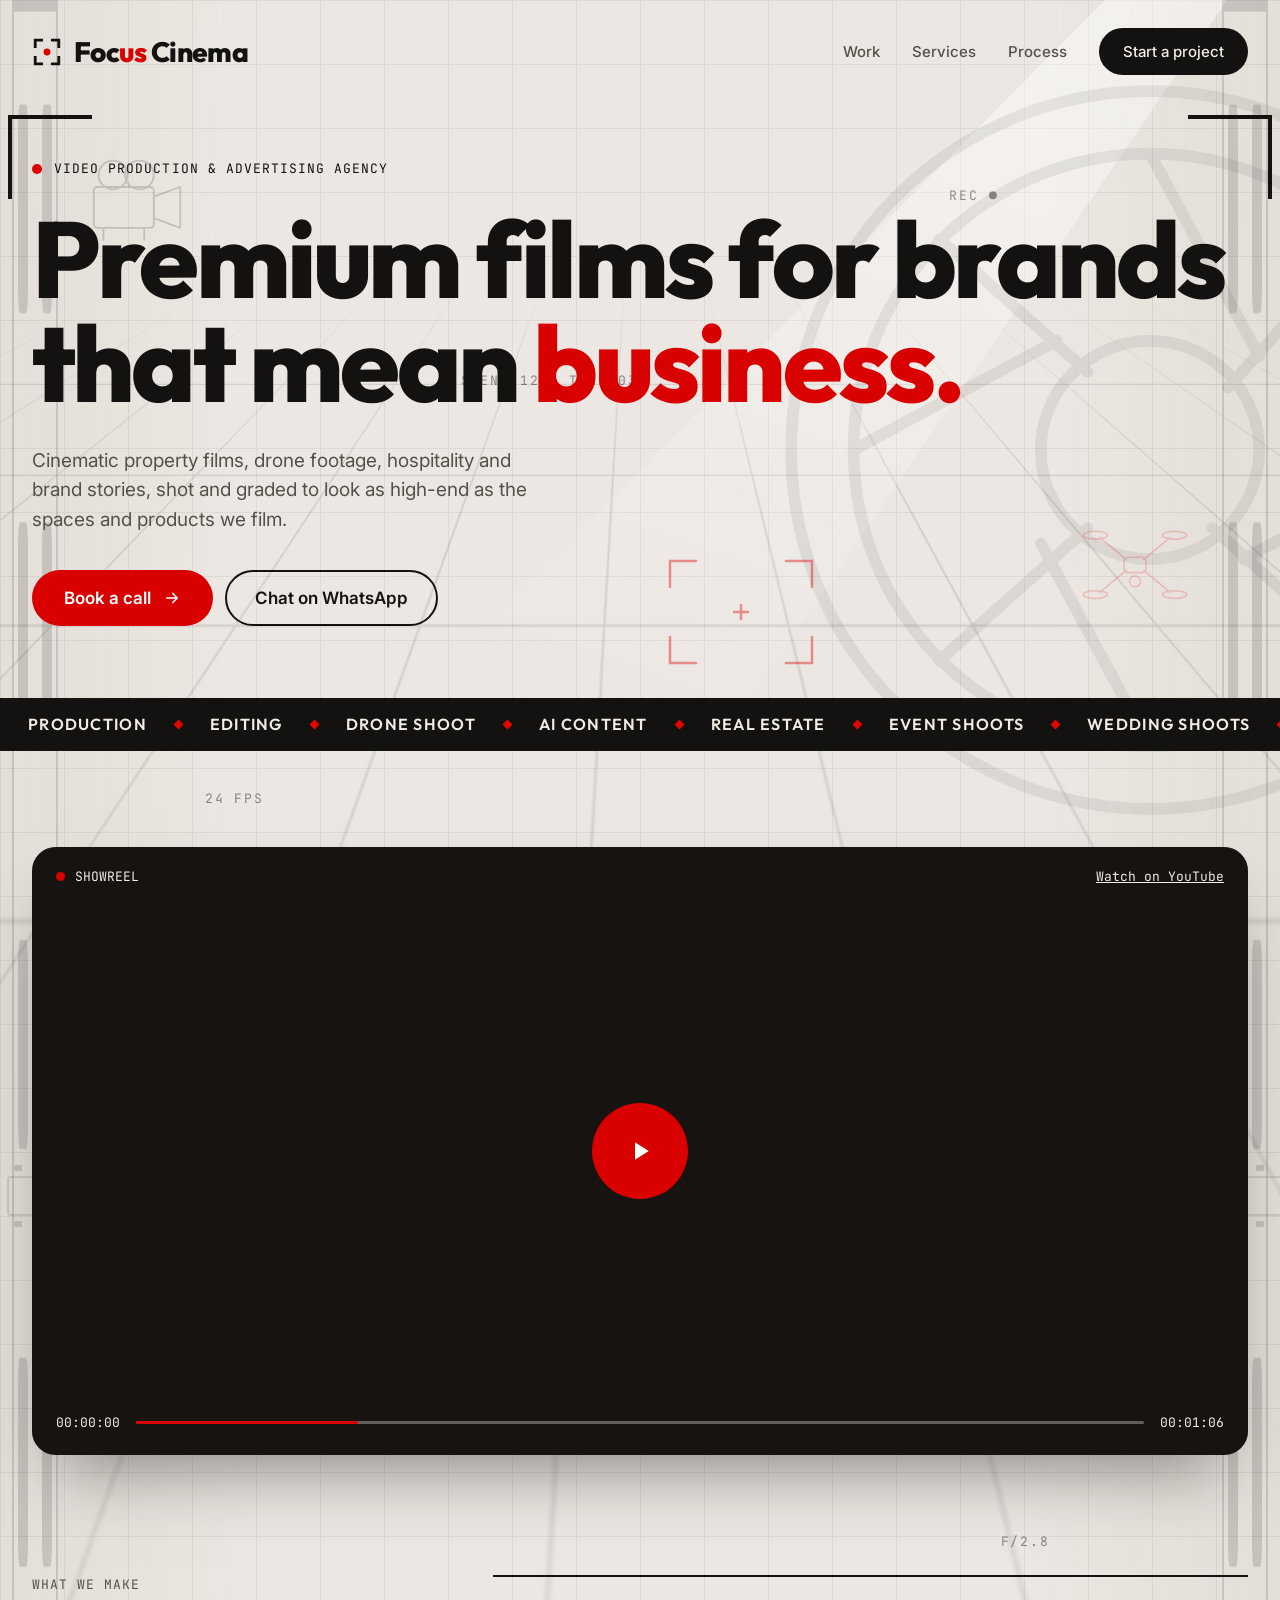
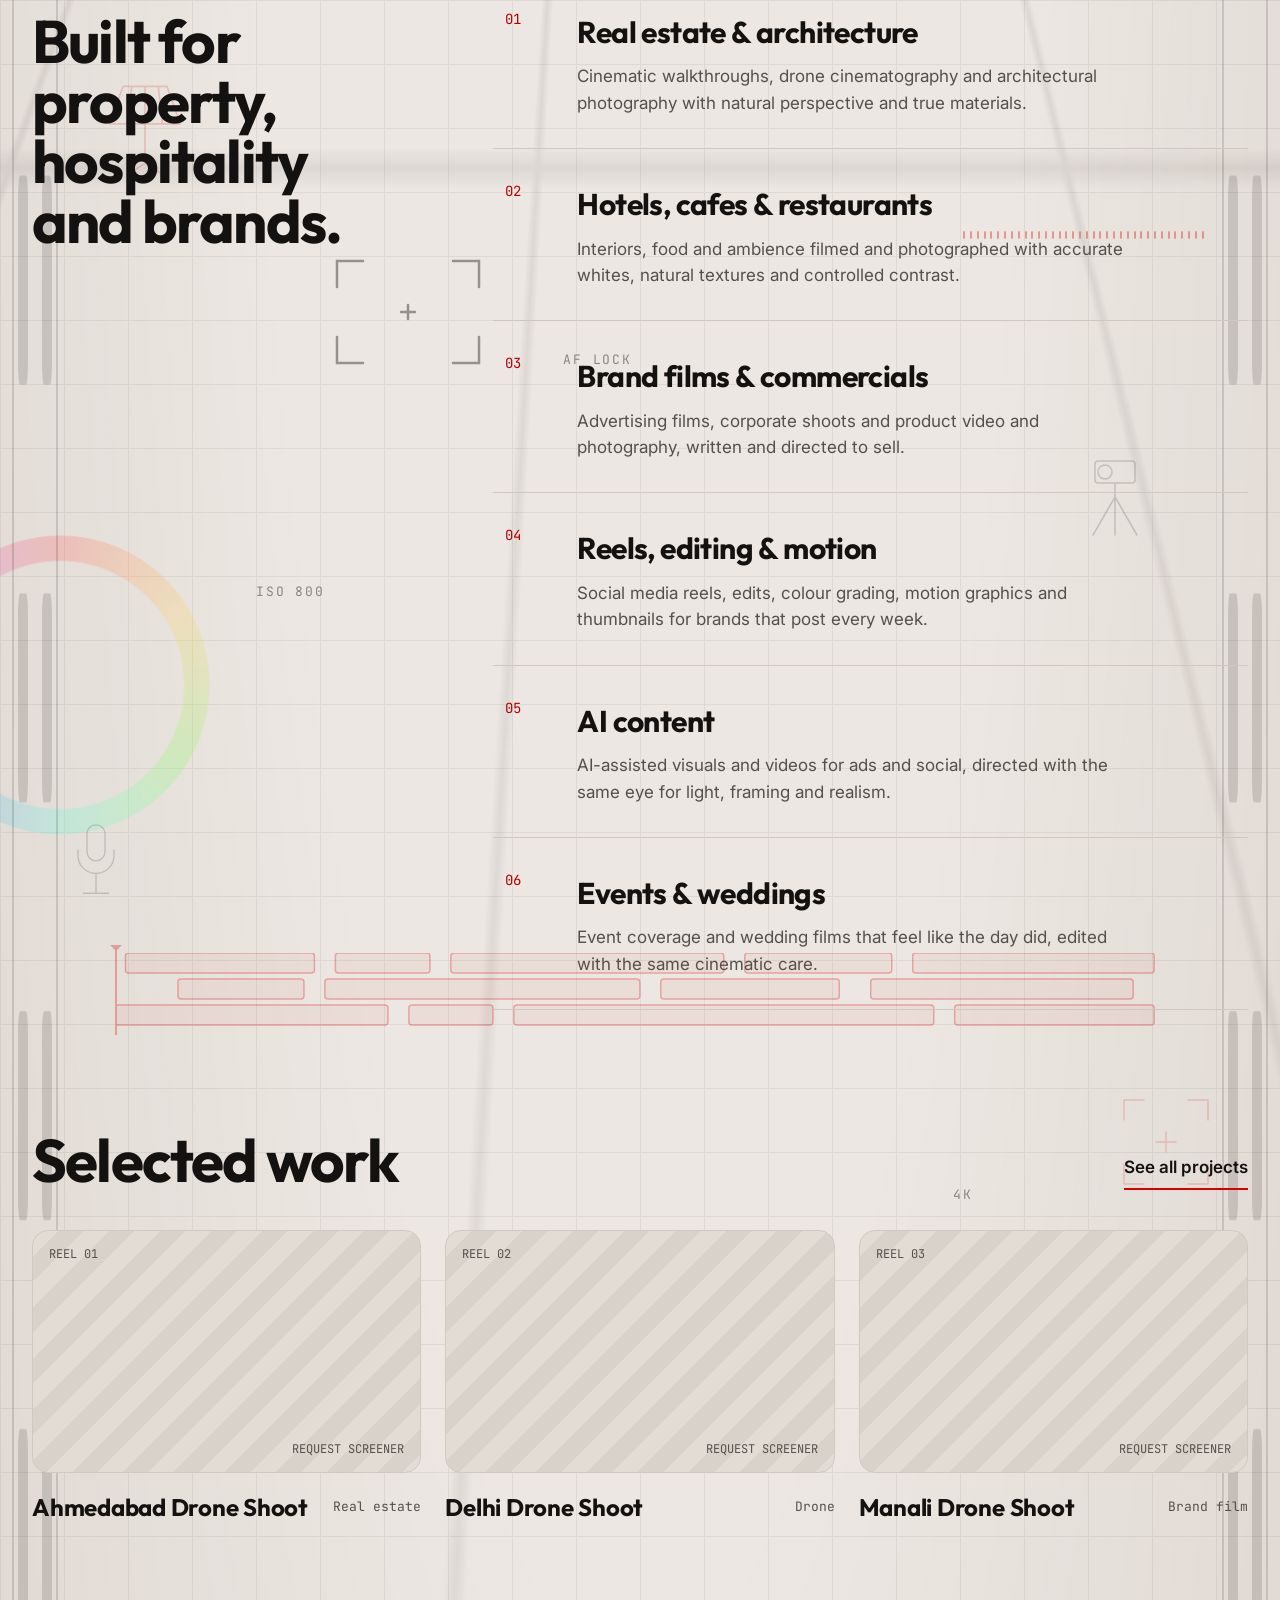
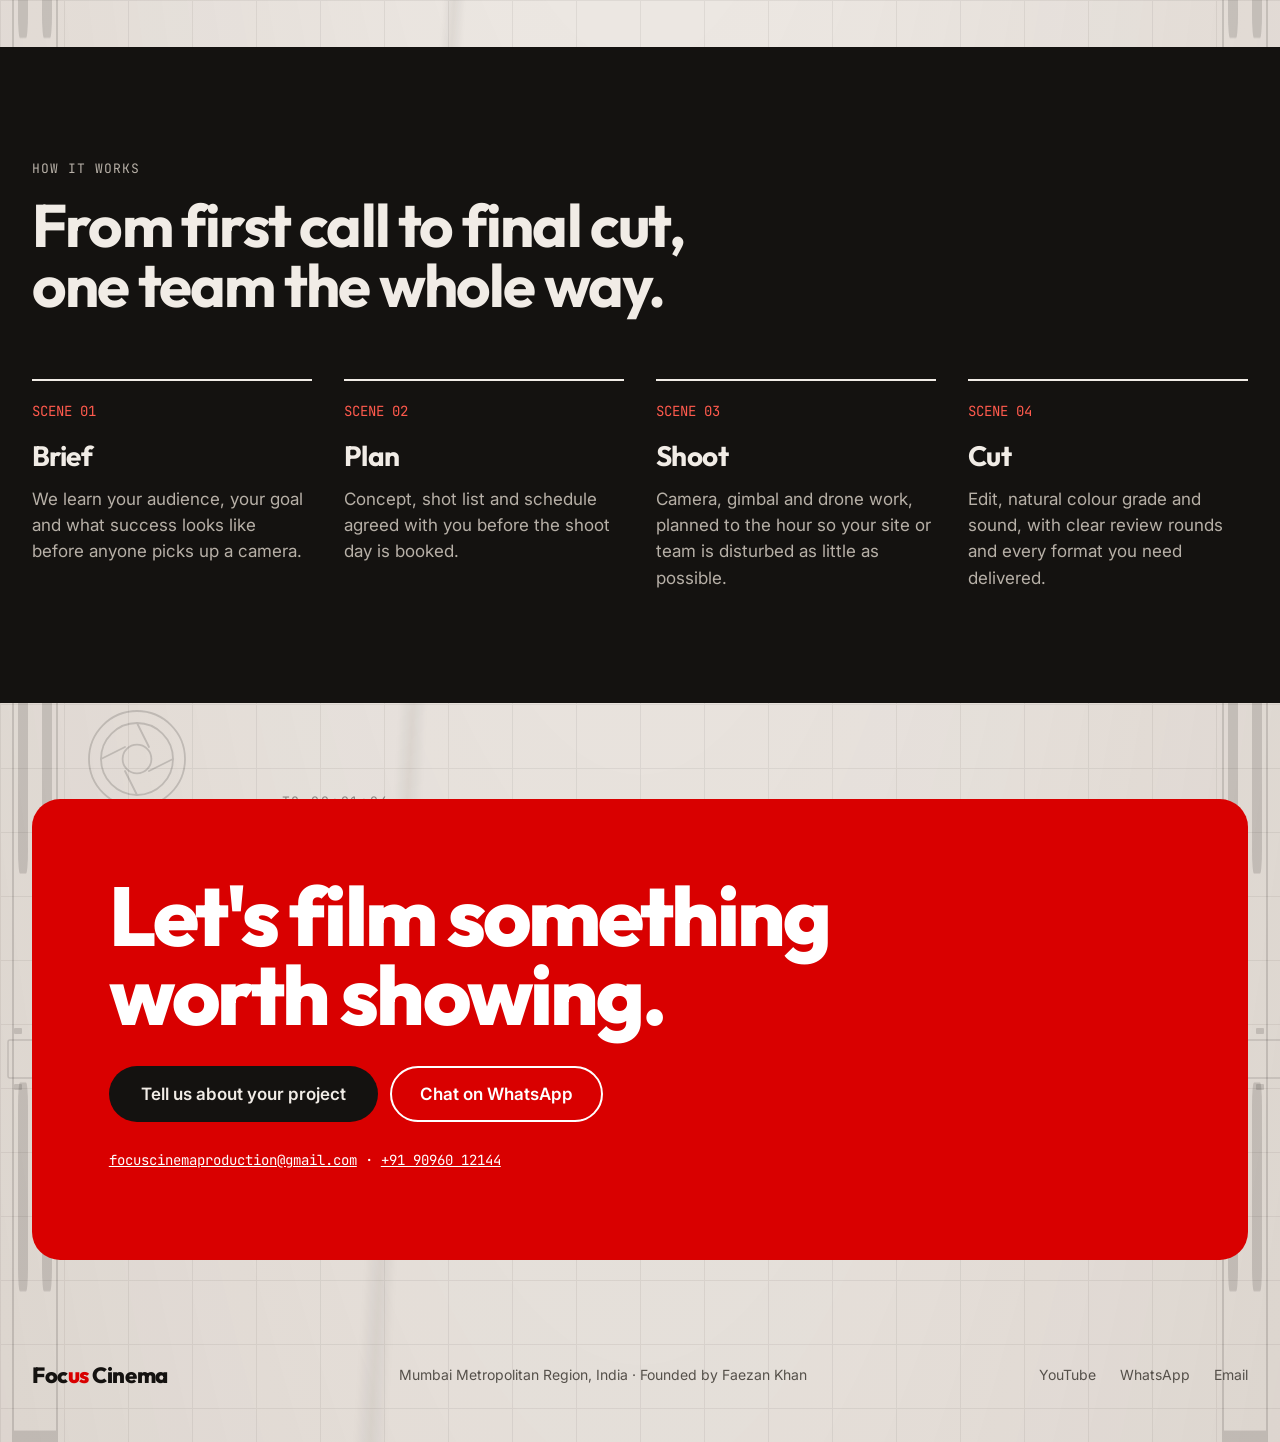
==== index.html @ 69645d51 "Add files via upload" ====
<!doctype html>
<html lang="en">
<head>
  <meta charset="utf-8">
  <meta name="viewport" content="width=device-width, initial-scale=1">
  <title>Focus Cinema — Video Production &amp; Advertising Agency</title>
  <meta name="description" content="Cinematic property films, drone footage, hospitality and brand stories, shot and graded in Mumbai Metropolitan Region by Focus Cinema.">
  <meta property="og:title" content="Focus Cinema — Video Production &amp; Advertising Agency">
  <meta property="og:description" content="Cinematic property films, drone footage, hospitality and brand stories, shot and graded to look as high-end as the spaces and products we film.">
  <meta property="og:type" content="website">
  <link rel="icon" type="image/svg+xml" href="./favicon.svg">
  <link rel="preconnect" href="https://fonts.googleapis.com">
  <link rel="preconnect" href="https://fonts.gstatic.com" crossorigin>
  <link href="https://fonts.googleapis.com/css2?family=Outfit:wght@500;600;700;800&amp;family=Inter:wght@400;500;600&amp;family=JetBrains+Mono:wght@400;500&amp;display=swap" rel="stylesheet">
  <link rel="stylesheet" href="./styles.css">
</head>
<body>
  <div class="page-shell">

    <!-- ANIMATED BACKGROUND -->
    <div class="bg" aria-hidden="true">
      <div class="bg-grid"></div>
      <div class="bg-scan"></div>
      <div class="floor"></div>
      <div class="beam"></div>
      <div class="bg-vig"></div>
      <div class="bg-big spin">
        <svg viewBox="0 0 100 100">
          <circle cx="50" cy="50" r="46"></circle>
          <circle cx="50" cy="50" r="38"></circle>
          <circle cx="50" cy="50" r="14"></circle>
          <path d="M50 12l14 26M88 50L62 64M50 88L36 62M12 50l26-14M77 23L60 42M77 77L58 60M23 77l19-17M23 23l19 17"></path>
        </svg>
      </div>
      <div class="wheel"></div>
      <div class="bg-filmwrap">
        <svg class="bg-film bg-film--left" width="46" viewBox="0 0 46 400" preserveAspectRatio="none">
          <defs>
            <pattern id="fp" width="46" height="36" patternUnits="userSpaceOnUse">
              <rect x="6" y="9" width="10" height="18" rx="2" fill="currentColor"></rect>
              <rect x="30" y="9" width="10" height="18" rx="2" fill="currentColor"></rect>
            </pattern>
          </defs>
          <rect class="roll" x="0" y="-36" width="46" height="6000" fill="url(#fp)"></rect>
          <rect x="1" y="0" width="44" height="100%" fill="none" stroke="currentColor" stroke-width="2"></rect>
        </svg>
        <svg class="bg-film bg-film--right" width="46" viewBox="0 0 46 400" preserveAspectRatio="none">
          <rect class="roll roll--rev" x="0" y="-36" width="46" height="6000" fill="url(#fp)"></rect>
          <rect x="1" y="0" width="44" height="100%" fill="none" stroke="currentColor" stroke-width="2"></rect>
        </svg>
      </div>
      <svg class="band band--top" width="100%" height="70">
        <defs>
          <pattern id="fr" width="120" height="70" patternUnits="userSpaceOnUse">
            <rect x="8" y="16" width="104" height="38" rx="2" fill="none" stroke="currentColor" stroke-width="1.5"></rect>
            <rect x="14" y="4" width="8" height="6" rx="1" fill="currentColor"></rect>
            <rect x="56" y="4" width="8" height="6" rx="1" fill="currentColor"></rect>
            <rect x="98" y="4" width="8" height="6" rx="1" fill="currentColor"></rect>
            <rect x="14" y="60" width="8" height="6" rx="1" fill="currentColor"></rect>
            <rect x="56" y="60" width="8" height="6" rx="1" fill="currentColor"></rect>
            <rect x="98" y="60" width="8" height="6" rx="1" fill="currentColor"></rect>
          </pattern>
        </defs>
        <rect class="slide" x="-120" y="0" width="4000" height="70" fill="url(#fr)"></rect>
      </svg>
      <svg class="band band--bottom" width="100%" height="70">
        <rect class="slide slide--rev" x="-120" y="0" width="4000" height="70" fill="url(#fr)"></rect>
      </svg>
      <div class="wave accent-color" style="top:39%;right:6%;width:240px;height:50px">
        <span></span><span></span><span></span><span></span><span></span><span></span><span></span><span></span><span></span><span></span><span></span><span></span><span></span><span></span><span></span><span></span><span></span><span></span><span></span><span></span><span></span><span></span><span></span><span></span><span></span><span></span><span></span><span></span><span></span><span></span><span></span><span></span><span></span><span></span><span></span><span></span>
      </div>
      <div class="tl accent-color" style="top:55%">
        <svg viewBox="0 0 1000 74" preserveAspectRatio="none">
          <g fill="currentColor" fill-opacity=".15" stroke="currentColor" stroke-width="1.5">
            <rect vector-effect="non-scaling-stroke" x="10" y="0" width="180" height="20" rx="3"></rect>
            <rect vector-effect="non-scaling-stroke" x="210" y="0" width="90" height="20" rx="3"></rect>
            <rect vector-effect="non-scaling-stroke" x="320" y="0" width="260" height="20" rx="3"></rect>
            <rect vector-effect="non-scaling-stroke" x="600" y="0" width="140" height="20" rx="3"></rect>
            <rect vector-effect="non-scaling-stroke" x="760" y="0" width="230" height="20" rx="3"></rect>
            <rect vector-effect="non-scaling-stroke" x="60" y="26" width="120" height="20" rx="3"></rect>
            <rect vector-effect="non-scaling-stroke" x="200" y="26" width="300" height="20" rx="3"></rect>
            <rect vector-effect="non-scaling-stroke" x="520" y="26" width="170" height="20" rx="3"></rect>
            <rect vector-effect="non-scaling-stroke" x="720" y="26" width="250" height="20" rx="3"></rect>
            <rect vector-effect="non-scaling-stroke" x="0" y="52" width="260" height="20" rx="3"></rect>
            <rect vector-effect="non-scaling-stroke" x="280" y="52" width="80" height="20" rx="3"></rect>
            <rect vector-effect="non-scaling-stroke" x="380" y="52" width="400" height="20" rx="3"></rect>
            <rect vector-effect="non-scaling-stroke" x="800" y="52" width="190" height="20" rx="3"></rect>
          </g>
        </svg>
        <div class="ph"></div>
      </div>
      <div class="af accent-color" style="top:12%;left:52%">
        <svg viewBox="0 0 150 110">
          <path d="M4 30V4h26M120 4h26v26M146 80v26h-26M30 106H4V80M68 55h14M75 48v14"></path>
        </svg>
      </div>
      <div class="af" style="top:40%;left:26%;animation-delay:-4s;animation-duration:12s">
        <svg viewBox="0 0 150 110">
          <path d="M4 30V4h26M120 4h26v26M146 80v26h-26M30 106H4V80M68 55h14M75 48v14"></path>
        </svg>
      </div>
      <div class="ic" style="top:3%;left:6%;width:120px;height:120px">
        <svg viewBox="0 0 100 100">
          <rect x="14" y="40" width="50" height="34" rx="3"></rect>
          <circle cx="30" cy="30" r="12"></circle>
          <circle cx="52" cy="30" r="12"></circle>
          <path d="M64 48l22-8v34l-22-8zM22 74v10M56 74v10"></path>
        </svg>
      </div>
      <div class="ic accent-color" style="top:11%;right:7%;width:110px;height:110px;animation-duration:19s;animation-delay:-5s">
        <svg viewBox="0 0 100 100">
          <path d="M42 44L18 24M58 44l24-20M42 54L18 74M58 54l24 20"></path>
          <rect x="40" y="42" width="20" height="14" rx="4"></rect>
          <ellipse cx="14" cy="22" rx="11" ry="3.5"></ellipse>
          <ellipse cx="86" cy="22" rx="11" ry="3.5"></ellipse>
          <ellipse cx="14" cy="76" rx="11" ry="3.5"></ellipse>
          <ellipse cx="86" cy="76" rx="11" ry="3.5"></ellipse>
          <circle cx="50" cy="64" r="5"></circle>
        </svg>
      </div>
      <div class="ic" style="top:19%;left:3%;width:100px;height:100px;animation-duration:21s;animation-delay:-9s">
        <svg viewBox="0 0 100 100">
          <rect x="14" y="42" width="72" height="42" rx="3"></rect>
          <path d="M14 40l-3-18 74-10 3 18zM26 20l8 14M44 17l8 14M62 14l8 14M14 58h72M30 42v42"></path>
        </svg>
      </div>
      <div class="ic spin" style="top:28%;right:4%;width:130px;height:130px;animation-duration:18s;animation-delay:-2s">
        <svg viewBox="0 0 100 100">
          <circle cx="50" cy="50" r="40"></circle>
          <circle cx="50" cy="50" r="6"></circle>
          <circle cx="50" cy="26" r="8"></circle>
          <circle cx="50" cy="74" r="8"></circle>
          <circle cx="26" cy="50" r="8"></circle>
          <circle cx="74" cy="50" r="8"></circle>
        </svg>
      </div>
      <div class="ic accent-color" style="top:36%;left:7%;width:110px;height:110px;animation-duration:17s;animation-delay:-7s">
        <svg viewBox="0 0 100 100">
          <path d="M30 14h40l12 34H18zM38 14l-4 34M62 14l4 34M50 14v34M50 48v36M34 94l16-10 16 10"></path>
        </svg>
      </div>
      <div class="ic" style="top:44%;right:9%;width:100px;height:100px;animation-duration:20s;animation-delay:-11s">
        <svg viewBox="0 0 100 100">
          <rect x="30" y="18" width="40" height="22" rx="3"></rect>
          <circle cx="40" cy="29" r="7"></circle>
          <path d="M50 40v14M50 54L28 92M50 54L72 92M50 54v38"></path>
        </svg>
      </div>
      <div class="ic" style="top:52%;left:4%;width:90px;height:90px;animation-duration:22s;animation-delay:-4s">
        <svg viewBox="0 0 100 100">
          <rect x="40" y="12" width="20" height="40" rx="10"></rect>
          <path d="M30 40v6a20 20 0 0040 0v-6M50 66v22M36 88h28"></path>
        </svg>
      </div>
      <div class="ic accent-color" style="top:58%;right:5%;width:100px;height:100px;animation-duration:18s;animation-delay:-8s">
        <svg viewBox="0 0 100 100">
          <path d="M8 28V8h20M72 8h20v20M92 72v20H72M28 92H8V72M50 40v20M40 50h20"></path>
        </svg>
      </div>
      <div class="ic spin" style="top:84%;left:6%;width:120px;height:120px;animation-duration:20s;animation-delay:-6s">
        <svg viewBox="0 0 100 100">
          <circle cx="50" cy="50" r="40"></circle>
          <circle cx="50" cy="50" r="30"></circle>
          <circle cx="50" cy="50" r="12"></circle>
          <path d="M50 20l10 20M80 50L60 60M50 80L40 60M20 50l20-10"></path>
        </svg>
      </div>
      <div class="ic" style="top:89%;right:8%;width:110px;height:110px;animation-duration:17s;animation-delay:-10s">
        <svg viewBox="0 0 100 100">
          <rect x="14" y="40" width="50" height="34" rx="3"></rect>
          <circle cx="30" cy="30" r="12"></circle>
          <circle cx="52" cy="30" r="12"></circle>
          <path d="M64 48l22-8v34l-22-8zM22 74v10M56 74v10"></path>
        </svg>
      </div>
      <span class="tag" style="top:4%;right:22%">REC ●</span>
      <span class="tag" style="top:17%;left:16%;animation-delay:-1s">24 FPS</span>
      <span class="tag" style="top:8%;left:36%;animation-delay:-2s">SCENE 12 / TAKE 03</span>
      <span class="tag" style="top:33%;right:18%;animation-delay:-2s">F/2.8</span>
      <span class="tag" style="top:42%;left:44%;animation-delay:-0.7s">AF LOCK</span>
      <span class="tag" style="top:47%;left:20%;animation-delay:-1.5s">ISO 800</span>
      <span class="tag" style="top:60%;right:24%;animation-delay:-0.5s">4K</span>
      <span class="tag" style="top:86%;left:22%;animation-delay:-2.5s">TC 00:01:06</span>
      <span class="dust" style="left:8%;top:30%"></span>
      <span class="dust" style="left:15%;top:62%;animation-delay:-4s;animation-duration:22s"></span>
      <span class="dust" style="left:24%;top:18%;animation-delay:-9s"></span>
      <span class="dust" style="left:31%;top:48%;animation-delay:-2s;animation-duration:15s"></span>
      <span class="dust" style="left:39%;top:74%;animation-delay:-12s"></span>
      <span class="dust" style="left:46%;top:9%;animation-delay:-6s;animation-duration:25s"></span>
      <span class="dust" style="left:53%;top:36%;animation-delay:-14s"></span>
      <span class="dust" style="left:61%;top:58%;animation-delay:-1s;animation-duration:20s"></span>
      <span class="dust" style="left:68%;top:22%;animation-delay:-8s"></span>
      <span class="dust" style="left:74%;top:44%;animation-delay:-16s;animation-duration:14s"></span>
      <span class="dust" style="left:82%;top:68%;animation-delay:-5s"></span>
      <span class="dust" style="left:88%;top:14%;animation-delay:-11s;animation-duration:23s"></span>
      <span class="dust" style="left:93%;top:52%;animation-delay:-3s"></span>
      <span class="dust" style="left:19%;top:88%;animation-delay:-7s;animation-duration:17s"></span>
      <span class="dust" style="left:57%;top:92%;animation-delay:-13s"></span>
      <span class="dust" style="left:78%;top:84%;animation-delay:-10s;animation-duration:21s"></span>
    </div>

    <div class="page-content">

      <!-- NAV -->
      <header class="site-header container">
        <a href="#top" aria-label="Focus Cinema home" class="brand-link">
          <svg width="30" height="30" viewBox="0 0 28 28" fill="none" stroke="#141210" stroke-width="2.6" stroke-linecap="square" aria-hidden="true">
            <path d="M3 9V3h6M19 3h6v6M25 19v6h-6M9 25H3v-6"></path>
            <circle cx="14" cy="14" r="3.2" fill="#D90000" stroke="none"></circle>
          </svg>
          <span>Foc<span class="accent-color">us</span> Cinema</span>
        </a>
        <nav class="nav" aria-label="Primary">
          <a href="#work">Work</a>
          <a href="#services">Services</a>
          <a href="#process">Process</a>
          <a href="#contact" class="nav-cta">Start a project</a>
        </nav>
      </header>

      <main>
        <!-- HERO -->
        <section id="top" class="hero container">
          <div class="vf vf--left" aria-hidden="true"></div>
          <div class="vf vf--right" aria-hidden="true"></div>
          <div class="hero-grid">
            <div>
              <div class="eyebrow">
                <span class="eyebrow-dot"></span>Video production &amp; advertising agency
              </div>
              <h1 class="hero-title focus">
                Premium films for brands that mean <span class="accent-color">business.</span>
              </h1>
              <p class="hero-subtitle">
                Cinematic property films, drone footage, hospitality and brand stories, shot and graded to look as high-end as the spaces and products we film.
              </p>
              <div class="hero-actions">
                <a href="#contact" class="btn-primary">
                  Book a call
                  <svg width="18" height="18" viewBox="0 0 24 24" fill="none" stroke="#FFFFFF" stroke-width="2.2" stroke-linecap="round" stroke-linejoin="round" aria-hidden="true">
                    <path d="M5 12h14M13 6l6 6-6 6"></path>
                  </svg>
                </a>
                <a href="https://wa.me/919096012144" target="_blank" rel="noopener noreferrer" class="btn-outline">
                  Chat on WhatsApp
                </a>
              </div>
            </div>
          </div>
        </section>

        <!-- MARQUEE -->
        <section aria-label="Our services" class="marquee-band">
          <div class="marq-track" aria-hidden="true">
            <span>Production</span><i></i><span>Editing</span><i></i><span>Drone Shoot</span><i></i><span>AI Content</span><i></i><span>Real Estate</span><i></i><span>Event Shoots</span><i></i><span>Wedding Shoots</span><i></i><span>Property Coverage</span><i></i><span>Cinematic Shoot</span><i></i><span>Cinematic Editing</span><i></i><span>Podcast Shoot</span><i></i>
            <span>Production</span><i></i><span>Editing</span><i></i><span>Drone Shoot</span><i></i><span>AI Content</span><i></i><span>Real Estate</span><i></i><span>Event Shoots</span><i></i><span>Wedding Shoots</span><i></i><span>Property Coverage</span><i></i><span>Cinematic Shoot</span><i></i><span>Cinematic Editing</span><i></i><span>Podcast Shoot</span><i></i>
          </div>
        </section>

        <!-- SHOWREEL -->
        <section class="showreel-section container" aria-label="Showreel">
          <div class="reel">
            <div class="reel-scrim"></div>
            <div class="reel-label">
              <span class="reel-dot"></span>SHOWREEL
            </div>
            <a href="https://youtu.be/C2CJpW53Ucw" target="_blank" rel="noopener noreferrer" class="reel-yt-link">
              Watch on YouTube
            </a>
            <div class="reel-play-wrap">
              <a href="https://youtu.be/C2CJpW53Ucw" target="_blank" rel="noopener noreferrer" aria-label="Play showreel on YouTube" class="reel-play-btn">
                <svg width="30" height="30" viewBox="0 0 24 24" fill="#FFFFFF" aria-hidden="true">
                  <path d="M8 5v14l11-7z"></path>
                </svg>
              </a>
            </div>
            <div class="reel-timeline">
              <span>00:00:00</span>
              <span class="reel-bar"><span class="reel-bar-fill"></span></span>
              <span>00:01:06</span>
            </div>
          </div>
        </section>

        <!-- SERVICES -->
        <section id="services" class="services-section container">
          <div class="services-layout">
            <div class="services-intro">
              <div class="section-kicker">What we make</div>
              <h2 class="section-heading">Built for property, hospitality and brands.</h2>
            </div>
            <div class="services-list">
              <div class="row-link">
                <span class="service-num">01</span>
                <div>
                  <h3 class="service-title">Real estate &amp; architecture</h3>
                  <p class="service-desc">Cinematic walkthroughs, drone cinematography and architectural photography with natural perspective and true materials.</p>
                </div>
              </div>
              <div class="row-link">
                <span class="service-num">02</span>
                <div>
                  <h3 class="service-title">Hotels, cafes &amp; restaurants</h3>
                  <p class="service-desc">Interiors, food and ambience filmed and photographed with accurate whites, natural textures and controlled contrast.</p>
                </div>
              </div>
              <div class="row-link">
                <span class="service-num">03</span>
                <div>
                  <h3 class="service-title">Brand films &amp; commercials</h3>
                  <p class="service-desc">Advertising films, corporate shoots and product video and photography, written and directed to sell.</p>
                </div>
              </div>
              <div class="row-link">
                <span class="service-num">04</span>
                <div>
                  <h3 class="service-title">Reels, editing &amp; motion</h3>
                  <p class="service-desc">Social media reels, edits, colour grading, motion graphics and thumbnails for brands that post every week.</p>
                </div>
              </div>
              <div class="row-link">
                <span class="service-num">05</span>
                <div>
                  <h3 class="service-title">AI content</h3>
                  <p class="service-desc">AI-assisted visuals and videos for ads and social, directed with the same eye for light, framing and realism.</p>
                </div>
              </div>
              <div class="row-link">
                <span class="service-num">06</span>
                <div>
                  <h3 class="service-title">Events &amp; weddings</h3>
                  <p class="service-desc">Event coverage and wedding films that feel like the day did, edited with the same cinematic care.</p>
                </div>
              </div>
            </div>
          </div>
        </section>

        <!-- WORK -->
        <section id="work" class="work-section container">
          <div class="work-header">
            <h2 class="section-heading">Selected work</h2>
            <a href="#contact" class="work-cta-link">See all projects</a>
          </div>
          <div class="work-grid">
            <a href="#contact" class="work-card">
              <div class="work-thumb">
                <span class="work-tag-tl">REEL 01</span>
                <span class="work-tag-br">REQUEST SCREENER</span>
              </div>
              <div class="work-meta">
                <span class="work-title">Ahmedabad Drone Shoot</span>
                <span class="work-cat">Real estate</span>
              </div>
            </a>
            <a href="#contact" class="work-card">
              <div class="work-thumb">
                <span class="work-tag-tl">REEL 02</span>
                <span class="work-tag-br">REQUEST SCREENER</span>
              </div>
              <div class="work-meta">
                <span class="work-title">Delhi Drone Shoot</span>
                <span class="work-cat">Drone</span>
              </div>
            </a>
            <a href="#contact" class="work-card">
              <div class="work-thumb">
                <span class="work-tag-tl">REEL 03</span>
                <span class="work-tag-br">REQUEST SCREENER</span>
              </div>
              <div class="work-meta">
                <span class="work-title">Manali Drone Shoot</span>
                <span class="work-cat">Brand film</span>
              </div>
            </a>
          </div>
        </section>

        <!-- PROCESS -->
        <section id="process" class="process-section">
          <div class="process-inner container">
            <div class="process-kicker">How it works</div>
            <h2 class="process-heading">From first call to final cut, one team the whole way.</h2>
            <div class="process-grid">
              <div class="process-step">
                <div class="process-scene">SCENE 01</div>
                <h3 class="process-title">Brief</h3>
                <p class="process-desc">We learn your audience, your goal and what success looks like before anyone picks up a camera.</p>
              </div>
              <div class="process-step">
                <div class="process-scene">SCENE 02</div>
                <h3 class="process-title">Plan</h3>
                <p class="process-desc">Concept, shot list and schedule agreed with you before the shoot day is booked.</p>
              </div>
              <div class="process-step">
                <div class="process-scene">SCENE 03</div>
                <h3 class="process-title">Shoot</h3>
                <p class="process-desc">Camera, gimbal and drone work, planned to the hour so your site or team is disturbed as little as possible.</p>
              </div>
              <div class="process-step">
                <div class="process-scene">SCENE 04</div>
                <h3 class="process-title">Cut</h3>
                <p class="process-desc">Edit, natural colour grade and sound, with clear review rounds and every format you need delivered.</p>
              </div>
            </div>
          </div>
        </section>

        <!-- TESTIMONIAL (uncomment once a client quote is ready)
        <section class="testimonial-section container" aria-label="Client testimonial">
          <blockquote class="testimonial-quote">
            <p class="testimonial-text">“Client quote goes here.”</p>
            <footer class="testimonial-author">Name, Role at Company</footer>
          </blockquote>
        </section>
        -->

        <!-- CTA -->
        <section id="contact" class="cta-section container">
          <div class="cta-box">
            <h2 class="cta-heading">Let's film something worth showing.</h2>
            <div class="cta-right">
              <div class="cta-buttons">
                <a href="mailto:focuscinemaproduction@gmail.com" class="cta-btn-dark">Tell us about your project</a>
                <a href="https://wa.me/919096012144" target="_blank" rel="noopener noreferrer" class="cta-btn-light-outline">Chat on WhatsApp</a>
              </div>
              <span class="cta-contact-line">
                <a href="mailto:focuscinemaproduction@gmail.com">focuscinemaproduction@gmail.com</a> · <a href="tel:+919096012144">+91 90960 12144</a>
              </span>
            </div>
          </div>
        </section>
      </main>

      <!-- FOOTER -->
      <footer class="site-footer container">
        <span class="footer-brand">Foc<span class="accent-color">us</span> Cinema</span>
        <span>Mumbai Metropolitan Region, India · Founded by Faezan Khan</span>
        <div class="footer-links">
          <a href="https://youtu.be/C2CJpW53Ucw" target="_blank" rel="noopener noreferrer">YouTube</a>
          <a href="https://wa.me/919096012144" target="_blank" rel="noopener noreferrer">WhatsApp</a>
          <a href="mailto:focuscinemaproduction@gmail.com">Email</a>
        </div>
      </footer>

    </div>
  </div>
</body>
</html>
---- styles.css ----
:root {
  --bg: #ECE7E2;
  --ink: #141210;
  --muted: #55504A;
  --accent: #D90000;
  --accent-diamond: #E10600;
  --accent-dark-text: #B80000;
  --accent-on-dark: #FF5A4D;
  --surface-hover: #E1DBD4;
  --border: #CFC8C0;
  --card-border: #D0C9C1;
  --card-bg: #E2DCD5;
  --card-stripe: #D9D2CA;
  --light-ink: #F1ECE6;
  --light-muted: #B7B0A7;
  --font-display: 'Outfit', system-ui, sans-serif;
  --font-body: 'Inter', system-ui, sans-serif;
  --font-mono: 'JetBrains Mono', ui-monospace, monospace;
}

*,
*::before,
*::after {
  box-sizing: border-box;
}

html {
  scroll-behavior: smooth;
  overflow-x: clip;
}

body {
  margin: 0;
  background: var(--bg);
  color: var(--ink);
  font-family: var(--font-body);
  font-size: 17px;
  line-height: 1.55;
  overflow-x: clip;
  -webkit-font-smoothing: antialiased;
}

a {
  color: inherit;
  text-decoration: none;
}

.page-shell {
  background: var(--bg);
  color: var(--ink);
  overflow-x: hidden;
  position: relative;
}

.page-content {
  position: relative;
  z-index: 1;
}

.container {
  max-width: 1280px;
  margin: 0 auto;
  padding-left: 32px;
  padding-right: 32px;
}

/* ---------- Animated Studio Background ---------- */
.bg {
  position: absolute;
  inset: 0;
  z-index: 0;
  overflow: hidden;
  pointer-events: none;
  color: var(--ink);
}

.bg-grid {
  position: absolute;
  inset: 0;
  opacity: 0.06;
  background-image:
    linear-gradient(currentColor 1px, transparent 1px),
    linear-gradient(90deg, currentColor 1px, transparent 1px);
  background-size: 64px 64px;
  animation: gridmove 14s linear infinite;
}

.bg-scan {
  position: absolute;
  left: 0;
  right: 0;
  top: -200px;
  height: 180px;
  opacity: 0.05;
  background: linear-gradient(transparent, currentColor, transparent);
  animation: scan 11s linear infinite;
}

.floor {
  position: absolute;
  left: -20%;
  right: -20%;
  top: 6%;
  height: 760px;
  opacity: 0.13;
  transform: perspective(500px) rotateX(62deg);
  transform-origin: top;
  background-image:
    linear-gradient(currentColor 1px, transparent 1px),
    linear-gradient(90deg, currentColor 1px, transparent 1px);
  background-size: 80px 80px;
  -webkit-mask-image: linear-gradient(transparent, #000 35%, transparent);
  mask-image: linear-gradient(transparent, #000 35%, transparent);
  animation: floor 4s linear infinite;
}

.beam {
  position: absolute;
  top: -40px;
  right: 2%;
  width: 1100px;
  height: 1000px;
  opacity: 0.55;
  background: linear-gradient(200deg, #fff, transparent 72%);
  clip-path: polygon(90% 0, 100% 0, 38% 100%, 0 100%);
  animation: flicker 6s steps(1) infinite;
}

.bg-vig {
  position: absolute;
  inset: 0;
  background: radial-gradient(ellipse at 50% 15%, transparent 45%, rgba(90, 60, 40, 0.1));
}

.bg-big {
  position: absolute;
  top: 60px;
  right: -260px;
  width: 780px;
  height: 780px;
  opacity: 0.07;
}

.wheel {
  position: absolute;
  top: 46%;
  left: -90px;
  width: 300px;
  height: 300px;
  border-radius: 50%;
  opacity: 0.22;
  background: conic-gradient(#ff4d4d, #ffd24d, #7dff4d, #4dffe0, #4d7dff, #d24dff, #ff4d4d);
  -webkit-mask: radial-gradient(circle, transparent 58%, #000 59%, #000 70%, transparent 71%);
  mask: radial-gradient(circle, transparent 58%, #000 59%, #000 70%, transparent 71%);
  animation: spin 50s linear infinite;
}

.bg-film {
  position: absolute;
  top: 0;
  height: 100%;
  opacity: 0.14;
}

.bg-film--left {
  left: 12px;
}

.bg-film--right {
  right: 12px;
}

.bg-film .roll {
  animation: roll 2.4s linear infinite;
}

.bg-film .roll--rev {
  animation-direction: reverse;
}

.band {
  position: absolute;
  left: 0;
  opacity: 0.14;
}

.band--top {
  top: 25%;
}

.band--bottom {
  top: 91%;
}

.band .slide {
  animation: slide 8s linear infinite;
}

.band .slide--rev {
  animation-direction: reverse;
}

.ic {
  position: absolute;
  opacity: 0.17;
  animation: floaty 16s ease-in-out infinite;
}

.ic svg,
.bg-big svg {
  display: block;
  width: 100%;
  height: 100%;
  fill: none;
  stroke: currentColor;
  stroke-width: 1.5;
  stroke-linecap: round;
  stroke-linejoin: round;
}

.spin svg {
  animation: spin 60s linear infinite;
}

.tag {
  position: absolute;
  font-family: var(--font-mono);
  font-size: 13px;
  letter-spacing: 0.14em;
  opacity: 0.45;
  animation: blink 3s steps(2, end) infinite;
}

.wave {
  position: absolute;
  display: flex;
  align-items: center;
  gap: 5px;
  opacity: 0.35;
}

.wave span {
  flex: 1;
  height: 100%;
  background: currentColor;
  border-radius: 2px;
  transform: scaleY(0.15);
  animation: bar 1.1s ease-in-out infinite;
}

.wave span:nth-child(2n) {
  animation-duration: 0.8s;
  animation-delay: -0.2s;
}

.wave span:nth-child(3n) {
  animation-duration: 1.4s;
  animation-delay: -0.5s;
}

.wave span:nth-child(5n) {
  animation-duration: 0.9s;
  animation-delay: -0.7s;
}

.wave span:nth-child(7n) {
  animation-duration: 1.7s;
}

.tl {
  position: absolute;
  left: 9%;
  right: 9%;
  height: 74px;
  opacity: 0.3;
}

.tl svg {
  position: absolute;
  inset: 0;
  width: 100%;
  height: 100%;
}

.tl .ph {
  position: absolute;
  top: -8px;
  bottom: -8px;
  width: 2px;
  background: currentColor;
  animation: play 14s linear infinite;
}

.tl .ph::before {
  content: "";
  position: absolute;
  top: 0;
  left: -5px;
  border: 6px solid transparent;
  border-top-color: currentColor;
}

.af {
  position: absolute;
  width: 150px;
  height: 110px;
  opacity: 0.4;
  animation: af 9s ease-in-out infinite;
}

.af svg {
  display: block;
  width: 100%;
  height: 100%;
  fill: none;
  stroke: currentColor;
  stroke-width: 2.5;
  stroke-linecap: round;
}

.dust {
  position: absolute;
  width: 3px;
  height: 3px;
  border-radius: 50%;
  background: currentColor;
  opacity: 0;
  animation: rise 18s linear infinite;
}

.accent-color {
  color: var(--accent);
}

/* ---------- Header & Navigation ---------- */
.site-header {
  padding-top: 28px;
  padding-bottom: 28px;
  display: flex;
  flex-wrap: wrap;
  align-items: center;
  justify-content: space-between;
  gap: 20px;
}

.brand-link {
  font-family: var(--font-display);
  font-weight: 800;
  font-size: 28px;
  letter-spacing: -0.02em;
  display: flex;
  align-items: center;
  gap: 12px;
  color: var(--ink);
}

.nav {
  display: flex;
  flex-wrap: wrap;
  align-items: center;
  gap: 8px 32px;
  font-size: 15px;
  font-weight: 500;
  color: var(--muted);
}

.nav a {
  padding: 12px 0;
  transition: color 0.15s ease;
}

.nav a:hover {
  color: var(--ink);
}

.nav .nav-cta {
  padding: 12px 24px;
  background: var(--ink);
  border-radius: 999px;
  color: var(--light-ink);
  transition: opacity 0.15s ease, transform 0.15s ease;
}

.nav .nav-cta:hover {
  color: var(--light-ink);
  opacity: 0.9;
}

/* ---------- Hero ---------- */
.hero {
  padding-top: 56px;
  padding-bottom: 72px;
  position: relative;
}

.vf {
  position: absolute;
  width: 84px;
  height: 84px;
  border: 4px solid var(--ink);
  animation: breathe 4s ease-in-out infinite;
}

.vf--left {
  top: 12px;
  left: 8px;
  border-right: 0;
  border-bottom: 0;
}

.vf--right {
  top: 12px;
  right: 8px;
  border-left: 0;
  border-bottom: 0;
}

.hero-grid {
  display: grid;
  grid-template-columns: repeat(auto-fit, minmax(min(440px, 100%), 1fr));
  gap: 48px;
  align-items: center;
}

.eyebrow {
  font-family: var(--font-mono);
  font-size: 13px;
  letter-spacing: 0.08em;
  text-transform: uppercase;
  color: var(--ink);
  display: flex;
  align-items: center;
  gap: 12px;
  margin-bottom: 28px;
}

.eyebrow-dot {
  width: 10px;
  height: 10px;
  border-radius: 50%;
  background: var(--accent);
}

.hero-title {
  margin: 0;
  font-family: var(--font-display);
  font-weight: 800;
  font-size: clamp(48px, 8.4vw, 124px);
  line-height: 0.96;
  letter-spacing: -0.035em;
  text-wrap: balance;
}

.focus {
  animation: pull 2.2s cubic-bezier(0.2, 0.7, 0.2, 1) both;
}

.hero-subtitle {
  margin: 32px 0 0;
  max-width: 520px;
  font-size: 19px;
  color: var(--muted);
  text-wrap: pretty;
}

.hero-actions {
  display: flex;
  flex-wrap: wrap;
  gap: 12px;
  margin-top: 36px;
}

.btn-primary {
  display: inline-flex;
  align-items: center;
  gap: 12px;
  min-height: 56px;
  padding: 0 32px;
  background: var(--accent);
  color: #FFFFFF;
  border-radius: 999px;
  font-weight: 600;
  font-size: 17px;
  transition: opacity 0.15s ease, transform 0.15s ease;
}

.btn-primary:hover {
  opacity: 0.92;
}

.btn-outline {
  display: inline-flex;
  align-items: center;
  min-height: 56px;
  padding: 0 28px;
  border: 2px solid var(--ink);
  color: var(--ink);
  border-radius: 999px;
  font-weight: 600;
  font-size: 17px;
  transition: background-color 0.15s ease, color 0.15s ease;
}

.btn-outline:hover {
  background: var(--ink);
  color: var(--light-ink);
}

/* ---------- Marquee ---------- */
.marquee-band {
  background: var(--ink);
  overflow: hidden;
  padding: 14px 0;
}

.marq-track {
  display: flex;
  width: max-content;
  animation: marq 50s linear infinite;
}

.marq-track:hover {
  animation-play-state: paused;
}

.marq-track span {
  font-family: var(--font-display);
  font-weight: 600;
  font-size: 16px;
  letter-spacing: 0.08em;
  text-transform: uppercase;
  color: var(--light-ink);
  padding: 0 28px;
  white-space: nowrap;
}

.marq-track i {
  display: block;
  flex: none;
  width: 7px;
  height: 7px;
  background: var(--accent-diamond);
  transform: rotate(45deg);
  align-self: center;
}

/* ---------- Showreel ---------- */
.showreel-section {
  padding-top: 96px;
  padding-bottom: 120px;
}

.reel {
  position: relative;
  width: 100%;
  max-width: 100%;
  aspect-ratio: 16 / 8;
  min-height: clamp(200px, 32vw, 280px);
  background-color: #1A1814;
  background-image: url('./assets/showreel-poster.jpg');
  background-size: cover;
  background-position: center;
  border-radius: 24px;
  overflow: hidden;
  box-shadow: 0 36px 70px -28px rgba(20, 18, 16, 0.5);
}

.reel-scrim {
  position: absolute;
  inset: 0;
  background: rgba(15, 14, 12, 0.4);
}

.reel-label {
  position: absolute;
  top: 20px;
  left: 24px;
  font-family: var(--font-mono);
  font-size: 13px;
  color: var(--light-ink);
  display: flex;
  align-items: center;
  gap: 10px;
}

.reel-dot {
  width: 9px;
  height: 9px;
  border-radius: 50%;
  background: var(--accent);
}

.reel-yt-link {
  position: absolute;
  top: 8px;
  right: 12px;
  padding: 12px;
  font-family: var(--font-mono);
  font-size: 13px;
  color: var(--light-ink);
  text-decoration: underline;
}

.reel-play-wrap {
  position: absolute;
  inset: 0;
  display: flex;
  align-items: center;
  justify-content: center;
}

.reel-play-btn {
  width: 96px;
  height: 96px;
  border-radius: 50%;
  background: var(--accent);
  display: flex;
  align-items: center;
  justify-content: center;
  transition: transform 0.2s ease, opacity 0.2s ease;
}

.reel-play-btn:hover {
  transform: scale(1.06);
}

.reel-timeline {
  position: absolute;
  left: 24px;
  right: 24px;
  bottom: 22px;
  display: flex;
  align-items: center;
  gap: 16px;
  font-family: var(--font-mono);
  font-size: 13px;
  color: var(--light-ink);
}

.reel-bar {
  flex: 1;
  height: 3px;
  background: rgba(241, 236, 230, 0.35);
  border-radius: 2px;
  position: relative;
}

.reel-bar-fill {
  position: absolute;
  left: 0;
  top: 0;
  height: 3px;
  width: 22%;
  background: var(--accent);
  border-radius: 2px;
}

/* ---------- Services ---------- */
.services-section {
  padding-bottom: 120px;
}

.services-layout {
  display: flex;
  flex-wrap: wrap;
  gap: 24px 64px;
  align-items: flex-start;
}

.services-intro {
  flex: 1 1 280px;
}

.section-kicker {
  font-family: var(--font-mono);
  font-size: 13px;
  letter-spacing: 0.08em;
  text-transform: uppercase;
  color: var(--muted);
}

.section-heading {
  margin: 16px 0 0;
  font-family: var(--font-display);
  font-weight: 700;
  font-size: clamp(36px, 5vw, 60px);
  line-height: 1;
  letter-spacing: -0.03em;
  text-wrap: balance;
}

.services-list {
  flex: 2 1 520px;
  min-width: 0;
  border-top: 2px solid var(--ink);
}

.row-link {
  display: grid;
  grid-template-columns: 56px 1fr;
  gap: 8px 16px;
  padding: 32px 12px;
  border-bottom: 1px solid var(--border);
  transition: background-color 0.15s ease;
}

.row-link:hover {
  background: var(--surface-hover);
}

.service-num {
  font-family: var(--font-mono);
  font-size: 14px;
  color: var(--accent-dark-text);
}

.service-title {
  margin: 0 0 8px;
  font-family: var(--font-display);
  font-weight: 700;
  font-size: 30px;
  letter-spacing: -0.02em;
}

.service-desc {
  margin: 0;
  color: var(--muted);
  max-width: 560px;
}

/* ---------- Selected Work ---------- */
.work-section {
  padding-bottom: 120px;
}

.work-header {
  display: flex;
  flex-wrap: wrap;
  align-items: flex-end;
  justify-content: space-between;
  gap: 16px;
  margin-bottom: 40px;
}

.work-header .section-heading {
  margin: 0;
}

.work-cta-link {
  color: var(--ink);
  border-bottom: 2px solid var(--accent);
  padding: 8px 0;
  font-weight: 600;
}

.work-grid {
  display: grid;
  grid-template-columns: repeat(auto-fit, minmax(min(360px, 100%), 1fr));
  gap: 24px;
}

.work-card {
  display: block;
}

.work-thumb {
  position: relative;
  aspect-ratio: 16 / 10;
  border: 1px solid var(--card-border);
  border-radius: 16px;
  background-color: var(--card-bg);
  background-image: repeating-linear-gradient(
    135deg,
    var(--card-bg) 0 18px,
    var(--card-stripe) 18px 36px
  );
  transition: transform 0.2s ease, border-color 0.2s ease;
}

.work-card:hover .work-thumb {
  transform: translateY(-3px);
  border-color: var(--ink);
}

.work-tag-tl {
  position: absolute;
  left: 16px;
  top: 14px;
  font-family: var(--font-mono);
  font-size: 12px;
  color: var(--muted);
}

.work-tag-br {
  position: absolute;
  right: 16px;
  bottom: 14px;
  font-family: var(--font-mono);
  font-size: 12px;
  color: var(--muted);
}

.work-meta {
  display: flex;
  justify-content: space-between;
  gap: 16px;
  margin-top: 16px;
}

.work-title {
  font-family: var(--font-display);
  font-weight: 700;
  font-size: 24px;
  letter-spacing: -0.01em;
}

.work-cat {
  font-family: var(--font-mono);
  font-size: 13px;
  color: var(--muted);
  padding-top: 8px;
}

/* ---------- Process ---------- */
.process-section {
  background: var(--ink);
  color: var(--light-ink);
}

.process-inner {
  padding-top: 112px;
  padding-bottom: 112px;
}

.process-kicker {
  font-family: var(--font-mono);
  font-size: 13px;
  letter-spacing: 0.08em;
  text-transform: uppercase;
  color: var(--light-muted);
}

.process-heading {
  margin: 16px 0 64px;
  font-family: var(--font-display);
  font-weight: 700;
  font-size: clamp(36px, 5vw, 60px);
  line-height: 1;
  letter-spacing: -0.03em;
  max-width: 760px;
  text-wrap: balance;
}

.process-grid {
  display: grid;
  grid-template-columns: repeat(auto-fit, minmax(min(260px, 100%), 1fr));
  gap: 40px 32px;
}

.process-step {
  border-top: 2px solid var(--light-ink);
  padding-top: 20px;
}

.process-scene {
  font-family: var(--font-mono);
  font-size: 14px;
  color: var(--accent-on-dark);
}

.process-title {
  margin: 12px 0 8px;
  font-family: var(--font-display);
  font-weight: 700;
  font-size: 28px;
  letter-spacing: -0.02em;
}

.process-desc {
  margin: 0;
  color: var(--light-muted);
}

/* ---------- Testimonial ---------- */
.testimonial-section {
  padding-top: 120px;
  padding-bottom: 120px;
}

.testimonial-quote {
  margin: 0;
  max-width: 980px;
}

.testimonial-text {
  margin: 0;
  font-family: var(--font-display);
  font-weight: 600;
  font-size: clamp(28px, 4vw, 48px);
  line-height: 1.15;
  letter-spacing: -0.02em;
  text-wrap: balance;
}

.testimonial-author {
  margin-top: 28px;
  font-family: var(--font-mono);
  font-size: 14px;
  color: var(--muted);
}

/* ---------- CTA ---------- */
.cta-section {
  padding-top: 96px;
  padding-bottom: 96px;
}

.cta-box {
  background: var(--accent);
  color: #FFFFFF;
  border-radius: 28px;
  padding: clamp(32px, 6vw, 80px);
  display: flex;
  flex-wrap: wrap;
  align-items: flex-end;
  justify-content: space-between;
  gap: 32px;
}

.cta-heading {
  margin: 0;
  font-family: var(--font-display);
  font-weight: 800;
  font-size: clamp(40px, 6.5vw, 88px);
  line-height: 0.95;
  letter-spacing: -0.035em;
  max-width: 760px;
  text-wrap: balance;
}

.cta-right {
  display: flex;
  flex-direction: column;
  gap: 16px;
  align-items: flex-start;
}

.cta-buttons {
  display: flex;
  flex-wrap: wrap;
  gap: 12px;
}

.cta-btn-dark {
  display: inline-flex;
  align-items: center;
  gap: 12px;
  min-height: 56px;
  padding: 0 32px;
  background: var(--ink);
  color: var(--light-ink);
  border-radius: 999px;
  font-weight: 600;
  font-size: 17px;
  transition: opacity 0.15s ease;
}

.cta-btn-dark:hover {
  opacity: 0.9;
}

.cta-btn-light-outline {
  display: inline-flex;
  align-items: center;
  gap: 12px;
  min-height: 56px;
  padding: 0 28px;
  border: 2px solid #FFFFFF;
  color: #FFFFFF;
  border-radius: 999px;
  font-weight: 600;
  font-size: 17px;
  transition: background-color 0.15s ease, color 0.15s ease;
}

.cta-btn-light-outline:hover {
  background: #FFFFFF;
  color: var(--accent);
}

.cta-contact-line {
  font-family: var(--font-mono);
  font-size: 14px;
}

.cta-contact-line a {
  padding: 12px 0;
  display: inline-block;
  text-decoration: underline;
}

/* ---------- Footer ---------- */
.site-footer {
  padding-bottom: 48px;
  display: flex;
  flex-wrap: wrap;
  justify-content: space-between;
  align-items: center;
  gap: 16px;
  color: var(--muted);
  font-size: 14px;
}

.footer-brand {
  font-family: var(--font-display);
  font-weight: 800;
  font-size: 22px;
  color: var(--ink);
  letter-spacing: -0.02em;
}

.footer-links {
  display: flex;
  gap: 24px;
}

.footer-links a {
  padding: 8px 0;
  transition: color 0.15s ease;
}

.footer-links a:hover {
  color: var(--ink);
}

/* ---------- Animations ---------- */
@keyframes gridmove {
  to {
    background-position: 64px 64px, 64px 64px;
  }
}

@keyframes scan {
  to {
    top: 100%;
  }
}

@keyframes floor {
  to {
    background-position: 0 80px, 0 0;
  }
}

@keyframes flicker {
  0%, 100% { opacity: 0.55; }
  12% { opacity: 0.3; }
  18% { opacity: 0.7; }
  46% { opacity: 0.4; }
  52% { opacity: 0.65; }
  80% { opacity: 0.35; }
}

@keyframes roll {
  to {
    transform: translateY(36px);
  }
}

@keyframes slide {
  to {
    transform: translateX(120px);
  }
}

@keyframes floaty {
  0%, 100% {
    transform: translate(0, 0) rotate(0deg);
  }
  50% {
    transform: translate(22px, -34px) rotate(7deg);
  }
}

@keyframes spin {
  to {
    transform: rotate(360deg);
  }
}

@keyframes blink {
  50% {
    opacity: 0.1;
  }
}

@keyframes bar {
  50% {
    transform: scaleY(1);
  }
}

@keyframes play {
  from {
    left: 0;
  }
  to {
    left: 100%;
  }
}

@keyframes af {
  0%, 100% {
    transform: translate(0, 0) scale(1);
  }
  30% {
    transform: translate(-160px, 80px) scale(0.7);
  }
  60% {
    transform: translate(90px, 170px) scale(1.2);
  }
}

@keyframes rise {
  0% {
    transform: translateY(0);
    opacity: 0;
  }
  10% {
    opacity: 0.5;
  }
  100% {
    transform: translateY(-420px);
    opacity: 0;
  }
}

@keyframes pull {
  from {
    filter: blur(16px);
    opacity: 0.15;
  }
  to {
    filter: blur(0);
    opacity: 1;
  }
}

@keyframes breathe {
  0%, 100% {
    transform: scale(1);
  }
  50% {
    transform: scale(0.88);
  }
}

@keyframes marq {
  to {
    transform: translateX(-50%);
  }
}

@media (max-width: 900px) {
  .bg-filmwrap,
  .tl,
  .wave,
  .wheel,
  .vf {
    display: none;
  }

  .bg-big {
    width: 520px;
    height: 520px;
    right: -200px;
  }
}

@media (max-width: 600px) {
  .container {
    padding-left: 20px;
    padding-right: 20px;
  }

  .reel {
    aspect-ratio: 16 / 9;
    border-radius: 18px;
  }
}

@media (prefers-reduced-motion: reduce) {
  html {
    scroll-behavior: auto;
  }

  .bg *,
  .focus,
  .vf,
  .marq-track {
    animation: none !important;
  }
}
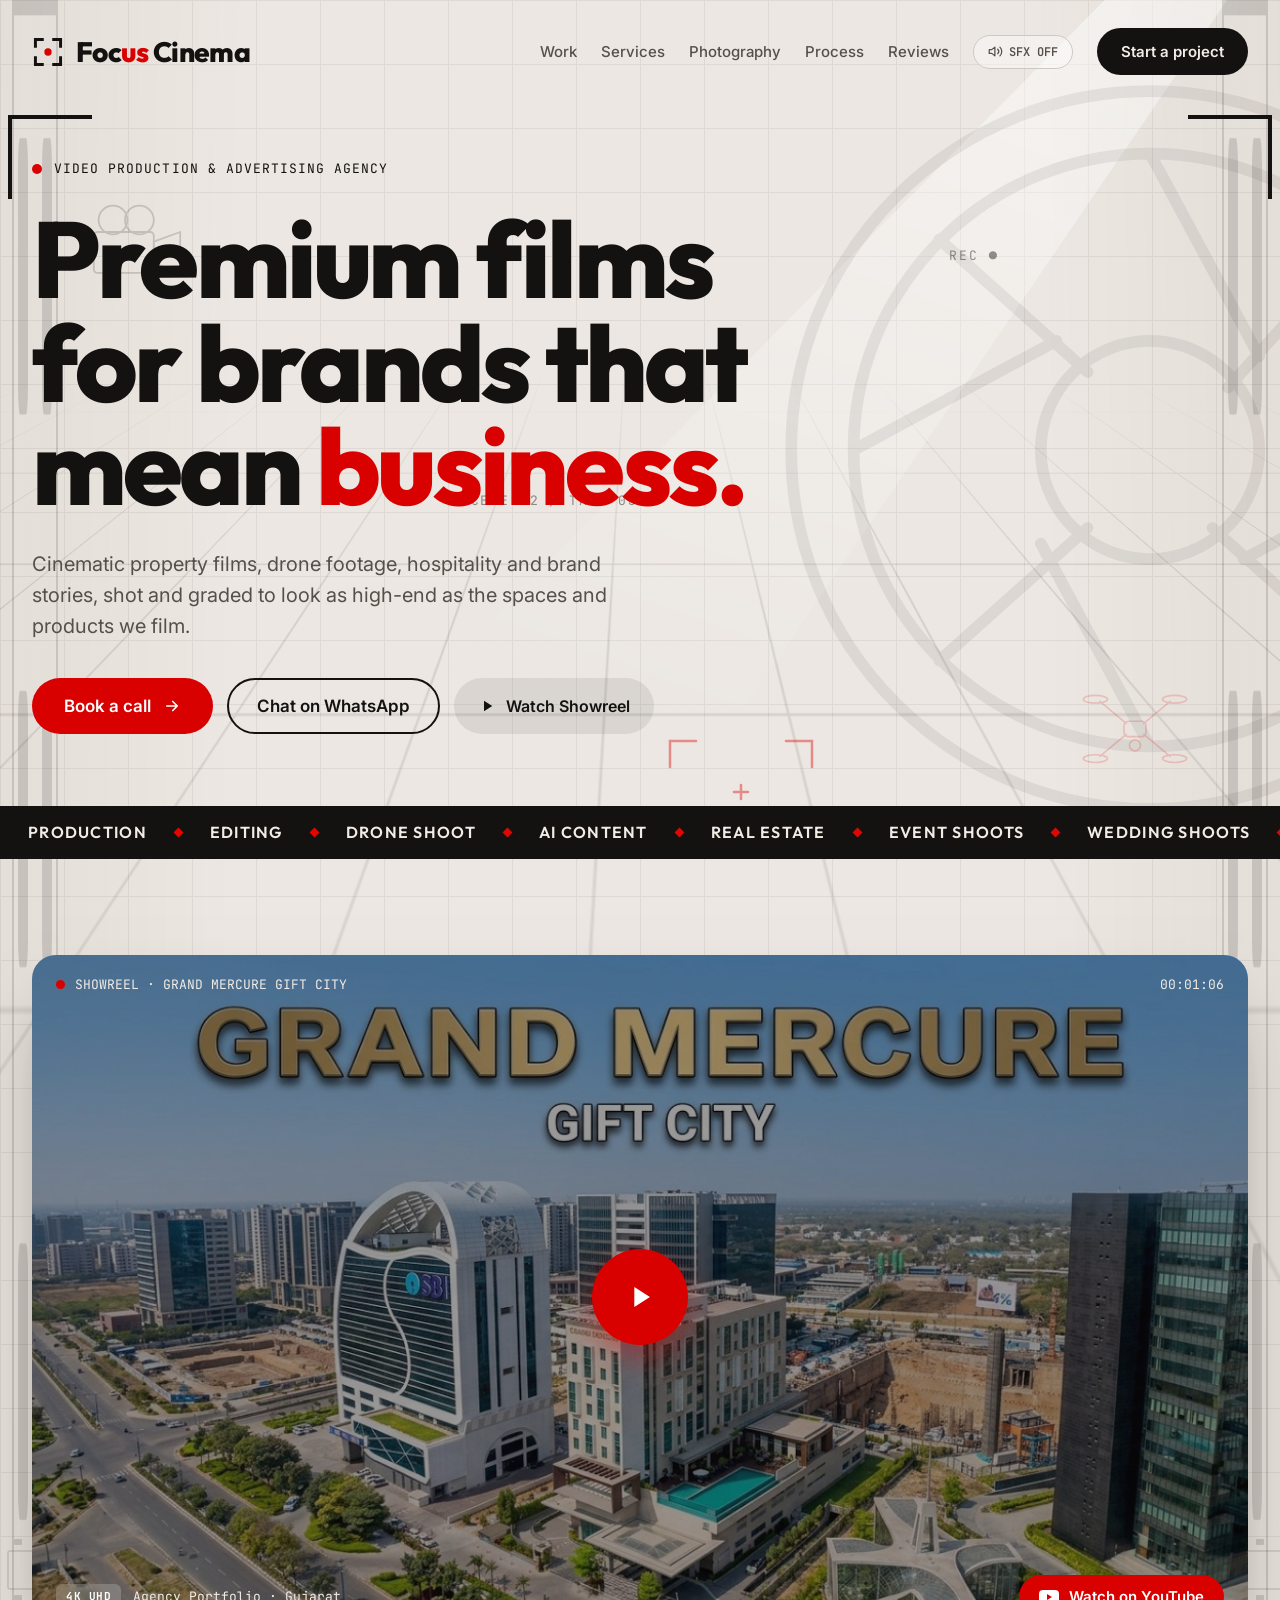
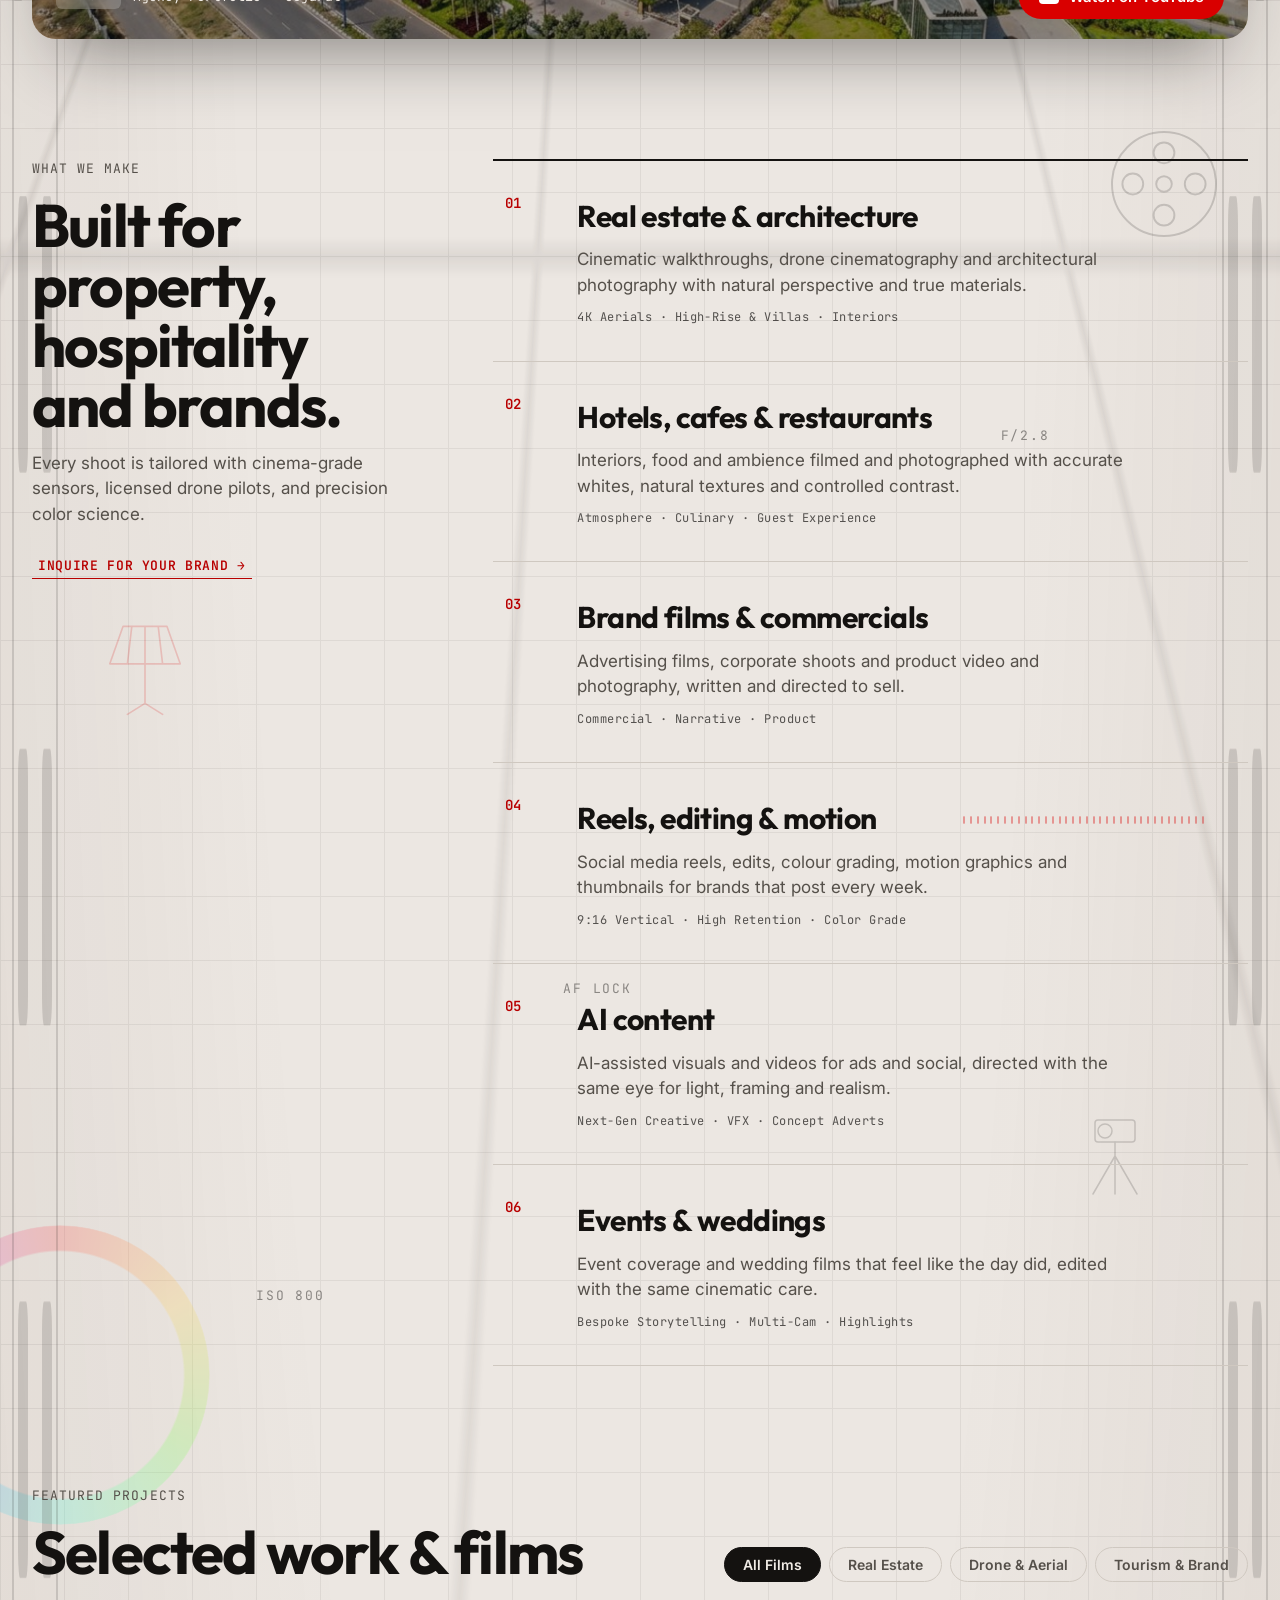
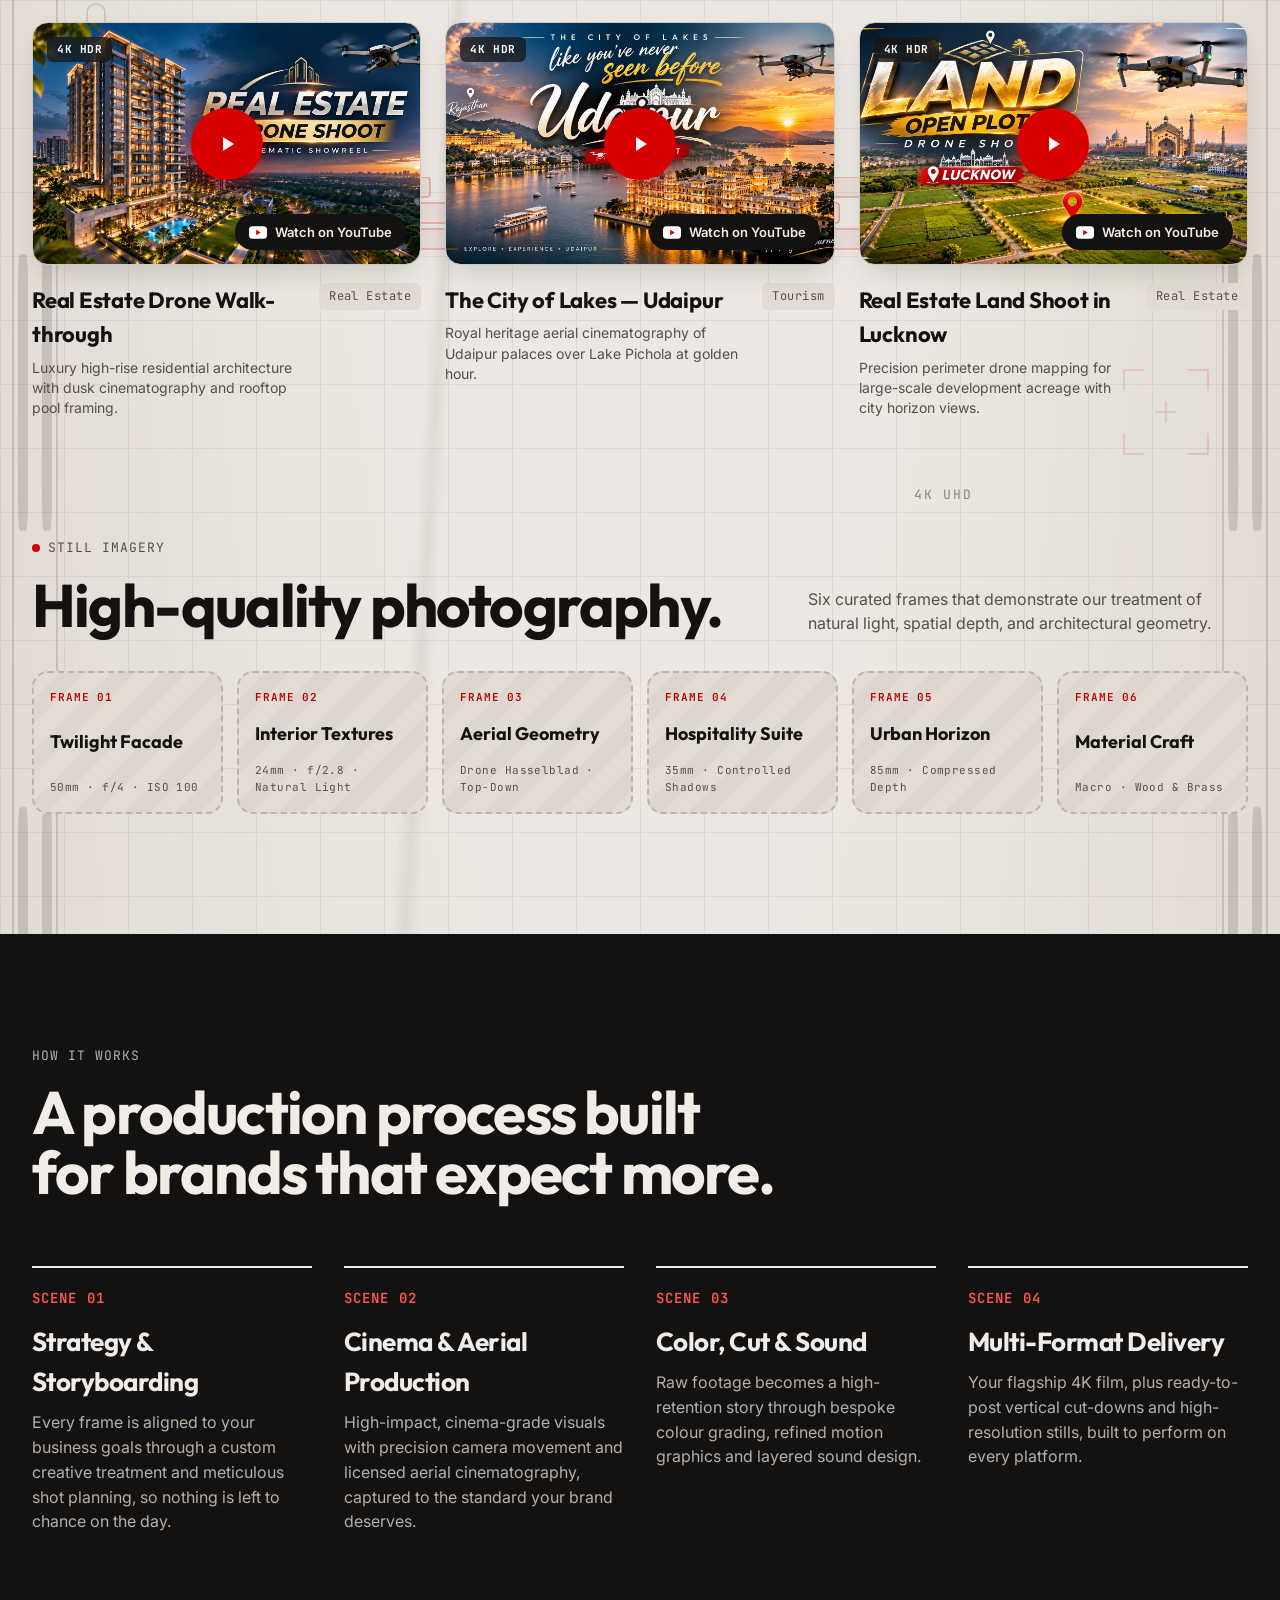
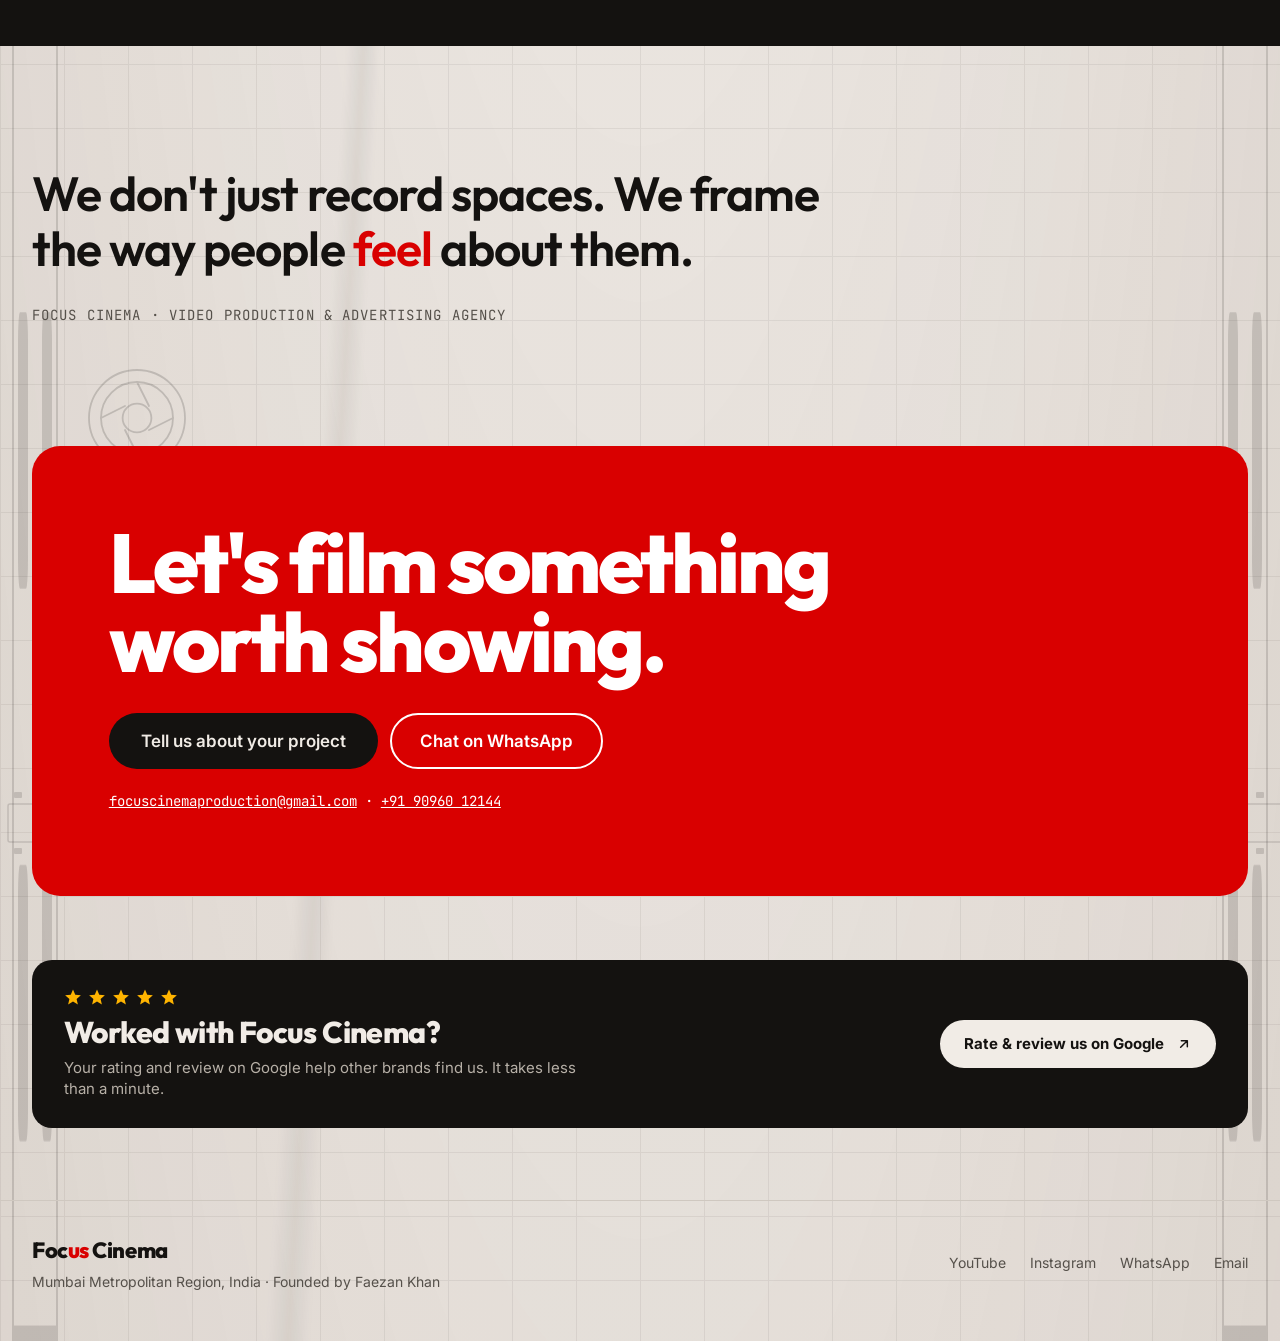
==== commit 0eb1af7e: "Complete cinematic overhaul: Theater modal, booking flow, photography & review sections" ====
--- a/index.html
+++ b/index.html
@@ -4,26 +4,31 @@
   <meta charset="utf-8">
   <meta name="viewport" content="width=device-width, initial-scale=1">
   <title>Focus Cinema — Video Production &amp; Advertising Agency</title>
-  <meta name="description" content="Cinematic property films, drone footage, hospitality and brand stories, shot and graded in Mumbai Metropolitan Region by Focus Cinema.">
-  <meta property="og:title" content="Focus Cinema — Video Production &amp; Advertising Agency">
+  <meta name="description" content="Cinematic property films, licensed drone footage, hospitality and brand stories, shot and graded in Mumbai Metropolitan Region by Focus Cinema.">
+  <meta property="og:title" content="Focus Cinema — Premium Video Production &amp; Advertising">
   <meta property="og:description" content="Cinematic property films, drone footage, hospitality and brand stories, shot and graded to look as high-end as the spaces and products we film.">
   <meta property="og:type" content="website">
+  <meta property="og:url" content="https://focuscinemaa.com/">
+  <meta name="theme-color" content="#ECE7E2">
   <link rel="icon" type="image/svg+xml" href="./favicon.svg">
+  
   <link rel="preconnect" href="https://fonts.googleapis.com">
   <link rel="preconnect" href="https://fonts.gstatic.com" crossorigin>
-  <link href="https://fonts.googleapis.com/css2?family=Outfit:wght@500;600;700;800&amp;family=Inter:wght@400;500;600&amp;family=JetBrains+Mono:wght@400;500&amp;display=swap" rel="stylesheet">
+  <link href="https://fonts.googleapis.com/css2?family=Outfit:wght@500;600;700;800&amp;family=Inter:wght@400;500;600&amp;family=JetBrains+Mono:wght@400;500;600&amp;family=Syne:wght@700;800&amp;display=swap" rel="stylesheet">
+  
   <link rel="stylesheet" href="./styles.css">
 </head>
 <body>
   <div class="page-shell">
 
-    <!-- ANIMATED BACKGROUND -->
+    <!-- ANIMATED STUDIO & THEATER BACKGROUND -->
     <div class="bg" aria-hidden="true">
       <div class="bg-grid"></div>
       <div class="bg-scan"></div>
       <div class="floor"></div>
       <div class="beam"></div>
       <div class="bg-vig"></div>
+      
       <div class="bg-big spin">
         <svg viewBox="0 0 100 100">
           <circle cx="50" cy="50" r="46"></circle>
@@ -32,7 +37,9 @@
           <path d="M50 12l14 26M88 50L62 64M50 88L36 62M12 50l26-14M77 23L60 42M77 77L58 60M23 77l19-17M23 23l19 17"></path>
         </svg>
       </div>
+      
       <div class="wheel"></div>
+      
       <div class="bg-filmwrap">
         <svg class="bg-film bg-film--left" width="46" viewBox="0 0 46 400" preserveAspectRatio="none">
           <defs>
@@ -49,6 +56,7 @@
           <rect x="1" y="0" width="44" height="100%" fill="none" stroke="currentColor" stroke-width="2"></rect>
         </svg>
       </div>
+
       <svg class="band band--top" width="100%" height="70">
         <defs>
           <pattern id="fr" width="120" height="70" patternUnits="userSpaceOnUse">
@@ -66,9 +74,11 @@
       <svg class="band band--bottom" width="100%" height="70">
         <rect class="slide slide--rev" x="-120" y="0" width="4000" height="70" fill="url(#fr)"></rect>
       </svg>
+
       <div class="wave accent-color" style="top:39%;right:6%;width:240px;height:50px">
         <span></span><span></span><span></span><span></span><span></span><span></span><span></span><span></span><span></span><span></span><span></span><span></span><span></span><span></span><span></span><span></span><span></span><span></span><span></span><span></span><span></span><span></span><span></span><span></span><span></span><span></span><span></span><span></span><span></span><span></span><span></span><span></span><span></span><span></span><span></span><span></span>
       </div>
+
       <div class="tl accent-color" style="top:55%">
         <svg viewBox="0 0 1000 74" preserveAspectRatio="none">
           <g fill="currentColor" fill-opacity=".15" stroke="currentColor" stroke-width="1.5">
@@ -89,16 +99,13 @@
         </svg>
         <div class="ph"></div>
       </div>
+
       <div class="af accent-color" style="top:12%;left:52%">
         <svg viewBox="0 0 150 110">
           <path d="M4 30V4h26M120 4h26v26M146 80v26h-26M30 106H4V80M68 55h14M75 48v14"></path>
         </svg>
       </div>
-      <div class="af" style="top:40%;left:26%;animation-delay:-4s;animation-duration:12s">
-        <svg viewBox="0 0 150 110">
-          <path d="M4 30V4h26M120 4h26v26M146 80v26h-26M30 106H4V80M68 55h14M75 48v14"></path>
-        </svg>
-      </div>
+
       <div class="ic" style="top:3%;left:6%;width:120px;height:120px">
         <svg viewBox="0 0 100 100">
           <rect x="14" y="40" width="50" height="34" rx="3"></rect>
@@ -107,6 +114,7 @@
           <path d="M64 48l22-8v34l-22-8zM22 74v10M56 74v10"></path>
         </svg>
       </div>
+
       <div class="ic accent-color" style="top:11%;right:7%;width:110px;height:110px;animation-duration:19s;animation-delay:-5s">
         <svg viewBox="0 0 100 100">
           <path d="M42 44L18 24M58 44l24-20M42 54L18 74M58 54l24 20"></path>
@@ -118,12 +126,14 @@
           <circle cx="50" cy="64" r="5"></circle>
         </svg>
       </div>
+
       <div class="ic" style="top:19%;left:3%;width:100px;height:100px;animation-duration:21s;animation-delay:-9s">
         <svg viewBox="0 0 100 100">
           <rect x="14" y="42" width="72" height="42" rx="3"></rect>
           <path d="M14 40l-3-18 74-10 3 18zM26 20l8 14M44 17l8 14M62 14l8 14M14 58h72M30 42v42"></path>
         </svg>
       </div>
+
       <div class="ic spin" style="top:28%;right:4%;width:130px;height:130px;animation-duration:18s;animation-delay:-2s">
         <svg viewBox="0 0 100 100">
           <circle cx="50" cy="50" r="40"></circle>
@@ -134,11 +144,13 @@
           <circle cx="74" cy="50" r="8"></circle>
         </svg>
       </div>
+
       <div class="ic accent-color" style="top:36%;left:7%;width:110px;height:110px;animation-duration:17s;animation-delay:-7s">
         <svg viewBox="0 0 100 100">
           <path d="M30 14h40l12 34H18zM38 14l-4 34M62 14l4 34M50 14v34M50 48v36M34 94l16-10 16 10"></path>
         </svg>
       </div>
+
       <div class="ic" style="top:44%;right:9%;width:100px;height:100px;animation-duration:20s;animation-delay:-11s">
         <svg viewBox="0 0 100 100">
           <rect x="30" y="18" width="40" height="22" rx="3"></rect>
@@ -146,17 +158,20 @@
           <path d="M50 40v14M50 54L28 92M50 54L72 92M50 54v38"></path>
         </svg>
       </div>
+
       <div class="ic" style="top:52%;left:4%;width:90px;height:90px;animation-duration:22s;animation-delay:-4s">
         <svg viewBox="0 0 100 100">
           <rect x="40" y="12" width="20" height="40" rx="10"></rect>
           <path d="M30 40v6a20 20 0 0040 0v-6M50 66v22M36 88h28"></path>
         </svg>
       </div>
+
       <div class="ic accent-color" style="top:58%;right:5%;width:100px;height:100px;animation-duration:18s;animation-delay:-8s">
         <svg viewBox="0 0 100 100">
           <path d="M8 28V8h20M72 8h20v20M92 72v20H72M28 92H8V72M50 40v20M40 50h20"></path>
         </svg>
       </div>
+
       <div class="ic spin" style="top:84%;left:6%;width:120px;height:120px;animation-duration:20s;animation-delay:-6s">
         <svg viewBox="0 0 100 100">
           <circle cx="50" cy="50" r="40"></circle>
@@ -165,22 +180,17 @@
           <path d="M50 20l10 20M80 50L60 60M50 80L40 60M20 50l20-10"></path>
         </svg>
       </div>
-      <div class="ic" style="top:89%;right:8%;width:110px;height:110px;animation-duration:17s;animation-delay:-10s">
-        <svg viewBox="0 0 100 100">
-          <rect x="14" y="40" width="50" height="34" rx="3"></rect>
-          <circle cx="30" cy="30" r="12"></circle>
-          <circle cx="52" cy="30" r="12"></circle>
-          <path d="M64 48l22-8v34l-22-8zM22 74v10M56 74v10"></path>
-        </svg>
-      </div>
+
+      <!-- HUD Tags -->
       <span class="tag" style="top:4%;right:22%">REC ●</span>
       <span class="tag" style="top:17%;left:16%;animation-delay:-1s">24 FPS</span>
       <span class="tag" style="top:8%;left:36%;animation-delay:-2s">SCENE 12 / TAKE 03</span>
       <span class="tag" style="top:33%;right:18%;animation-delay:-2s">F/2.8</span>
       <span class="tag" style="top:42%;left:44%;animation-delay:-0.7s">AF LOCK</span>
       <span class="tag" style="top:47%;left:20%;animation-delay:-1.5s">ISO 800</span>
-      <span class="tag" style="top:60%;right:24%;animation-delay:-0.5s">4K</span>
-      <span class="tag" style="top:86%;left:22%;animation-delay:-2.5s">TC 00:01:06</span>
+      <span class="tag" style="top:60%;right:24%;animation-delay:-0.5s">4K UHD</span>
+      <span class="tag" style="top:86%;left:22%;animation-delay:-2.5s">TC <span id="hud-timecode">00:01:06</span></span>
+
       <span class="dust" style="left:8%;top:30%"></span>
       <span class="dust" style="left:15%;top:62%;animation-delay:-4s;animation-duration:22s"></span>
       <span class="dust" style="left:24%;top:18%;animation-delay:-9s"></span>
@@ -199,22 +209,36 @@
       <span class="dust" style="left:78%;top:84%;animation-delay:-10s;animation-duration:21s"></span>
     </div>
 
+    <!-- MAIN PAGE CONTENT -->
     <div class="page-content">
 
-      <!-- NAV -->
+      <!-- HEADER -->
       <header class="site-header container">
         <a href="#top" aria-label="Focus Cinema home" class="brand-link">
-          <svg width="30" height="30" viewBox="0 0 28 28" fill="none" stroke="#141210" stroke-width="2.6" stroke-linecap="square" aria-hidden="true">
+          <svg width="32" height="32" viewBox="0 0 28 28" fill="none" stroke="currentColor" stroke-width="2.6" stroke-linecap="square" aria-hidden="true">
             <path d="M3 9V3h6M19 3h6v6M25 19v6h-6M9 25H3v-6"></path>
             <circle cx="14" cy="14" r="3.2" fill="#D90000" stroke="none"></circle>
           </svg>
           <span>Foc<span class="accent-color">us</span> Cinema</span>
         </a>
-        <nav class="nav" aria-label="Primary">
-          <a href="#work">Work</a>
+
+        <nav class="nav" aria-label="Primary navigation">
+          <a href="#portfolio">Work</a>
           <a href="#services">Services</a>
+          <a href="#photography">Photography</a>
           <a href="#process">Process</a>
-          <a href="#contact" class="nav-cta">Start a project</a>
+          <a href="#reviews">Reviews</a>
+          
+          <button type="button" id="audio-toggle-btn" class="audio-toggle-pill" aria-pressed="false" aria-label="Toggle camera sound effects">
+            <svg width="15" height="15" viewBox="0 0 24 24" fill="none" stroke="currentColor" stroke-width="2" stroke-linecap="round" stroke-linejoin="round" aria-hidden="true">
+              <polygon points="11 5 6 9 2 9 2 15 6 15 11 19 11 5"></polygon>
+              <path d="M15.54 8.46a5 5 0 0 1 0 7.07"></path>
+              <path d="M19.07 4.93a10 10 0 0 1 0 14.14"></path>
+            </svg>
+            <span class="audio-label">SFX OFF</span>
+          </button>
+
+          <a href="#contact" data-open-booking class="nav-cta">Start a project</a>
         </nav>
       </header>
 
@@ -223,8 +247,9 @@
         <section id="top" class="hero container">
           <div class="vf vf--left" aria-hidden="true"></div>
           <div class="vf vf--right" aria-hidden="true"></div>
+          
           <div class="hero-grid">
-            <div>
+            <div class="hero-content">
               <div class="eyebrow">
                 <span class="eyebrow-dot"></span>Video production &amp; advertising agency
               </div>
@@ -234,8 +259,9 @@
               <p class="hero-subtitle">
                 Cinematic property films, drone footage, hospitality and brand stories, shot and graded to look as high-end as the spaces and products we film.
               </p>
+              
               <div class="hero-actions">
-                <a href="#contact" class="btn-primary">
+                <a href="#contact" data-open-booking class="btn-primary">
                   Book a call
                   <svg width="18" height="18" viewBox="0 0 24 24" fill="none" stroke="#FFFFFF" stroke-width="2.2" stroke-linecap="round" stroke-linejoin="round" aria-hidden="true">
                     <path d="M5 12h14M13 6l6 6-6 6"></path>
@@ -244,200 +270,381 @@
                 <a href="https://wa.me/919096012144" target="_blank" rel="noopener noreferrer" class="btn-outline">
                   Chat on WhatsApp
                 </a>
-              </div>
-            </div>
-          </div>
-        </section>
-
-        <!-- MARQUEE -->
-        <section aria-label="Our services" class="marquee-band">
+                <button type="button" class="btn-trailer" data-video="showreel">
+                  <svg width="18" height="18" viewBox="0 0 24 24" fill="currentColor" aria-hidden="true">
+                    <path d="M8 5v14l11-7z"></path>
+                  </svg>
+                  <span>Watch Showreel</span>
+                </button>
+              </div>
+            </div>
+          </div>
+        </section>
+
+        <!-- MARQUEE TICKER -->
+        <section aria-label="Our core disciplines" class="marquee-band">
           <div class="marq-track" aria-hidden="true">
             <span>Production</span><i></i><span>Editing</span><i></i><span>Drone Shoot</span><i></i><span>AI Content</span><i></i><span>Real Estate</span><i></i><span>Event Shoots</span><i></i><span>Wedding Shoots</span><i></i><span>Property Coverage</span><i></i><span>Cinematic Shoot</span><i></i><span>Cinematic Editing</span><i></i><span>Podcast Shoot</span><i></i>
             <span>Production</span><i></i><span>Editing</span><i></i><span>Drone Shoot</span><i></i><span>AI Content</span><i></i><span>Real Estate</span><i></i><span>Event Shoots</span><i></i><span>Wedding Shoots</span><i></i><span>Property Coverage</span><i></i><span>Cinematic Shoot</span><i></i><span>Cinematic Editing</span><i></i><span>Podcast Shoot</span><i></i>
           </div>
         </section>
 
-        <!-- SHOWREEL -->
-        <section class="showreel-section container" aria-label="Showreel">
-          <div class="reel">
+        <!-- FEATURED SHOWREEL SECTION -->
+        <section class="showreel-section container" aria-label="Featured Showreel">
+          <div class="reel" data-video="showreel">
             <div class="reel-scrim"></div>
+            
             <div class="reel-label">
-              <span class="reel-dot"></span>SHOWREEL
-            </div>
-            <a href="https://youtu.be/C2CJpW53Ucw" target="_blank" rel="noopener noreferrer" class="reel-yt-link">
-              Watch on YouTube
-            </a>
+              <span class="reel-dot"></span>SHOWREEL · GRAND MERCURE GIFT CITY
+            </div>
+            
+            <div class="reel-duration">00:01:06</div>
+
             <div class="reel-play-wrap">
-              <a href="https://youtu.be/C2CJpW53Ucw" target="_blank" rel="noopener noreferrer" aria-label="Play showreel on YouTube" class="reel-play-btn">
-                <svg width="30" height="30" viewBox="0 0 24 24" fill="#FFFFFF" aria-hidden="true">
+              <button type="button" class="reel-play-btn" aria-label="Play Showreel in Theater">
+                <svg width="34" height="34" viewBox="0 0 24 24" fill="#FFFFFF" aria-hidden="true">
                   <path d="M8 5v14l11-7z"></path>
                 </svg>
+              </button>
+            </div>
+
+            <div class="reel-bottom-bar">
+              <div class="reel-bottom-meta">
+                <span class="reel-quality-pill">4K UHD</span>
+                <span class="reel-tag">Agency Portfolio · Gujarat</span>
+              </div>
+              
+              <a href="https://youtu.be/C2CJpW53Ucw" target="_blank" rel="noopener noreferrer" class="reel-yt-btn no-modal">
+                <svg width="20" height="14" viewBox="0 0 20 14" aria-hidden="true">
+                  <rect width="20" height="14" rx="4" fill="#FFFFFF"></rect>
+                  <path d="M8 4l5 3-5 3z" fill="#D90000"></path>
+                </svg>
+                Watch on YouTube
               </a>
             </div>
-            <div class="reel-timeline">
-              <span>00:00:00</span>
-              <span class="reel-bar"><span class="reel-bar-fill"></span></span>
-              <span>00:01:06</span>
-            </div>
-          </div>
-        </section>
-
-        <!-- SERVICES -->
+          </div>
+        </section>
+
+        <!-- SERVICES SECTION -->
         <section id="services" class="services-section container">
           <div class="services-layout">
             <div class="services-intro">
               <div class="section-kicker">What we make</div>
               <h2 class="section-heading">Built for property, hospitality and brands.</h2>
-            </div>
+              <p class="services-subtext">Every shoot is tailored with cinema-grade sensors, licensed drone pilots, and precision color science.</p>
+              <button type="button" data-open-booking class="services-inquire-btn">Inquire for your brand &rarr;</button>
+            </div>
+
             <div class="services-list">
-              <div class="row-link">
+              <div class="row-link" data-open-booking data-service="Real estate & architecture">
                 <span class="service-num">01</span>
                 <div>
                   <h3 class="service-title">Real estate &amp; architecture</h3>
                   <p class="service-desc">Cinematic walkthroughs, drone cinematography and architectural photography with natural perspective and true materials.</p>
-                </div>
-              </div>
-              <div class="row-link">
+                  <span class="service-tag">4K Aerials · High-Rise &amp; Villas · Interiors</span>
+                </div>
+              </div>
+
+              <div class="row-link" data-open-booking data-service="Hotels, cafes & restaurants">
                 <span class="service-num">02</span>
                 <div>
                   <h3 class="service-title">Hotels, cafes &amp; restaurants</h3>
                   <p class="service-desc">Interiors, food and ambience filmed and photographed with accurate whites, natural textures and controlled contrast.</p>
-                </div>
-              </div>
-              <div class="row-link">
+                  <span class="service-tag">Atmosphere · Culinary · Guest Experience</span>
+                </div>
+              </div>
+
+              <div class="row-link" data-open-booking data-service="Brand films & commercials">
                 <span class="service-num">03</span>
                 <div>
                   <h3 class="service-title">Brand films &amp; commercials</h3>
                   <p class="service-desc">Advertising films, corporate shoots and product video and photography, written and directed to sell.</p>
-                </div>
-              </div>
-              <div class="row-link">
+                  <span class="service-tag">Commercial · Narrative · Product</span>
+                </div>
+              </div>
+
+              <div class="row-link" data-open-booking data-service="Reels, editing & motion">
                 <span class="service-num">04</span>
                 <div>
                   <h3 class="service-title">Reels, editing &amp; motion</h3>
                   <p class="service-desc">Social media reels, edits, colour grading, motion graphics and thumbnails for brands that post every week.</p>
-                </div>
-              </div>
-              <div class="row-link">
+                  <span class="service-tag">9:16 Vertical · High Retention · Color Grade</span>
+                </div>
+              </div>
+
+              <div class="row-link" data-open-booking data-service="AI content">
                 <span class="service-num">05</span>
                 <div>
                   <h3 class="service-title">AI content</h3>
                   <p class="service-desc">AI-assisted visuals and videos for ads and social, directed with the same eye for light, framing and realism.</p>
-                </div>
-              </div>
-              <div class="row-link">
+                  <span class="service-tag">Next-Gen Creative · VFX · Concept Adverts</span>
+                </div>
+              </div>
+
+              <div class="row-link" data-open-booking data-service="Events & weddings">
                 <span class="service-num">06</span>
                 <div>
                   <h3 class="service-title">Events &amp; weddings</h3>
                   <p class="service-desc">Event coverage and wedding films that feel like the day did, edited with the same cinematic care.</p>
-                </div>
-              </div>
-            </div>
-          </div>
-        </section>
-
-        <!-- WORK -->
-        <section id="work" class="work-section container">
+                  <span class="service-tag">Bespoke Storytelling · Multi-Cam · Highlights</span>
+                </div>
+              </div>
+            </div>
+          </div>
+        </section>
+
+        <!-- PORTFOLIO / SELECTED WORK WITH FILTER & MODAL -->
+        <section id="portfolio" class="work-section container">
           <div class="work-header">
-            <h2 class="section-heading">Selected work</h2>
-            <a href="#contact" class="work-cta-link">See all projects</a>
-          </div>
+            <div>
+              <div class="section-kicker">Featured Projects</div>
+              <h2 class="section-heading">Selected work &amp; films</h2>
+            </div>
+
+            <!-- Filter Chips -->
+            <div class="filter-bar" role="tablist" aria-label="Filter portfolio projects">
+              <button type="button" class="filter-btn active" data-filter="all" role="tab" aria-selected="true">All Films</button>
+              <button type="button" class="filter-btn" data-filter="real-estate" role="tab" aria-selected="false">Real Estate</button>
+              <button type="button" class="filter-btn" data-filter="drone" role="tab" aria-selected="false">Drone &amp; Aerial</button>
+              <button type="button" class="filter-btn" data-filter="tourism" role="tab" aria-selected="false">Tourism &amp; Brand</button>
+            </div>
+          </div>
+
           <div class="work-grid">
-            <a href="#contact" class="work-card">
-              <div class="work-thumb">
-                <span class="work-tag-tl">REEL 01</span>
-                <span class="work-tag-br">REQUEST SCREENER</span>
-              </div>
+            <!-- PROJECT 1: Real Estate Walkthrough -->
+            <article class="work-card" data-category="real-estate drone" data-video="realestate">
+              <div class="work-thumb thumb-realestate">
+                <span class="work-quality-tag">4K HDR</span>
+                <span class="work-play-bubble" aria-label="Play Real Estate Drone Walkthrough">
+                  <svg width="24" height="24" viewBox="0 0 24 24" fill="#FFFFFF" aria-hidden="true">
+                    <path d="M8 5v14l11-7z"></path>
+                  </svg>
+                </span>
+                
+                <a href="https://youtu.be/7DN4Z1Aokmc" target="_blank" rel="noopener noreferrer" class="work-yt-badge no-modal">
+                  <svg width="18" height="13" viewBox="0 0 20 14" aria-hidden="true">
+                    <rect width="20" height="14" rx="4" fill="#FFFFFF"></rect>
+                    <path d="M8 4l5 3-5 3z" fill="#D90000"></path>
+                  </svg>
+                  Watch on YouTube
+                </a>
+              </div>
+
               <div class="work-meta">
-                <span class="work-title">Ahmedabad Drone Shoot</span>
-                <span class="work-cat">Real estate</span>
-              </div>
-            </a>
-            <a href="#contact" class="work-card">
-              <div class="work-thumb">
-                <span class="work-tag-tl">REEL 02</span>
-                <span class="work-tag-br">REQUEST SCREENER</span>
-              </div>
+                <div>
+                  <h3 class="work-title">Real Estate Drone Walk-through</h3>
+                  <p class="work-snippet">Luxury high-rise residential architecture with dusk cinematography and rooftop pool framing.</p>
+                </div>
+                <span class="work-cat">Real Estate</span>
+              </div>
+            </article>
+
+            <!-- PROJECT 2: Udaipur -->
+            <article class="work-card" data-category="drone tourism" data-video="udaipur">
+              <div class="work-thumb thumb-udaipur">
+                <span class="work-quality-tag">4K HDR</span>
+                <span class="work-play-bubble" aria-label="Play Udaipur Drone Shoot">
+                  <svg width="24" height="24" viewBox="0 0 24 24" fill="#FFFFFF" aria-hidden="true">
+                    <path d="M8 5v14l11-7z"></path>
+                  </svg>
+                </span>
+
+                <a href="https://youtu.be/NiT_kLc16_U" target="_blank" rel="noopener noreferrer" class="work-yt-badge no-modal">
+                  <svg width="18" height="13" viewBox="0 0 20 14" aria-hidden="true">
+                    <rect width="20" height="14" rx="4" fill="#FFFFFF"></rect>
+                    <path d="M8 4l5 3-5 3z" fill="#D90000"></path>
+                  </svg>
+                  Watch on YouTube
+                </a>
+              </div>
+
               <div class="work-meta">
-                <span class="work-title">Delhi Drone Shoot</span>
-                <span class="work-cat">Drone</span>
-              </div>
-            </a>
-            <a href="#contact" class="work-card">
-              <div class="work-thumb">
-                <span class="work-tag-tl">REEL 03</span>
-                <span class="work-tag-br">REQUEST SCREENER</span>
-              </div>
+                <div>
+                  <h3 class="work-title">The City of Lakes — Udaipur</h3>
+                  <p class="work-snippet">Royal heritage aerial cinematography of Udaipur palaces over Lake Pichola at golden hour.</p>
+                </div>
+                <span class="work-cat">Tourism</span>
+              </div>
+            </article>
+
+            <!-- PROJECT 3: Lucknow -->
+            <article class="work-card" data-category="real-estate drone" data-video="lucknow">
+              <div class="work-thumb thumb-lucknow">
+                <span class="work-quality-tag">4K HDR</span>
+                <span class="work-play-bubble" aria-label="Play Lucknow Land Shoot">
+                  <svg width="24" height="24" viewBox="0 0 24 24" fill="#FFFFFF" aria-hidden="true">
+                    <path d="M8 5v14l11-7z"></path>
+                  </svg>
+                </span>
+
+                <a href="https://youtu.be/q498bW1mNeU" target="_blank" rel="noopener noreferrer" class="work-yt-badge no-modal">
+                  <svg width="18" height="13" viewBox="0 0 20 14" aria-hidden="true">
+                    <rect width="20" height="14" rx="4" fill="#FFFFFF"></rect>
+                    <path d="M8 4l5 3-5 3z" fill="#D90000"></path>
+                  </svg>
+                  Watch on YouTube
+                </a>
+              </div>
+
               <div class="work-meta">
-                <span class="work-title">Manali Drone Shoot</span>
-                <span class="work-cat">Brand film</span>
-              </div>
-            </a>
-          </div>
-        </section>
-
-        <!-- PROCESS -->
+                <div>
+                  <h3 class="work-title">Real Estate Land Shoot in Lucknow</h3>
+                  <p class="work-snippet">Precision perimeter drone mapping for large-scale development acreage with city horizon views.</p>
+                </div>
+                <span class="work-cat">Real Estate</span>
+              </div>
+            </article>
+          </div>
+        </section>
+
+        <!-- PHOTOGRAPHY SECTION -->
+        <section id="photography" class="photo-section container">
+          <div class="photo-header">
+            <div>
+              <div class="section-kicker">
+                <span class="kicker-dot"></span>Still Imagery
+              </div>
+              <h2 class="section-heading">High-quality photography.</h2>
+            </div>
+            <p class="photo-subtitle">
+              Six curated frames that demonstrate our treatment of natural light, spatial depth, and architectural geometry.
+            </p>
+          </div>
+
+          <div class="photo-grid">
+            <div class="photo-frame" data-label="Architectural Facade">
+              <span class="photo-badge">Frame 01</span>
+              <span class="photo-title">Twilight Facade</span>
+              <span class="photo-meta">50mm · f/4 · ISO 100</span>
+            </div>
+
+            <div class="photo-frame" data-label="Luxury Interior">
+              <span class="photo-badge">Frame 02</span>
+              <span class="photo-title">Interior Textures</span>
+              <span class="photo-meta">24mm · f/2.8 · Natural Light</span>
+            </div>
+
+            <div class="photo-frame" data-label="Aerial Grid">
+              <span class="photo-badge">Frame 03</span>
+              <span class="photo-title">Aerial Geometry</span>
+              <span class="photo-meta">Drone Hasselblad · Top-Down</span>
+            </div>
+
+            <div class="photo-frame" data-label="Hospitality Suite">
+              <span class="photo-badge">Frame 04</span>
+              <span class="photo-title">Hospitality Suite</span>
+              <span class="photo-meta">35mm · Controlled Shadows</span>
+            </div>
+
+            <div class="photo-frame" data-label="Urban Perspective">
+              <span class="photo-badge">Frame 05</span>
+              <span class="photo-title">Urban Horizon</span>
+              <span class="photo-meta">85mm · Compressed Depth</span>
+            </div>
+
+            <div class="photo-frame" data-label="Detail & Materiality">
+              <span class="photo-badge">Frame 06</span>
+              <span class="photo-title">Material Craft</span>
+              <span class="photo-meta">Macro · Wood &amp; Brass</span>
+            </div>
+          </div>
+        </section>
+
+        <!-- PROCESS SECTION -->
         <section id="process" class="process-section">
           <div class="process-inner container">
             <div class="process-kicker">How it works</div>
-            <h2 class="process-heading">From first call to final cut, one team the whole way.</h2>
+            <h2 class="process-heading">A production process built for brands that expect more.</h2>
+            
             <div class="process-grid">
               <div class="process-step">
                 <div class="process-scene">SCENE 01</div>
-                <h3 class="process-title">Brief</h3>
-                <p class="process-desc">We learn your audience, your goal and what success looks like before anyone picks up a camera.</p>
-              </div>
+                <h3 class="process-title">Strategy &amp; Storyboarding</h3>
+                <p class="process-desc">Every frame is aligned to your business goals through a custom creative treatment and meticulous shot planning, so nothing is left to chance on the day.</p>
+              </div>
+
               <div class="process-step">
                 <div class="process-scene">SCENE 02</div>
-                <h3 class="process-title">Plan</h3>
-                <p class="process-desc">Concept, shot list and schedule agreed with you before the shoot day is booked.</p>
-              </div>
+                <h3 class="process-title">Cinema &amp; Aerial Production</h3>
+                <p class="process-desc">High-impact, cinema-grade visuals with precision camera movement and licensed aerial cinematography, captured to the standard your brand deserves.</p>
+              </div>
+
               <div class="process-step">
                 <div class="process-scene">SCENE 03</div>
-                <h3 class="process-title">Shoot</h3>
-                <p class="process-desc">Camera, gimbal and drone work, planned to the hour so your site or team is disturbed as little as possible.</p>
-              </div>
+                <h3 class="process-title">Color, Cut &amp; Sound</h3>
+                <p class="process-desc">Raw footage becomes a high-retention story through bespoke colour grading, refined motion graphics and layered sound design.</p>
+              </div>
+
               <div class="process-step">
                 <div class="process-scene">SCENE 04</div>
-                <h3 class="process-title">Cut</h3>
-                <p class="process-desc">Edit, natural colour grade and sound, with clear review rounds and every format you need delivered.</p>
-              </div>
-            </div>
-          </div>
-        </section>
-
-        <!-- TESTIMONIAL (uncomment once a client quote is ready)
-        <section class="testimonial-section container" aria-label="Client testimonial">
+                <h3 class="process-title">Multi-Format Delivery</h3>
+                <p class="process-desc">Your flagship 4K film, plus ready-to-post vertical cut-downs and high-resolution stills, built to perform on every platform.</p>
+              </div>
+            </div>
+          </div>
+        </section>
+
+        <!-- TESTIMONIAL / PHILOSOPHY -->
+        <section class="testimonial-section container" aria-label="Brand Philosophy">
           <blockquote class="testimonial-quote">
-            <p class="testimonial-text">“Client quote goes here.”</p>
-            <footer class="testimonial-author">Name, Role at Company</footer>
+            <p class="testimonial-text">We don't just record spaces. We frame the way people <span class="accent-color">feel</span> about them.</p>
+            <footer class="testimonial-author">FOCUS CINEMA · VIDEO PRODUCTION &amp; ADVERTISING AGENCY</footer>
           </blockquote>
         </section>
-        -->
-
-        <!-- CTA -->
+
+        <!-- CTA SECTION -->
         <section id="contact" class="cta-section container">
           <div class="cta-box">
             <h2 class="cta-heading">Let's film something worth showing.</h2>
+            
             <div class="cta-right">
               <div class="cta-buttons">
-                <a href="mailto:focuscinemaproduction@gmail.com" class="cta-btn-dark">Tell us about your project</a>
+                <button type="button" data-open-booking class="cta-btn-dark">Tell us about your project</button>
                 <a href="https://wa.me/919096012144" target="_blank" rel="noopener noreferrer" class="cta-btn-light-outline">Chat on WhatsApp</a>
               </div>
               <span class="cta-contact-line">
-                <a href="mailto:focuscinemaproduction@gmail.com">focuscinemaproduction@gmail.com</a> · <a href="tel:+919096012144">+91 90960 12144</a>
+                <a href="mailto:focuscinemaproduction@gmail.com">focuscinemaproduction@gmail.com</a> · 
+                <a href="tel:+919096012144">+91 90960 12144</a>
               </span>
             </div>
+          </div>
+        </section>
+
+        <!-- GOOGLE REVIEWS SECTION -->
+        <section id="reviews" class="reviews-section container">
+          <div class="reviews-box">
+            <div class="reviews-left">
+              <div class="reviews-stars" aria-label="5 out of 5 stars">
+                <svg width="18" height="18" viewBox="0 0 24 24" fill="#FFB400" aria-hidden="true"><path d="M12 2l3 6.9 7.5.7-5.7 5 1.7 7.4L12 18l-6.5 4 1.7-7.4-5.7-5 7.5-.7z"></path></svg>
+                <svg width="18" height="18" viewBox="0 0 24 24" fill="#FFB400" aria-hidden="true"><path d="M12 2l3 6.9 7.5.7-5.7 5 1.7 7.4L12 18l-6.5 4 1.7-7.4-5.7-5 7.5-.7z"></path></svg>
+                <svg width="18" height="18" viewBox="0 0 24 24" fill="#FFB400" aria-hidden="true"><path d="M12 2l3 6.9 7.5.7-5.7 5 1.7 7.4L12 18l-6.5 4 1.7-7.4-5.7-5 7.5-.7z"></path></svg>
+                <svg width="18" height="18" viewBox="0 0 24 24" fill="#FFB400" aria-hidden="true"><path d="M12 2l3 6.9 7.5.7-5.7 5 1.7 7.4L12 18l-6.5 4 1.7-7.4-5.7-5 7.5-.7z"></path></svg>
+                <svg width="18" height="18" viewBox="0 0 24 24" fill="#FFB400" aria-hidden="true"><path d="M12 2l3 6.9 7.5.7-5.7 5 1.7 7.4L12 18l-6.5 4 1.7-7.4-5.7-5 7.5-.7z"></path></svg>
+              </div>
+              <h2 class="reviews-heading">Worked with Focus Cinema?</h2>
+              <p class="reviews-text">Your rating and review on Google help other brands find us. It takes less than a minute.</p>
+            </div>
+            
+            <a href="https://share.google/0YecEpl7yazQiMZ4p" target="_blank" rel="noopener noreferrer" class="reviews-btn">
+              Rate &amp; review us on Google
+              <svg width="16" height="16" viewBox="0 0 24 24" fill="none" stroke="#141210" stroke-width="2.2" stroke-linecap="round" stroke-linejoin="round" aria-hidden="true">
+                <path d="M7 17L17 7M8 7h9v9"></path>
+              </svg>
+            </a>
           </div>
         </section>
       </main>
 
       <!-- FOOTER -->
       <footer class="site-footer container">
-        <span class="footer-brand">Foc<span class="accent-color">us</span> Cinema</span>
-        <span>Mumbai Metropolitan Region, India · Founded by Faezan Khan</span>
+        <div class="footer-left">
+          <span class="footer-brand">Foc<span class="accent-color">us</span> Cinema</span>
+          <span class="footer-sub">Mumbai Metropolitan Region, India · Founded by Faezan Khan</span>
+        </div>
+        
         <div class="footer-links">
-          <a href="https://youtu.be/C2CJpW53Ucw" target="_blank" rel="noopener noreferrer">YouTube</a>
+          <a href="https://www.youtube.com/@FocusCinemaproduction" target="_blank" rel="noopener noreferrer">YouTube</a>
+          <a href="https://www.instagram.com/focuscinemaa" target="_blank" rel="noopener noreferrer">Instagram</a>
           <a href="https://wa.me/919096012144" target="_blank" rel="noopener noreferrer">WhatsApp</a>
           <a href="mailto:focuscinemaproduction@gmail.com">Email</a>
         </div>
@@ -445,5 +652,101 @@
 
     </div>
   </div>
+
+  <!-- THEATER VIDEO LIGHTBOX MODAL -->
+  <div id="video-modal" class="video-modal" role="dialog" aria-modal="true" aria-hidden="true">
+    <div class="video-modal-backdrop"></div>
+    <div class="video-modal-container">
+      <div class="video-modal-header">
+        <div class="video-modal-info">
+          <span id="video-modal-cat" class="video-modal-badge">Category</span>
+          <h3 id="video-modal-title" class="video-modal-name">Video Title</h3>
+        </div>
+        <button type="button" id="video-modal-close" class="video-modal-close-btn" aria-label="Close theater video player">&times;</button>
+      </div>
+
+      <div class="video-modal-player-wrap">
+        <iframe id="video-modal-iframe" src="about:blank" allow="autoplay; fullscreen; encrypted-media; picture-in-picture" allowfullscreen title="Focus Cinema Video Player"></iframe>
+      </div>
+
+      <div class="video-modal-footer">
+        <p id="video-modal-desc" class="video-modal-desc"></p>
+        <div class="video-modal-actions">
+          <a id="video-modal-yt-link" href="#" target="_blank" rel="noopener noreferrer" class="btn-outline btn-sm">Watch on YouTube &nearr;</a>
+          <button type="button" data-open-booking class="btn-primary btn-sm">Book Similar Shoot</button>
+        </div>
+      </div>
+    </div>
+  </div>
+
+  <!-- BOOKING / PROJECT INQUIRY MODAL -->
+  <div id="booking-modal" class="booking-modal" role="dialog" aria-modal="true" aria-hidden="true">
+    <div class="booking-modal-backdrop"></div>
+    <div class="booking-modal-container">
+      <div class="booking-modal-header">
+        <div>
+          <span class="booking-kicker">Start A Project</span>
+          <h2 class="booking-title">Book a Call or Shoot</h2>
+        </div>
+        <button type="button" id="booking-modal-close" class="booking-modal-close-btn" aria-label="Close booking modal">&times;</button>
+      </div>
+
+      <form id="booking-form" class="booking-form">
+        <div class="form-group">
+          <label for="form-name">Your Name / Company</label>
+          <input type="text" id="form-name" name="name" required placeholder="e.g. Faezan Khan / Luxury Real Estate Co.">
+        </div>
+
+        <div class="form-group">
+          <label for="form-service">Required Service</label>
+          <select id="form-service" name="service" required>
+            <option value="Real estate & architecture">Real Estate &amp; Architecture</option>
+            <option value="Hotels, cafes & restaurants">Hotels, Cafes &amp; Restaurants</option>
+            <option value="Drone & Aerial Shoot">Drone &amp; Aerial Shoot</option>
+            <option value="Brand films & commercials">Brand Films &amp; Commercials</option>
+            <option value="Reels, editing & motion">Reels, Editing &amp; Motion</option>
+            <option value="AI content">AI Content</option>
+            <option value="Events & weddings">Events &amp; Weddings</option>
+          </select>
+        </div>
+
+        <div class="form-group">
+          <label for="form-city">Shoot Location / City</label>
+          <input type="text" id="form-city" name="city" required placeholder="e.g. Mumbai, Ahmedabad, Udaipur, Delhi">
+        </div>
+
+        <div class="form-group">
+          <label for="form-details">Project Details &amp; Timeline</label>
+          <textarea id="form-details" name="details" rows="3" placeholder="Tell us about the property, timeline, or deliverables needed..."></textarea>
+        </div>
+
+        <div class="booking-form-actions">
+          <button type="submit" class="btn-primary btn-full">
+            Proceed via WhatsApp (Instant Connect)
+            <svg width="18" height="18" viewBox="0 0 24 24" fill="none" stroke="#FFFFFF" stroke-width="2.2" stroke-linecap="round" stroke-linejoin="round" aria-hidden="true">
+              <path d="M5 12h14M13 6l6 6-6 6"></path>
+            </svg>
+          </button>
+          <div class="booking-direct-hint">
+            Or email us directly at <a href="mailto:focuscinemaproduction@gmail.com">focuscinemaproduction@gmail.com</a>
+          </div>
+        </div>
+      </form>
+    </div>
+  </div>
+
+  <!-- VIEWFINDER FOCUS CURSOR -->
+  <div class="fc-frame" id="fc-frame" aria-hidden="true">
+    <svg viewBox="0 0 44 44" focusable="false">
+      <path class="fc-tl" d="M3 15V3h12"></path>
+      <path class="fc-tr" d="M29 3h12v12"></path>
+      <path class="fc-br" d="M41 29v12H29"></path>
+      <path class="fc-bl" d="M15 41H3V29"></path>
+    </svg>
+  </div>
+  <div class="fc-dot" id="fc-dot" aria-hidden="true"></div>
+
+  <!-- ENGINE SCRIPT -->
+  <script src="./app.js"></script>
 </body>
 </html>
--- a/styles.css
+++ b/styles.css
@@ -3,6 +3,7 @@
   --ink: #141210;
   --muted: #55504A;
   --accent: #D90000;
+  --accent-hover: #b80000;
   --accent-diamond: #E10600;
   --accent-dark-text: #B80000;
   --accent-on-dark: #FF5A4D;
@@ -13,8 +14,10 @@
   --card-stripe: #D9D2CA;
   --light-ink: #F1ECE6;
   --light-muted: #B7B0A7;
-  --font-display: 'Outfit', system-ui, sans-serif;
-  --font-body: 'Inter', system-ui, sans-serif;
+  --gold: #FFB400;
+  --font-display: 'Outfit', -apple-system, BlinkMacSystemFont, sans-serif;
+  --font-hero: 'Syne', 'Outfit', sans-serif;
+  --font-body: 'Inter', -apple-system, BlinkMacSystemFont, sans-serif;
   --font-mono: 'JetBrains Mono', ui-monospace, monospace;
 }
 
@@ -45,11 +48,19 @@
   text-decoration: none;
 }
 
+button {
+  font-family: inherit;
+  cursor: pointer;
+  border: none;
+  background: none;
+}
+
 .page-shell {
   background: var(--bg);
   color: var(--ink);
   overflow-x: hidden;
   position: relative;
+  min-height: 100vh;
 }
 
 .page-content {
@@ -64,7 +75,93 @@
   padding-right: 32px;
 }
 
-/* ---------- Animated Studio Background ---------- */
+.accent-color {
+  color: var(--accent);
+}
+
+/* =========================================
+   CUSTOM CAMERA VIEWFINDER CURSOR
+   ========================================= */
+html.fc-cursor-on,
+html.fc-cursor-on * {
+  cursor: none !important;
+}
+
+.fc-frame,
+.fc-dot {
+  position: fixed;
+  left: 0;
+  top: 0;
+  z-index: 2147483647;
+  pointer-events: none;
+  opacity: 0;
+  transition: opacity 0.25s ease;
+  will-change: transform;
+}
+
+html.fc-visible .fc-frame,
+html.fc-visible .fc-dot {
+  opacity: 1;
+}
+
+.fc-frame {
+  width: 44px;
+  height: 44px;
+  margin: -22px 0 0 -22px;
+  mix-blend-mode: difference;
+}
+
+.fc-frame svg {
+  display: block;
+  width: 100%;
+  height: 100%;
+  overflow: visible;
+  transition: transform 0.22s cubic-bezier(0.2, 0.8, 0.2, 1);
+}
+
+.fc-frame path {
+  fill: none;
+  stroke: #ffffff;
+  stroke-width: 3.2;
+  stroke-linecap: square;
+  stroke-linejoin: miter;
+  transition: transform 0.22s cubic-bezier(0.2, 0.8, 0.2, 1);
+}
+
+.fc-dot {
+  width: 12px;
+  height: 12px;
+  margin: -6px 0 0 -6px;
+  border-radius: 50%;
+  background: var(--accent);
+  box-shadow: 0 0 0 2px rgba(255, 255, 255, 0.92), 0 0 0 3px rgba(20, 18, 16, 0.25);
+  transition: transform 0.2s ease, opacity 0.25s ease;
+}
+
+html.fc-link .fc-tl { transform: translate(5px, 5px); }
+html.fc-link .fc-tr { transform: translate(-5px, 5px); }
+html.fc-link .fc-br { transform: translate(-5px, -5px); }
+html.fc-link .fc-bl { transform: translate(5px, -5px); }
+html.fc-link .fc-dot { animation: fc-pulse 1s ease-in-out infinite; }
+
+@keyframes fc-pulse {
+  0%, 100% { transform: scale(1.25); }
+  50% { transform: scale(1.75); }
+}
+
+html.fc-down .fc-tl { transform: translate(9px, 9px); }
+html.fc-down .fc-tr { transform: translate(-9px, 9px); }
+html.fc-down .fc-br { transform: translate(-9px, -9px); }
+html.fc-down .fc-bl { transform: translate(9px, -9px); }
+html.fc-down .fc-dot { animation: none; transform: scale(0.7); }
+
+@media (pointer: coarse), (hover: none) {
+  .fc-frame, .fc-dot { display: none !important; }
+}
+
+/* =========================================
+   ANIMATED STUDIO TECHNICAL BACKGROUND
+   ========================================= */
 .bg {
   position: absolute;
   inset: 0;
@@ -162,21 +259,11 @@
   opacity: 0.14;
 }
 
-.bg-film--left {
-  left: 12px;
-}
-
-.bg-film--right {
-  right: 12px;
-}
-
-.bg-film .roll {
-  animation: roll 2.4s linear infinite;
-}
-
-.bg-film .roll--rev {
-  animation-direction: reverse;
-}
+.bg-film--left { left: 12px; }
+.bg-film--right { right: 12px; }
+
+.bg-film .roll { animation: roll 2.4s linear infinite; }
+.bg-film .roll--rev { animation-direction: reverse; }
 
 .band {
   position: absolute;
@@ -184,21 +271,10 @@
   opacity: 0.14;
 }
 
-.band--top {
-  top: 25%;
-}
-
-.band--bottom {
-  top: 91%;
-}
-
-.band .slide {
-  animation: slide 8s linear infinite;
-}
-
-.band .slide--rev {
-  animation-direction: reverse;
-}
+.band--top { top: 25%; }
+.band--bottom { top: 91%; }
+.band .slide { animation: slide 8s linear infinite; }
+.band .slide--rev { animation-direction: reverse; }
 
 .ic {
   position: absolute;
@@ -248,24 +324,10 @@
   animation: bar 1.1s ease-in-out infinite;
 }
 
-.wave span:nth-child(2n) {
-  animation-duration: 0.8s;
-  animation-delay: -0.2s;
-}
-
-.wave span:nth-child(3n) {
-  animation-duration: 1.4s;
-  animation-delay: -0.5s;
-}
-
-.wave span:nth-child(5n) {
-  animation-duration: 0.9s;
-  animation-delay: -0.7s;
-}
-
-.wave span:nth-child(7n) {
-  animation-duration: 1.7s;
-}
+.wave span:nth-child(2n) { animation-duration: 0.8s; animation-delay: -0.2s; }
+.wave span:nth-child(3n) { animation-duration: 1.4s; animation-delay: -0.5s; }
+.wave span:nth-child(5n) { animation-duration: 0.9s; animation-delay: -0.7s; }
+.wave span:nth-child(7n) { animation-duration: 1.7s; }
 
 .tl {
   position: absolute;
@@ -328,11 +390,9 @@
   animation: rise 18s linear infinite;
 }
 
-.accent-color {
-  color: var(--accent);
-}
-
-/* ---------- Header & Navigation ---------- */
+/* =========================================
+   HEADER & NAVIGATION
+   ========================================= */
 .site-header {
   padding-top: 28px;
   padding-bottom: 28px;
@@ -352,25 +412,52 @@
   align-items: center;
   gap: 12px;
   color: var(--ink);
+  transition: opacity 0.2s ease;
+}
+
+.brand-link:hover {
+  opacity: 0.85;
 }
 
 .nav {
   display: flex;
   flex-wrap: wrap;
   align-items: center;
-  gap: 8px 32px;
+  gap: 8px 24px;
   font-size: 15px;
   font-weight: 500;
   color: var(--muted);
 }
 
 .nav a {
-  padding: 12px 0;
+  padding: 10px 0;
   transition: color 0.15s ease;
 }
 
 .nav a:hover {
   color: var(--ink);
+}
+
+.audio-toggle-pill {
+  display: inline-flex;
+  align-items: center;
+  gap: 6px;
+  padding: 8px 14px;
+  border-radius: 999px;
+  border: 1px solid var(--border);
+  background: rgba(255, 255, 255, 0.4);
+  font-family: var(--font-mono);
+  font-size: 12px;
+  font-weight: 600;
+  color: var(--muted);
+  transition: all 0.2s ease;
+}
+
+.audio-toggle-pill:hover,
+.audio-toggle-pill.active {
+  background: var(--ink);
+  color: var(--light-ink);
+  border-color: var(--ink);
 }
 
 .nav .nav-cta {
@@ -378,15 +465,19 @@
   background: var(--ink);
   border-radius: 999px;
   color: var(--light-ink);
-  transition: opacity 0.15s ease, transform 0.15s ease;
+  font-weight: 600;
+  transition: transform 0.2s ease, opacity 0.2s ease;
 }
 
 .nav .nav-cta:hover {
+  transform: translateY(-1px);
+  opacity: 0.92;
   color: var(--light-ink);
-  opacity: 0.9;
-}
-
-/* ---------- Hero ---------- */
+}
+
+/* =========================================
+   HERO SECTION
+   ========================================= */
 .hero {
   padding-top: 56px;
   padding-bottom: 72px;
@@ -399,6 +490,7 @@
   height: 84px;
   border: 4px solid var(--ink);
   animation: breathe 4s ease-in-out infinite;
+  pointer-events: none;
 }
 
 .vf--left {
@@ -417,9 +509,8 @@
 
 .hero-grid {
   display: grid;
-  grid-template-columns: repeat(auto-fit, minmax(min(440px, 100%), 1fr));
-  gap: 48px;
-  align-items: center;
+  grid-template-columns: 1fr;
+  max-width: 980px;
 }
 
 .eyebrow {
@@ -445,7 +536,7 @@
   margin: 0;
   font-family: var(--font-display);
   font-weight: 800;
-  font-size: clamp(48px, 8.4vw, 124px);
+  font-size: clamp(48px, 8.4vw, 120px);
   line-height: 0.96;
   letter-spacing: -0.035em;
   text-wrap: balance;
@@ -457,8 +548,8 @@
 
 .hero-subtitle {
   margin: 32px 0 0;
-  max-width: 520px;
-  font-size: 19px;
+  max-width: 580px;
+  font-size: 20px;
   color: var(--muted);
   text-wrap: pretty;
 }
@@ -466,13 +557,15 @@
 .hero-actions {
   display: flex;
   flex-wrap: wrap;
-  gap: 12px;
+  align-items: center;
+  gap: 14px;
   margin-top: 36px;
 }
 
 .btn-primary {
   display: inline-flex;
   align-items: center;
+  justify-content: center;
   gap: 12px;
   min-height: 56px;
   padding: 0 32px;
@@ -481,16 +574,18 @@
   border-radius: 999px;
   font-weight: 600;
   font-size: 17px;
-  transition: opacity 0.15s ease, transform 0.15s ease;
+  transition: transform 0.2s ease, opacity 0.2s ease, background 0.2s ease;
 }
 
 .btn-primary:hover {
-  opacity: 0.92;
+  background: var(--accent-hover);
+  transform: translateY(-2px);
 }
 
 .btn-outline {
   display: inline-flex;
   align-items: center;
+  justify-content: center;
   min-height: 56px;
   padding: 0 28px;
   border: 2px solid var(--ink);
@@ -498,7 +593,7 @@
   border-radius: 999px;
   font-weight: 600;
   font-size: 17px;
-  transition: background-color 0.15s ease, color 0.15s ease;
+  transition: all 0.2s ease;
 }
 
 .btn-outline:hover {
@@ -506,7 +601,28 @@
   color: var(--light-ink);
 }
 
-/* ---------- Marquee ---------- */
+.btn-trailer {
+  display: inline-flex;
+  align-items: center;
+  gap: 10px;
+  min-height: 56px;
+  padding: 0 24px;
+  border-radius: 999px;
+  background: rgba(20, 18, 16, 0.08);
+  color: var(--ink);
+  font-weight: 600;
+  font-size: 16px;
+  transition: all 0.2s ease;
+}
+
+.btn-trailer:hover {
+  background: rgba(20, 18, 16, 0.16);
+  transform: translateY(-1px);
+}
+
+/* =========================================
+   MARQUEE
+   ========================================= */
 .marquee-band {
   background: var(--ink);
   overflow: hidden;
@@ -544,7 +660,9 @@
   align-self: center;
 }
 
-/* ---------- Showreel ---------- */
+/* =========================================
+   FEATURED SHOWREEL
+   ========================================= */
 .showreel-section {
   padding-top: 96px;
   padding-bottom: 120px;
@@ -554,21 +672,42 @@
   position: relative;
   width: 100%;
   max-width: 100%;
-  aspect-ratio: 16 / 8;
-  min-height: clamp(200px, 32vw, 280px);
+  aspect-ratio: 16 / 9;
+  min-height: clamp(220px, 36vw, 380px);
   background-color: #1A1814;
-  background-image: url('./assets/showreel-poster.jpg');
-  background-size: cover;
-  background-position: center;
+  background-image: url('./assets/grand-mercure-showreel.jpg');
+  background-repeat: no-repeat;
+  background-size: 108% auto;
+  background-position: 30% 60%;
   border-radius: 24px;
   overflow: hidden;
   box-shadow: 0 36px 70px -28px rgba(20, 18, 16, 0.5);
+  animation: reelpan 18s ease-in-out infinite alternate;
+  cursor: pointer;
+}
+
+@keyframes reelpan {
+  0% { background-size: 108% auto; background-position: 30% 60%; }
+  100% { background-size: 122% auto; background-position: 70% 40%; }
+}
+
+@media (prefers-reduced-motion: reduce) {
+  .reel {
+    animation: none;
+    background-size: cover;
+    background-position: center;
+  }
 }
 
 .reel-scrim {
   position: absolute;
   inset: 0;
-  background: rgba(15, 14, 12, 0.4);
+  background: rgba(15, 14, 12, 0.42);
+  transition: background 0.3s ease;
+}
+
+.reel:hover .reel-scrim {
+  background: rgba(15, 14, 12, 0.28);
 }
 
 .reel-label {
@@ -581,6 +720,7 @@
   display: flex;
   align-items: center;
   gap: 10px;
+  z-index: 2;
 }
 
 .reel-dot {
@@ -590,15 +730,14 @@
   background: var(--accent);
 }
 
-.reel-yt-link {
-  position: absolute;
-  top: 8px;
-  right: 12px;
-  padding: 12px;
+.reel-duration {
+  position: absolute;
+  top: 20px;
+  right: 24px;
   font-family: var(--font-mono);
   font-size: 13px;
   color: var(--light-ink);
-  text-decoration: underline;
+  z-index: 2;
 }
 
 .reel-play-wrap {
@@ -607,6 +746,7 @@
   display: flex;
   align-items: center;
   justify-content: center;
+  z-index: 2;
 }
 
 .reel-play-btn {
@@ -617,45 +757,74 @@
   display: flex;
   align-items: center;
   justify-content: center;
-  transition: transform 0.2s ease, opacity 0.2s ease;
-}
-
-.reel-play-btn:hover {
-  transform: scale(1.06);
-}
-
-.reel-timeline {
+  transition: transform 0.25s cubic-bezier(0.2, 0.8, 0.2, 1), box-shadow 0.25s ease;
+  box-shadow: 0 12px 32px rgba(217, 0, 0, 0.4);
+}
+
+.reel:hover .reel-play-btn {
+  transform: scale(1.1);
+  box-shadow: 0 16px 40px rgba(217, 0, 0, 0.6);
+}
+
+.reel-bottom-bar {
   position: absolute;
   left: 24px;
   right: 24px;
-  bottom: 22px;
-  display: flex;
-  align-items: center;
-  gap: 16px;
+  bottom: 20px;
+  display: flex;
+  flex-wrap: wrap;
+  align-items: center;
+  justify-content: space-between;
+  gap: 12px;
+  z-index: 2;
+}
+
+.reel-bottom-meta {
+  display: flex;
+  align-items: center;
+  gap: 12px;
+}
+
+.reel-quality-pill {
+  background: rgba(255, 255, 255, 0.2);
+  backdrop-filter: blur(8px);
+  color: #FFFFFF;
+  padding: 4px 10px;
+  border-radius: 6px;
+  font-family: var(--font-mono);
+  font-size: 11px;
+  font-weight: 700;
+  letter-spacing: 0.05em;
+}
+
+.reel-tag {
   font-family: var(--font-mono);
   font-size: 13px;
   color: var(--light-ink);
 }
 
-.reel-bar {
-  flex: 1;
-  height: 3px;
-  background: rgba(241, 236, 230, 0.35);
-  border-radius: 2px;
-  position: relative;
-}
-
-.reel-bar-fill {
-  position: absolute;
-  left: 0;
-  top: 0;
-  height: 3px;
-  width: 22%;
+.reel-yt-btn {
+  display: inline-flex;
+  align-items: center;
+  gap: 10px;
+  min-height: 44px;
+  padding: 0 20px;
+  border-radius: 999px;
   background: var(--accent);
-  border-radius: 2px;
-}
-
-/* ---------- Services ---------- */
+  color: #FFFFFF;
+  font-weight: 600;
+  font-size: 15px;
+  transition: opacity 0.2s ease, transform 0.2s ease;
+}
+
+.reel-yt-btn:hover {
+  opacity: 0.95;
+  transform: scale(1.02);
+}
+
+/* =========================================
+   SERVICES
+   ========================================= */
 .services-section {
   padding-bottom: 120px;
 }
@@ -669,6 +838,29 @@
 
 .services-intro {
   flex: 1 1 280px;
+}
+
+.services-subtext {
+  margin: 16px 0 24px;
+  color: var(--muted);
+  font-size: 17px;
+  line-height: 1.5;
+}
+
+.services-inquire-btn {
+  font-family: var(--font-mono);
+  font-size: 13px;
+  letter-spacing: 0.05em;
+  text-transform: uppercase;
+  color: var(--accent-dark-text);
+  font-weight: 600;
+  border-bottom: 1px solid var(--accent-dark-text);
+  padding-bottom: 4px;
+  transition: opacity 0.2s ease;
+}
+
+.services-inquire-btn:hover {
+  opacity: 0.7;
 }
 
 .section-kicker {
@@ -677,6 +869,16 @@
   letter-spacing: 0.08em;
   text-transform: uppercase;
   color: var(--muted);
+  display: flex;
+  align-items: center;
+  gap: 8px;
+}
+
+.kicker-dot {
+  width: 8px;
+  height: 8px;
+  border-radius: 50%;
+  background: var(--accent);
 }
 
 .section-heading {
@@ -701,7 +903,8 @@
   gap: 8px 16px;
   padding: 32px 12px;
   border-bottom: 1px solid var(--border);
-  transition: background-color 0.15s ease;
+  transition: background-color 0.2s ease;
+  cursor: pointer;
 }
 
 .row-link:hover {
@@ -712,6 +915,7 @@
   font-family: var(--font-mono);
   font-size: 14px;
   color: var(--accent-dark-text);
+  font-weight: 600;
 }
 
 .service-title {
@@ -726,9 +930,22 @@
   margin: 0;
   color: var(--muted);
   max-width: 560px;
-}
-
-/* ---------- Selected Work ---------- */
+  line-height: 1.5;
+}
+
+.service-tag {
+  display: inline-block;
+  margin-top: 10px;
+  font-family: var(--font-mono);
+  font-size: 12px;
+  color: var(--ink);
+  opacity: 0.7;
+  letter-spacing: 0.04em;
+}
+
+/* =========================================
+   PORTFOLIO & SELECTED WORK
+   ========================================= */
 .work-section {
   padding-bottom: 120px;
 }
@@ -738,29 +955,52 @@
   flex-wrap: wrap;
   align-items: flex-end;
   justify-content: space-between;
-  gap: 16px;
+  gap: 20px;
   margin-bottom: 40px;
 }
 
-.work-header .section-heading {
-  margin: 0;
-}
-
-.work-cta-link {
+.filter-bar {
+  display: flex;
+  flex-wrap: wrap;
+  gap: 8px;
+}
+
+.filter-btn {
+  padding: 8px 18px;
+  border-radius: 999px;
+  border: 1px solid var(--border);
+  background: transparent;
+  font-size: 14px;
+  font-weight: 600;
+  color: var(--muted);
+  transition: all 0.2s ease;
+}
+
+.filter-btn:hover {
   color: var(--ink);
-  border-bottom: 2px solid var(--accent);
-  padding: 8px 0;
-  font-weight: 600;
+  border-color: var(--ink);
+}
+
+.filter-btn.active {
+  background: var(--ink);
+  color: var(--light-ink);
+  border-color: var(--ink);
 }
 
 .work-grid {
   display: grid;
   grid-template-columns: repeat(auto-fit, minmax(min(360px, 100%), 1fr));
-  gap: 24px;
+  gap: 32px 24px;
 }
 
 .work-card {
   display: block;
+  cursor: pointer;
+  transition: transform 0.25s ease;
+}
+
+.work-card:hover {
+  transform: translateY(-4px);
 }
 
 .work-thumb {
@@ -769,59 +1009,195 @@
   border: 1px solid var(--card-border);
   border-radius: 16px;
   background-color: var(--card-bg);
-  background-image: repeating-linear-gradient(
-    135deg,
-    var(--card-bg) 0 18px,
-    var(--card-stripe) 18px 36px
-  );
-  transition: transform 0.2s ease, border-color 0.2s ease;
+  background-size: cover;
+  background-position: center;
+  overflow: hidden;
+  box-shadow: 0 12px 30px -10px rgba(20, 18, 16, 0.2);
+  transition: box-shadow 0.25s ease, border-color 0.25s ease;
 }
 
 .work-card:hover .work-thumb {
-  transform: translateY(-3px);
   border-color: var(--ink);
-}
-
-.work-tag-tl {
-  position: absolute;
-  left: 16px;
+  box-shadow: 0 20px 40px -12px rgba(20, 18, 16, 0.35);
+}
+
+.thumb-realestate {
+  background-image: url('./assets/thumb-realestate.jpg');
+}
+
+.thumb-udaipur {
+  background-image: url('./assets/thumb-udaipur.jpg');
+}
+
+.thumb-lucknow {
+  background-image: url('./assets/thumb-lucknow.jpg');
+}
+
+.work-quality-tag {
+  position: absolute;
+  left: 14px;
   top: 14px;
+  padding: 4px 10px;
+  border-radius: 6px;
+  background: rgba(20, 18, 16, 0.7);
+  backdrop-filter: blur(8px);
+  color: #FFFFFF;
+  font-family: var(--font-mono);
+  font-size: 11px;
+  font-weight: 700;
+  letter-spacing: 0.05em;
+}
+
+.work-play-bubble {
+  position: absolute;
+  left: 50%;
+  top: 50%;
+  transform: translate(-50%, -50%);
+  width: 72px;
+  height: 72px;
+  border-radius: 50%;
+  background: var(--accent);
+  display: flex;
+  align-items: center;
+  justify-content: center;
+  box-shadow: 0 8px 24px rgba(217, 0, 0, 0.4);
+  transition: transform 0.2s cubic-bezier(0.2, 0.8, 0.2, 1), background 0.2s ease;
+}
+
+.work-card:hover .work-play-bubble {
+  transform: translate(-50%, -50%) scale(1.12);
+  background: var(--accent-hover);
+}
+
+.work-yt-badge {
+  position: absolute;
+  right: 14px;
+  bottom: 14px;
+  display: inline-flex;
+  align-items: center;
+  gap: 8px;
+  padding: 8px 14px;
+  border-radius: 999px;
+  background: var(--ink);
+  color: var(--light-ink);
+  font-size: 13px;
+  font-weight: 600;
+  transition: opacity 0.2s ease;
+}
+
+.work-yt-badge:hover {
+  opacity: 0.88;
+}
+
+.work-meta {
+  display: flex;
+  justify-content: space-between;
+  align-items: flex-start;
+  gap: 16px;
+  margin-top: 18px;
+}
+
+.work-title {
+  margin: 0;
+  font-family: var(--font-display);
+  font-weight: 700;
+  font-size: 22px;
+  letter-spacing: -0.01em;
+}
+
+.work-snippet {
+  margin: 6px 0 0;
+  font-size: 14px;
+  color: var(--muted);
+  line-height: 1.45;
+}
+
+.work-cat {
+  flex-shrink: 0;
   font-family: var(--font-mono);
   font-size: 12px;
   color: var(--muted);
-}
-
-.work-tag-br {
-  position: absolute;
-  right: 16px;
-  bottom: 14px;
-  font-family: var(--font-mono);
-  font-size: 12px;
-  color: var(--muted);
-}
-
-.work-meta {
-  display: flex;
+  background: var(--surface-hover);
+  padding: 4px 10px;
+  border-radius: 6px;
+  letter-spacing: 0.04em;
+}
+
+/* =========================================
+   PHOTOGRAPHY SECTION
+   ========================================= */
+.photo-section {
+  padding-bottom: 120px;
+}
+
+.photo-header {
+  display: flex;
+  flex-wrap: wrap;
+  align-items: flex-end;
   justify-content: space-between;
   gap: 16px;
-  margin-top: 16px;
-}
-
-.work-title {
+  margin-bottom: 36px;
+}
+
+.photo-subtitle {
+  margin: 0;
+  max-width: 440px;
+  color: var(--muted);
+  font-size: 16px;
+  line-height: 1.5;
+}
+
+.photo-grid {
+  display: grid;
+  grid-template-columns: repeat(auto-fit, minmax(min(170px, 100%), 1fr));
+  gap: 14px;
+}
+
+.photo-frame {
+  aspect-ratio: 4 / 3;
+  border: 2px dashed #BDB5AB;
+  border-radius: 16px;
+  background-image: repeating-linear-gradient(135deg, #E2DCD5 0 18px, #DDD6CE 18px 36px);
+  padding: 16px;
+  display: flex;
+  flex-direction: column;
+  justify-content: space-between;
+  transition: all 0.25s ease;
+  cursor: pointer;
+}
+
+.photo-frame:hover {
+  border-color: var(--ink);
+  transform: translateY(-2px);
+  background-color: var(--surface-hover);
+}
+
+.photo-badge {
+  font-family: var(--font-mono);
+  font-size: 11px;
+  color: var(--accent-dark-text);
+  font-weight: 600;
+  letter-spacing: 0.08em;
+  text-transform: uppercase;
+}
+
+.photo-title {
   font-family: var(--font-display);
   font-weight: 700;
-  font-size: 24px;
-  letter-spacing: -0.01em;
-}
-
-.work-cat {
-  font-family: var(--font-mono);
-  font-size: 13px;
+  font-size: 18px;
+  color: var(--ink);
+}
+
+.photo-meta {
+  font-family: var(--font-mono);
+  font-size: 11px;
   color: var(--muted);
-  padding-top: 8px;
-}
-
-/* ---------- Process ---------- */
+  letter-spacing: 0.04em;
+}
+
+/* =========================================
+   PROCESS SECTION
+   ========================================= */
 .process-section {
   background: var(--ink);
   color: var(--light-ink);
@@ -866,22 +1242,28 @@
   font-family: var(--font-mono);
   font-size: 14px;
   color: var(--accent-on-dark);
+  font-weight: 600;
+  letter-spacing: 0.08em;
 }
 
 .process-title {
   margin: 12px 0 8px;
   font-family: var(--font-display);
   font-weight: 700;
-  font-size: 28px;
+  font-size: 26px;
   letter-spacing: -0.02em;
 }
 
 .process-desc {
   margin: 0;
   color: var(--light-muted);
-}
-
-/* ---------- Testimonial ---------- */
+  line-height: 1.55;
+  font-size: 16px;
+}
+
+/* =========================================
+   TESTIMONIAL & PHILOSOPHY
+   ========================================= */
 .testimonial-section {
   padding-top: 120px;
   padding-bottom: 120px;
@@ -907,12 +1289,14 @@
   font-family: var(--font-mono);
   font-size: 14px;
   color: var(--muted);
-}
-
-/* ---------- CTA ---------- */
+  letter-spacing: 0.08em;
+}
+
+/* =========================================
+   CTA SECTION
+   ========================================= */
 .cta-section {
-  padding-top: 96px;
-  padding-bottom: 96px;
+  padding-bottom: 64px;
 }
 
 .cta-box {
@@ -962,11 +1346,12 @@
   border-radius: 999px;
   font-weight: 600;
   font-size: 17px;
-  transition: opacity 0.15s ease;
+  transition: opacity 0.2s ease, transform 0.2s ease;
 }
 
 .cta-btn-dark:hover {
-  opacity: 0.9;
+  opacity: 0.92;
+  transform: translateY(-1px);
 }
 
 .cta-btn-light-outline {
@@ -980,7 +1365,7 @@
   border-radius: 999px;
   font-weight: 600;
   font-size: 17px;
-  transition: background-color 0.15s ease, color 0.15s ease;
+  transition: all 0.2s ease;
 }
 
 .cta-btn-light-outline:hover {
@@ -994,21 +1379,97 @@
 }
 
 .cta-contact-line a {
-  padding: 12px 0;
+  padding: 6px 0;
   display: inline-block;
   text-decoration: underline;
 }
 
-/* ---------- Footer ---------- */
+/* =========================================
+   GOOGLE REVIEWS BANNER
+   ========================================= */
+.reviews-section {
+  padding-bottom: 72px;
+}
+
+.reviews-box {
+  background: var(--ink);
+  color: var(--light-ink);
+  border-radius: 20px;
+  padding: 28px 32px;
+  display: flex;
+  flex-wrap: wrap;
+  align-items: center;
+  justify-content: space-between;
+  gap: 20px 32px;
+}
+
+.reviews-left {
+  flex: 1 1 300px;
+  min-width: 0;
+}
+
+.reviews-stars {
+  display: flex;
+  gap: 6px;
+  margin-bottom: 10px;
+}
+
+.reviews-heading {
+  margin: 0;
+  font-family: var(--font-display);
+  font-weight: 800;
+  font-size: clamp(22px, 2.6vw, 30px);
+  line-height: 1.1;
+  letter-spacing: -0.02em;
+}
+
+.reviews-text {
+  margin: 8px 0 0;
+  max-width: 520px;
+  font-size: 15px;
+  color: var(--light-muted);
+  line-height: 1.45;
+}
+
+.reviews-btn {
+  display: inline-flex;
+  align-items: center;
+  gap: 12px;
+  min-height: 48px;
+  padding: 0 24px;
+  background: var(--light-ink);
+  color: var(--ink);
+  border-radius: 999px;
+  font-weight: 700;
+  font-size: 15px;
+  transition: all 0.2s ease;
+}
+
+.reviews-btn:hover {
+  background: #FFFFFF;
+  transform: translateY(-1px);
+}
+
+/* =========================================
+   FOOTER
+   ========================================= */
 .site-footer {
   padding-bottom: 48px;
   display: flex;
   flex-wrap: wrap;
   justify-content: space-between;
   align-items: center;
-  gap: 16px;
+  gap: 20px;
   color: var(--muted);
   font-size: 14px;
+  border-top: 1px solid var(--border);
+  padding-top: 32px;
+}
+
+.footer-left {
+  display: flex;
+  flex-direction: column;
+  gap: 4px;
 }
 
 .footer-brand {
@@ -1019,8 +1480,14 @@
   letter-spacing: -0.02em;
 }
 
+.footer-sub {
+  font-size: 14px;
+  color: var(--muted);
+}
+
 .footer-links {
   display: flex;
+  flex-wrap: wrap;
   gap: 24px;
 }
 
@@ -1033,25 +1500,267 @@
   color: var(--ink);
 }
 
-/* ---------- Animations ---------- */
-@keyframes gridmove {
-  to {
-    background-position: 64px 64px, 64px 64px;
-  }
-}
-
-@keyframes scan {
-  to {
-    top: 100%;
-  }
-}
-
-@keyframes floor {
-  to {
-    background-position: 0 80px, 0 0;
-  }
-}
-
+/* =========================================
+   THEATER VIDEO MODAL
+   ========================================= */
+.video-modal {
+  position: fixed;
+  inset: 0;
+  z-index: 99999;
+  display: flex;
+  align-items: center;
+  justify-content: center;
+  padding: 20px;
+  opacity: 0;
+  visibility: hidden;
+  transition: opacity 0.3s ease, visibility 0.3s ease;
+}
+
+.video-modal.is-open {
+  opacity: 1;
+  visibility: visible;
+}
+
+.video-modal-backdrop {
+  position: absolute;
+  inset: 0;
+  background: rgba(10, 10, 10, 0.88);
+  backdrop-filter: blur(20px);
+}
+
+.video-modal-container {
+  position: relative;
+  z-index: 2;
+  width: 100%;
+  max-width: 960px;
+  background: #141210;
+  border: 1px solid rgba(255, 255, 255, 0.1);
+  border-radius: 20px;
+  overflow: hidden;
+  box-shadow: 0 40px 80px rgba(0, 0, 0, 0.8);
+  display: flex;
+  flex-direction: column;
+}
+
+.video-modal-header {
+  padding: 18px 24px;
+  display: flex;
+  align-items: center;
+  justify-content: space-between;
+  border-bottom: 1px solid rgba(255, 255, 255, 0.08);
+}
+
+.video-modal-badge {
+  font-family: var(--font-mono);
+  font-size: 12px;
+  color: var(--accent-on-dark);
+  text-transform: uppercase;
+  letter-spacing: 0.06em;
+}
+
+.video-modal-name {
+  margin: 4px 0 0;
+  font-family: var(--font-display);
+  font-size: 20px;
+  font-weight: 700;
+  color: var(--light-ink);
+}
+
+.video-modal-close-btn {
+  font-size: 32px;
+  line-height: 1;
+  color: var(--light-muted);
+  padding: 0 8px;
+  transition: color 0.2s ease;
+}
+
+.video-modal-close-btn:hover {
+  color: #FFFFFF;
+}
+
+.video-modal-player-wrap {
+  position: relative;
+  width: 100%;
+  aspect-ratio: 16 / 9;
+  background: #000000;
+}
+
+.video-modal-player-wrap iframe {
+  position: absolute;
+  inset: 0;
+  width: 100%;
+  height: 100%;
+  border: none;
+}
+
+.video-modal-footer {
+  padding: 18px 24px;
+  display: flex;
+  flex-wrap: wrap;
+  align-items: center;
+  justify-content: space-between;
+  gap: 16px;
+  background: #181614;
+}
+
+.video-modal-desc {
+  margin: 0;
+  font-size: 14px;
+  color: var(--light-muted);
+  max-width: 580px;
+  line-height: 1.45;
+}
+
+.video-modal-actions {
+  display: flex;
+  gap: 10px;
+}
+
+.btn-sm {
+  min-height: 42px !important;
+  padding: 0 20px !important;
+  font-size: 14px !important;
+}
+
+/* =========================================
+   BOOKING MODAL
+   ========================================= */
+.booking-modal {
+  position: fixed;
+  inset: 0;
+  z-index: 99999;
+  display: flex;
+  align-items: center;
+  justify-content: center;
+  padding: 20px;
+  opacity: 0;
+  visibility: hidden;
+  transition: opacity 0.3s ease, visibility 0.3s ease;
+}
+
+.booking-modal.is-open {
+  opacity: 1;
+  visibility: visible;
+}
+
+.booking-modal-backdrop {
+  position: absolute;
+  inset: 0;
+  background: rgba(10, 10, 10, 0.75);
+  backdrop-filter: blur(16px);
+}
+
+.booking-modal-container {
+  position: relative;
+  z-index: 2;
+  width: 100%;
+  max-width: 560px;
+  background: var(--bg);
+  border: 1px solid var(--border);
+  border-radius: 24px;
+  padding: 32px 36px;
+  box-shadow: 0 32px 70px rgba(0, 0, 0, 0.4);
+}
+
+.booking-modal-header {
+  display: flex;
+  align-items: flex-start;
+  justify-content: space-between;
+  margin-bottom: 24px;
+}
+
+.booking-kicker {
+  font-family: var(--font-mono);
+  font-size: 12px;
+  letter-spacing: 0.08em;
+  text-transform: uppercase;
+  color: var(--accent-dark-text);
+  font-weight: 600;
+}
+
+.booking-title {
+  margin: 4px 0 0;
+  font-family: var(--font-display);
+  font-size: 26px;
+  font-weight: 800;
+  color: var(--ink);
+}
+
+.booking-modal-close-btn {
+  font-size: 32px;
+  line-height: 1;
+  color: var(--muted);
+  transition: color 0.2s ease;
+}
+
+.booking-modal-close-btn:hover {
+  color: var(--ink);
+}
+
+.booking-form {
+  display: flex;
+  flex-direction: column;
+  gap: 18px;
+}
+
+.form-group {
+  display: flex;
+  flex-direction: column;
+  gap: 6px;
+}
+
+.form-group label {
+  font-family: var(--font-mono);
+  font-size: 13px;
+  color: var(--ink);
+  font-weight: 600;
+}
+
+.form-group input,
+.form-group select,
+.form-group textarea {
+  width: 100%;
+  padding: 12px 14px;
+  border-radius: 10px;
+  border: 1px solid var(--border);
+  background: rgba(255, 255, 255, 0.6);
+  font-family: var(--font-body);
+  font-size: 15px;
+  color: var(--ink);
+  transition: border-color 0.2s ease, background 0.2s ease;
+}
+
+.form-group input:focus,
+.form-group select:focus,
+.form-group textarea:focus {
+  outline: none;
+  border-color: var(--accent);
+  background: #FFFFFF;
+}
+
+.btn-full {
+  width: 100%;
+  margin-top: 6px;
+}
+
+.booking-direct-hint {
+  text-align: center;
+  font-size: 13px;
+  color: var(--muted);
+  margin-top: 12px;
+}
+
+.booking-direct-hint a {
+  text-decoration: underline;
+  color: var(--ink);
+}
+
+/* =========================================
+   ANIMATIONS & MEDIA QUERIES
+   ========================================= */
+@keyframes gridmove { to { background-position: 64px 64px, 64px 64px; } }
+@keyframes scan { to { top: 100%; } }
+@keyframes floor { to { background-position: 0 80px, 0 0; } }
 @keyframes flicker {
   0%, 100% { opacity: 0.55; }
   12% { opacity: 0.3; }
@@ -1060,144 +1769,87 @@
   52% { opacity: 0.65; }
   80% { opacity: 0.35; }
 }
-
-@keyframes roll {
-  to {
-    transform: translateY(36px);
-  }
-}
-
-@keyframes slide {
-  to {
-    transform: translateX(120px);
-  }
-}
-
+@keyframes roll { to { transform: translateY(36px); } }
+@keyframes slide { to { transform: translateX(120px); } }
 @keyframes floaty {
-  0%, 100% {
-    transform: translate(0, 0) rotate(0deg);
-  }
-  50% {
-    transform: translate(22px, -34px) rotate(7deg);
-  }
-}
-
-@keyframes spin {
-  to {
-    transform: rotate(360deg);
-  }
-}
-
-@keyframes blink {
-  50% {
-    opacity: 0.1;
-  }
-}
-
-@keyframes bar {
-  50% {
-    transform: scaleY(1);
-  }
-}
-
-@keyframes play {
-  from {
-    left: 0;
-  }
-  to {
-    left: 100%;
-  }
-}
-
+  0%, 100% { transform: translate(0, 0) rotate(0deg); }
+  50% { transform: translate(22px, -34px) rotate(7deg); }
+}
+@keyframes spin { to { transform: rotate(360deg); } }
+@keyframes blink { 50% { opacity: 0.1; } }
+@keyframes bar { 50% { transform: scaleY(1); } }
+@keyframes play { from { left: 0; } to { left: 100%; } }
 @keyframes af {
-  0%, 100% {
-    transform: translate(0, 0) scale(1);
-  }
-  30% {
-    transform: translate(-160px, 80px) scale(0.7);
-  }
-  60% {
-    transform: translate(90px, 170px) scale(1.2);
-  }
-}
-
+  0%, 100% { transform: translate(0, 0) scale(1); }
+  30% { transform: translate(-160px, 80px) scale(0.7); }
+  60% { transform: translate(90px, 170px) scale(1.2); }
+}
 @keyframes rise {
-  0% {
-    transform: translateY(0);
-    opacity: 0;
-  }
-  10% {
-    opacity: 0.5;
-  }
-  100% {
-    transform: translateY(-420px);
-    opacity: 0;
-  }
-}
-
+  0% { transform: translateY(0); opacity: 0; }
+  10% { opacity: 0.5; }
+  100% { transform: translateY(-420px); opacity: 0; }
+}
 @keyframes pull {
-  from {
-    filter: blur(16px);
-    opacity: 0.15;
-  }
-  to {
-    filter: blur(0);
-    opacity: 1;
-  }
-}
-
+  from { filter: blur(16px); opacity: 0.15; }
+  to { filter: blur(0); opacity: 1; }
+}
 @keyframes breathe {
-  0%, 100% {
-    transform: scale(1);
-  }
-  50% {
-    transform: scale(0.88);
-  }
-}
-
-@keyframes marq {
-  to {
-    transform: translateX(-50%);
-  }
-}
+  0%, 100% { transform: scale(1); }
+  50% { transform: scale(0.88); }
+}
+@keyframes marq { to { transform: translateX(-50%); } }
 
 @media (max-width: 900px) {
-  .bg-filmwrap,
-  .tl,
-  .wave,
-  .wheel,
-  .vf {
-    display: none;
-  }
-
-  .bg-big {
-    width: 520px;
-    height: 520px;
-    right: -200px;
-  }
-}
-
-@media (max-width: 600px) {
+  .bg-filmwrap, .tl, .wave, .wheel, .vf { display: none; }
+  .bg-big { width: 520px; height: 520px; right: -200px; }
+  .services-layout { flex-direction: column; gap: 40px; }
+  .photo-grid { grid-template-columns: repeat(2, 1fr); }
+}
+
+@media (max-width: 640px) {
   .container {
     padding-left: 20px;
     padding-right: 20px;
   }
-
+  .site-header {
+    flex-direction: column;
+    align-items: flex-start;
+    gap: 16px;
+  }
+  .nav {
+    width: 100%;
+    justify-content: flex-start;
+    gap: 8px 16px;
+  }
+  .hero-actions {
+    flex-direction: column;
+    align-items: stretch;
+  }
+  .btn-primary, .btn-outline, .btn-trailer {
+    width: 100%;
+  }
   .reel {
     aspect-ratio: 16 / 9;
     border-radius: 18px;
+    min-height: 200px;
   }
+  .reel-play-btn {
+    width: 64px;
+    height: 64px;
+  }
+  .reel-play-btn svg {
+    width: 24px;
+    height: 24px;
+  }
+  .booking-modal-container {
+    padding: 24px 20px;
+  }
+  .photo-grid {
+    grid-template-columns: 1fr;
+  }
 }
 
 @media (prefers-reduced-motion: reduce) {
-  html {
-    scroll-behavior: auto;
-  }
-
-  .bg *,
-  .focus,
-  .vf,
-  .marq-track {
-    animation: none !important;
-  }
-}
+  html { scroll-behavior: auto; }
+  .bg *, .focus, .vf, .marq-track, .reel { animation: none !important; }
+}
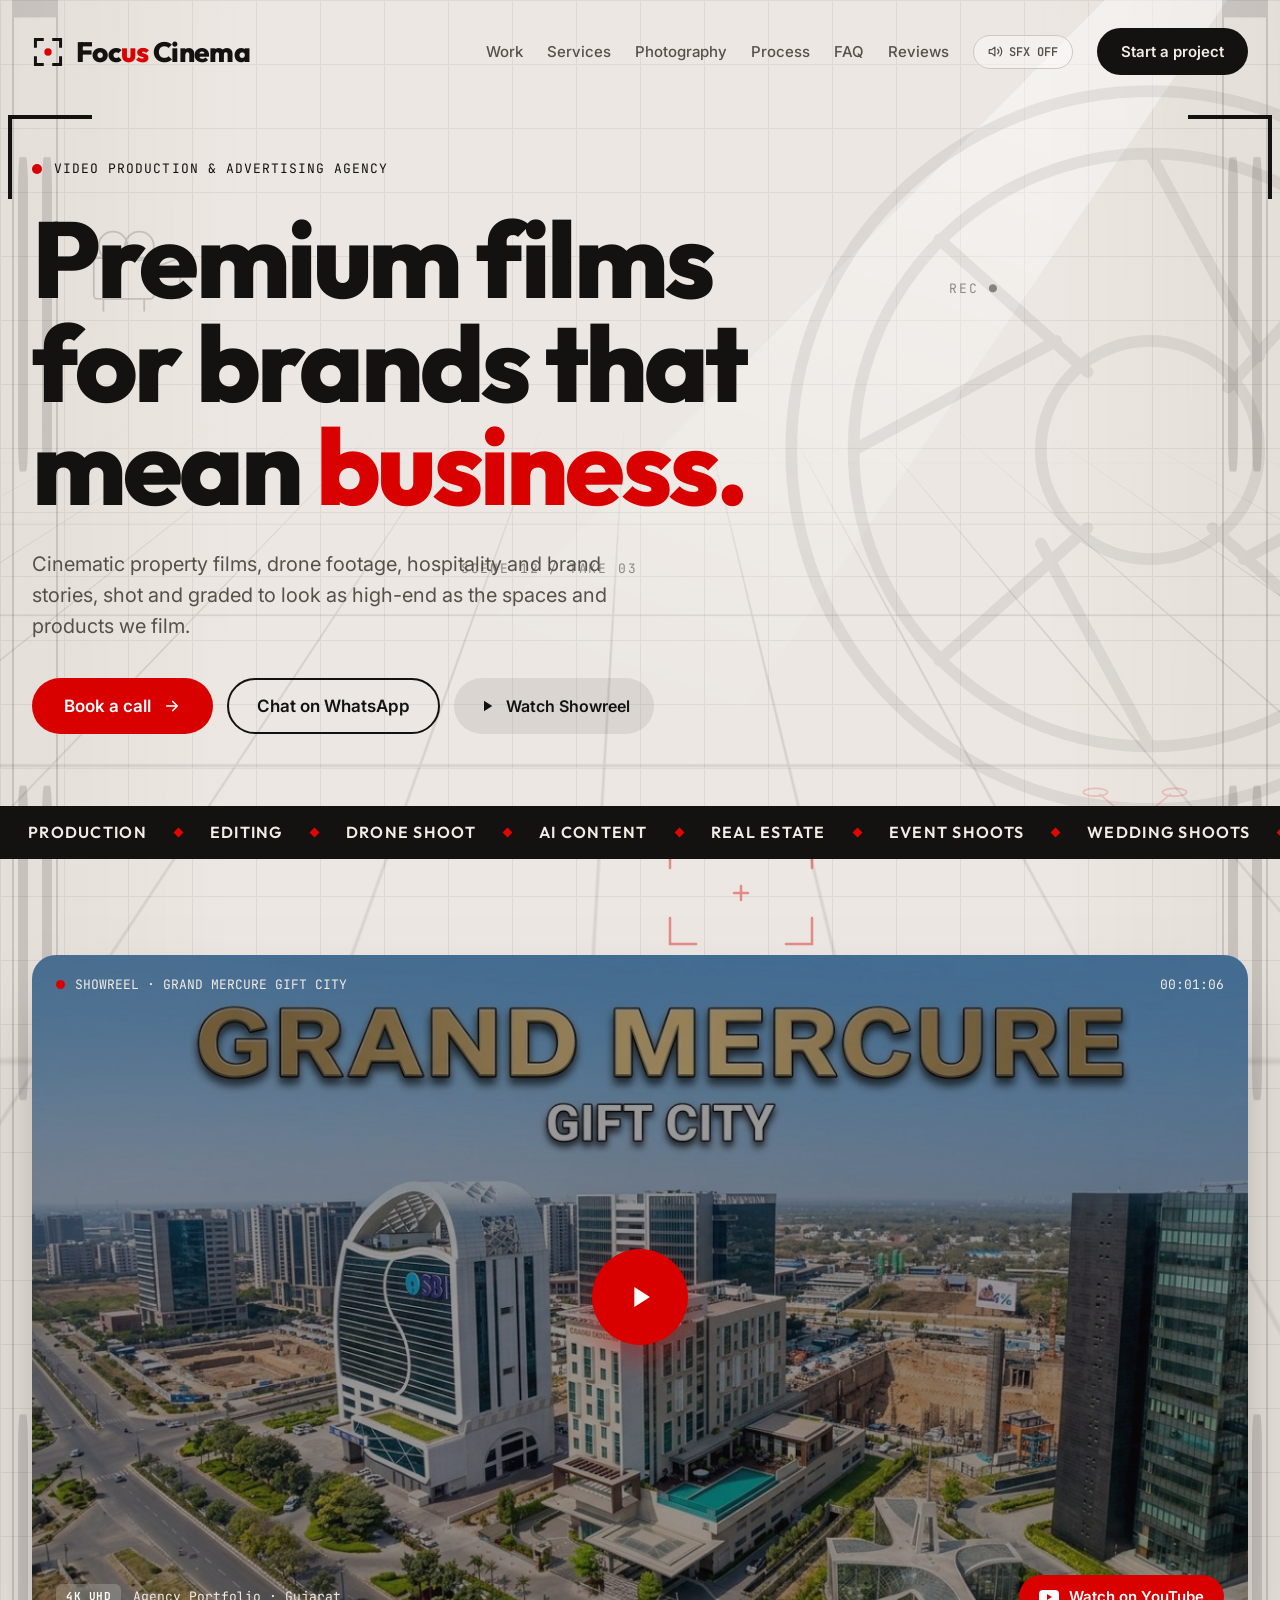
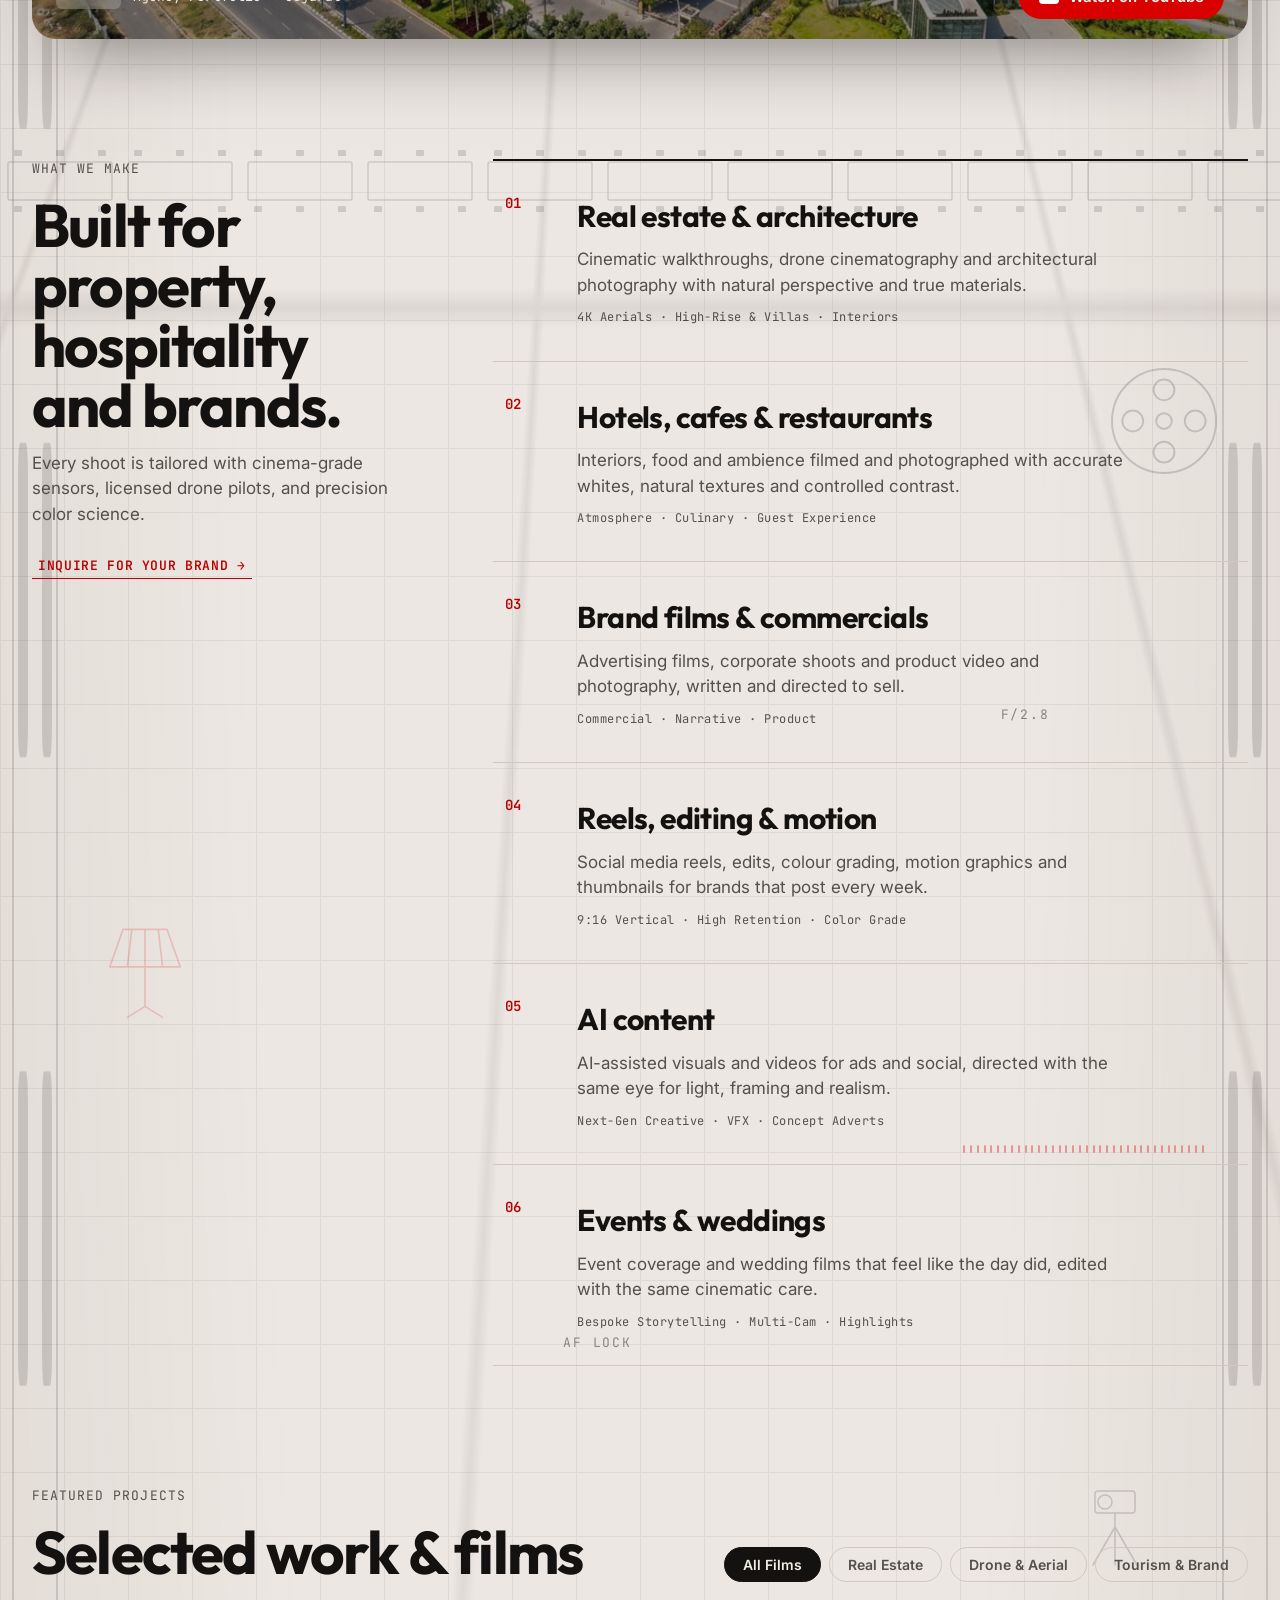
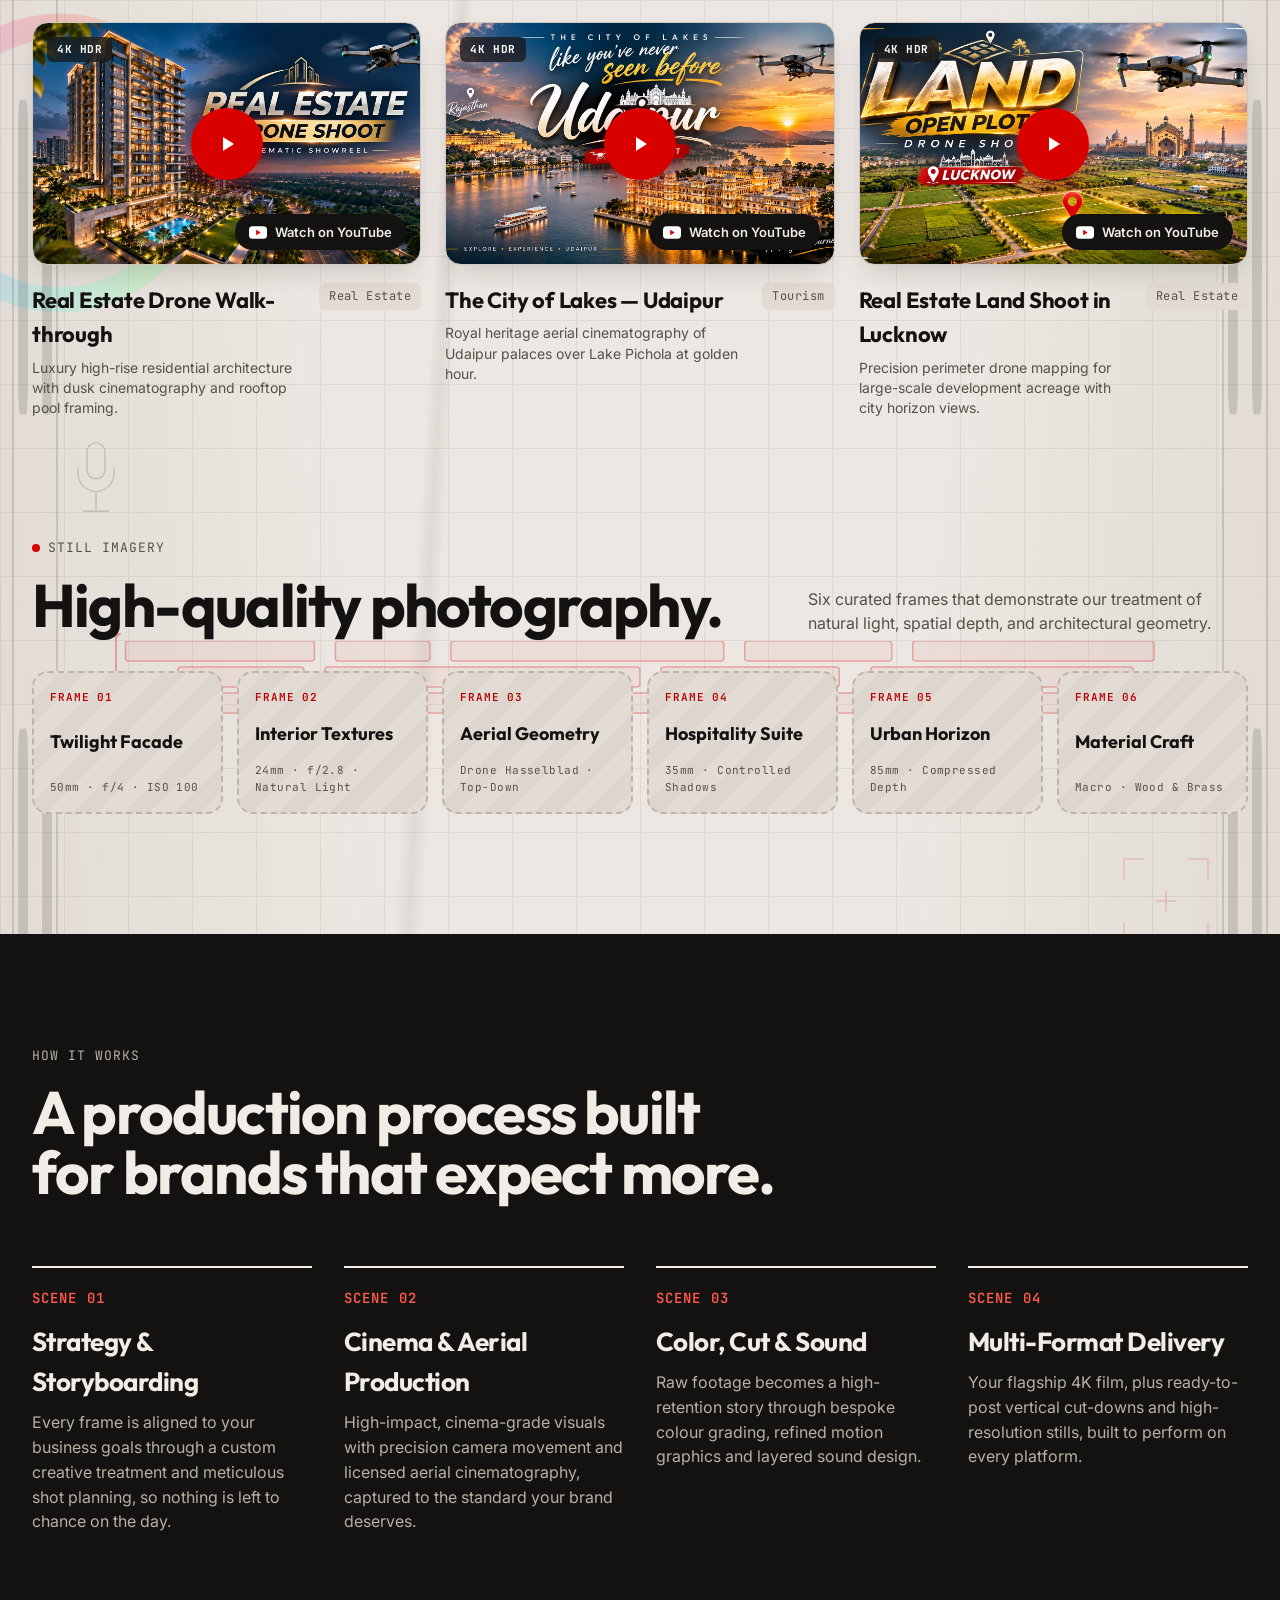
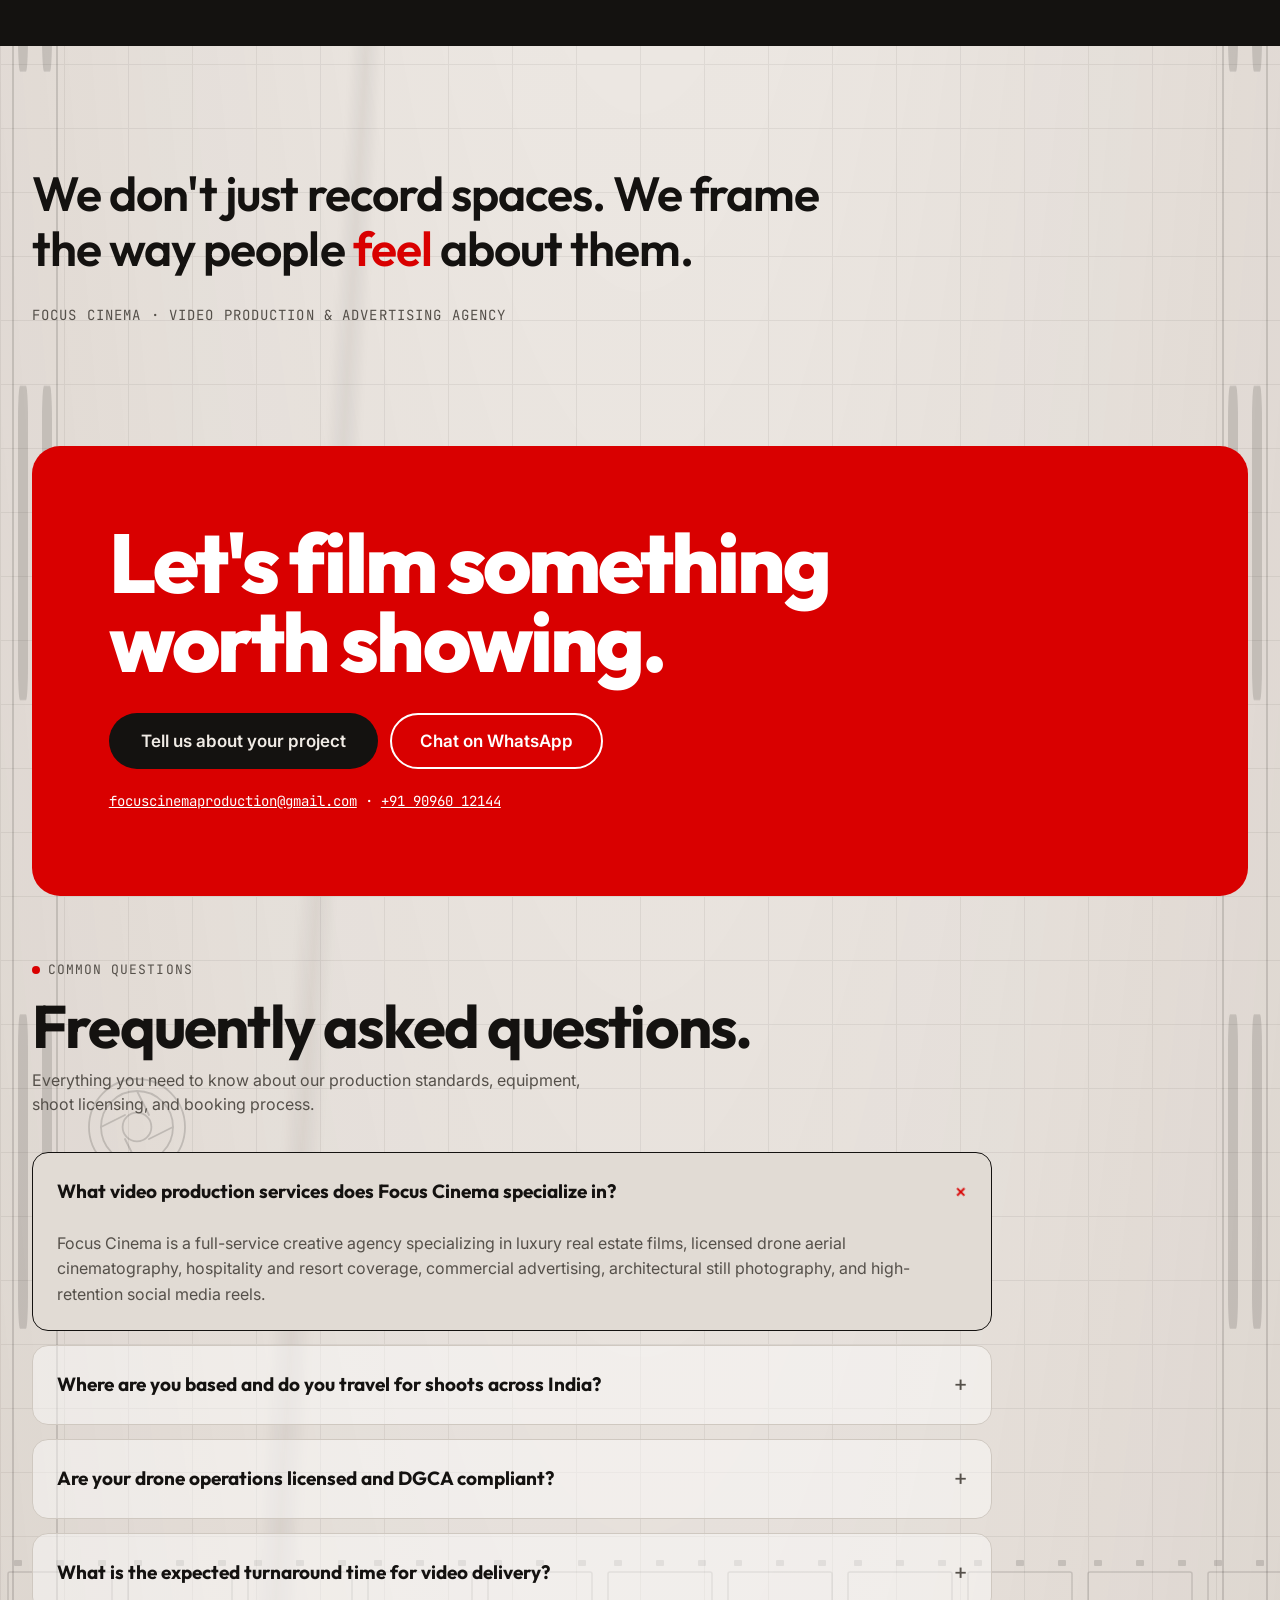
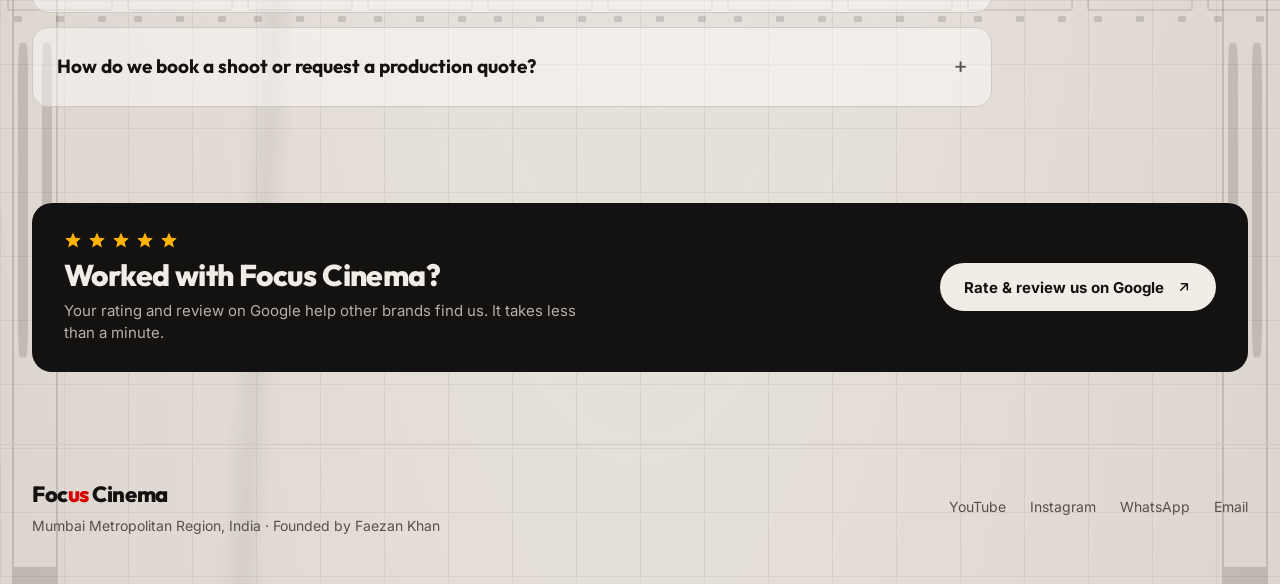
==== commit 81a386ce: "Comprehensive SEO overhaul: Meta tags, Schema.org JSON-LD, sitemap.xml, robots.txt, and FAQ accordio" ====
--- a/index.html
+++ b/index.html
@@ -3,20 +3,217 @@
 <head>
   <meta charset="utf-8">
   <meta name="viewport" content="width=device-width, initial-scale=1">
-  <title>Focus Cinema — Video Production &amp; Advertising Agency</title>
-  <meta name="description" content="Cinematic property films, licensed drone footage, hospitality and brand stories, shot and graded in Mumbai Metropolitan Region by Focus Cinema.">
-  <meta property="og:title" content="Focus Cinema — Premium Video Production &amp; Advertising">
-  <meta property="og:description" content="Cinematic property films, drone footage, hospitality and brand stories, shot and graded to look as high-end as the spaces and products we film.">
+  
+  <!-- PRIMARY SEO SEARCH METATAGS -->
+  <title>Focus Cinema | Video Production Agency &amp; Drone Shoots | Mumbai</title>
+  <meta name="title" content="Focus Cinema | Video Production Agency &amp; Drone Shoots | Mumbai">
+  <meta name="description" content="Focus Cinema is an elite video production and advertising agency in Mumbai specializing in 4K real estate films, licensed drone shoots, hospitality, and brand commercials.">
+  <meta name="keywords" content="video production agency mumbai, drone shoot mumbai, real estate video production, commercial video agency, drone videography india, architectural photography, luxury property walkthrough, hotel video shoot, focus cinema, faezan khan">
+  <meta name="author" content="Faezan Khan">
+  <meta name="robots" content="index, follow, max-snippet:-1, max-image-preview:large, max-video-preview:-1">
+  <link rel="canonical" href="https://focuscinemaa.com/">
+  
+  <!-- LOCAL SEO & GEOTAGGING (MUMBAI, MAHARASHTRA, INDIA) -->
+  <meta name="geo.region" content="IN-MH">
+  <meta name="geo.placename" content="Mumbai">
+  <meta name="geo.position" content="19.0760;72.8777">
+  <meta name="ICBM" content="19.0760, 72.8777">
+
+  <!-- OPEN GRAPH / FACEBOOK / LINKEDIN -->
   <meta property="og:type" content="website">
+  <meta property="og:site_name" content="Focus Cinema">
   <meta property="og:url" content="https://focuscinemaa.com/">
+  <meta property="og:title" content="Focus Cinema | Video Production Agency &amp; Drone Shoots | Mumbai">
+  <meta property="og:description" content="High-end video production, drone cinematography, and commercial advertising films shot and graded for premium brands across India.">
+  <meta property="og:image" content="https://focuscinemaa.com/assets/grand-mercure-showreel.jpg">
+  <meta property="og:image:width" content="1280">
+  <meta property="og:image:height" content="720">
+  <meta property="og:image:alt" content="Focus Cinema Production Showreel Grand Mercure GIFT City">
+  <meta property="og:locale" content="en_IN">
+
+  <!-- TWITTER CARDS -->
+  <meta name="twitter:card" content="summary_large_image">
+  <meta name="twitter:url" content="https://focuscinemaa.com/">
+  <meta name="twitter:title" content="Focus Cinema | Video Production Agency &amp; Drone Shoots | Mumbai">
+  <meta name="twitter:description" content="High-end video production, drone cinematography, and commercial advertising films shot and graded for premium brands across India.">
+  <meta name="twitter:image" content="https://focuscinemaa.com/assets/grand-mercure-showreel.jpg">
+  
   <meta name="theme-color" content="#ECE7E2">
   <link rel="icon" type="image/svg+xml" href="./favicon.svg">
   
+  <!-- FONTS -->
   <link rel="preconnect" href="https://fonts.googleapis.com">
   <link rel="preconnect" href="https://fonts.gstatic.com" crossorigin>
   <link href="https://fonts.googleapis.com/css2?family=Outfit:wght@500;600;700;800&amp;family=Inter:wght@400;500;600&amp;family=JetBrains+Mono:wght@400;500;600&amp;family=Syne:wght@700;800&amp;display=swap" rel="stylesheet">
   
   <link rel="stylesheet" href="./styles.css">
+
+  <!-- STRUCTURED DATA (SCHEMA.ORG JSON-LD FOR GOOGLE SEARCH & KNOWLEDGE GRAPH) -->
+  <script type="application/ld+json">
+  {
+    "@context": "https://schema.org",
+    "@graph": [
+      {
+        "@type": ["ProfessionalService", "LocalBusiness"],
+        "@id": "https://focuscinemaa.com/#organization",
+        "name": "Focus Cinema",
+        "legalName": "Focus Cinema Video Production & Advertising Agency",
+        "alternateName": "Focus Cinema Production",
+        "url": "https://focuscinemaa.com/",
+        "logo": "https://focuscinemaa.com/favicon.svg",
+        "image": "https://focuscinemaa.com/assets/grand-mercure-showreel.jpg",
+        "description": "Focus Cinema is an elite video production and advertising agency in Mumbai specializing in 4K real estate films, licensed drone shoots, hospitality, and brand commercials.",
+        "founder": {
+          "@type": "Person",
+          "name": "Faezan Khan",
+          "jobTitle": "Director & Founder"
+        },
+        "telephone": "+919096012144",
+        "email": "focuscinemaproduction@gmail.com",
+        "address": {
+          "@type": "PostalAddress",
+          "addressLocality": "Mumbai",
+          "addressRegion": "Maharashtra",
+          "addressCountry": "IN"
+        },
+        "geo": {
+          "@type": "GeoCoordinates",
+          "latitude": "19.0760",
+          "longitude": "72.8777"
+        },
+        "areaServed": [
+          { "@type": "City", "name": "Mumbai" },
+          { "@type": "City", "name": "Navi Mumbai" },
+          { "@type": "City", "name": "Thane" },
+          { "@type": "City", "name": "Ahmedabad" },
+          { "@type": "City", "name": "Udaipur" },
+          { "@type": "City", "name": "Delhi" },
+          { "@type": "City", "name": "Lucknow" },
+          { "@type": "Country", "name": "India" }
+        ],
+        "priceRange": "$$$",
+        "sameAs": [
+          "https://www.youtube.com/@FocusCinemaproduction",
+          "https://www.instagram.com/focuscinemaa",
+          "https://share.google/0YecEpl7yazQiMZ4p"
+        ],
+        "hasOfferCatalog": {
+          "@type": "OfferCatalog",
+          "name": "Focus Cinema Production Services",
+          "itemListElement": [
+            {
+              "@type": "Offer",
+              "itemOffered": {
+                "@type": "Service",
+                "name": "Real Estate Drone Walk-Throughs & Architecture Shoots",
+                "description": "Cinematic aerial walkthroughs, luxury property films, and architectural cinematography."
+              }
+            },
+            {
+              "@type": "Offer",
+              "itemOffered": {
+                "@type": "Service",
+                "name": "Hospitality & Hotel Video Production",
+                "description": "Resort, cafe, and hotel interior and exterior cinematic coverage."
+              }
+            },
+            {
+              "@type": "Offer",
+              "itemOffered": {
+                "@type": "Service",
+                "name": "Brand Films & Commercial Advertising",
+                "description": "Corporate films, commercial shoots, and product video production written to convert."
+              }
+            },
+            {
+              "@type": "Offer",
+              "itemOffered": {
+                "@type": "Service",
+                "name": "Social Media Reels, Color Grading & Motion Graphics",
+                "description": "High-retention vertical videos, color grading, and weekly social content."
+              }
+            }
+          ]
+        },
+        "aggregateRating": {
+          "@type": "AggregateRating",
+          "ratingValue": "5.0",
+          "reviewCount": "24",
+          "bestRating": "5",
+          "worstRating": "1"
+        }
+      },
+      {
+        "@type": "WebSite",
+        "@id": "https://focuscinemaa.com/#website",
+        "url": "https://focuscinemaa.com/",
+        "name": "Focus Cinema",
+        "description": "Premium Video Production & Drone Shoot Agency in Mumbai",
+        "publisher": {
+          "@id": "https://focuscinemaa.com/#organization"
+        },
+        "inLanguage": "en-IN"
+      },
+      {
+        "@type": "VideoObject",
+        "@id": "https://focuscinemaa.com/#showreel",
+        "name": "Focus Cinema Agency Showreel — Grand Mercure GIFT City",
+        "description": "Cinematic property tour, aerial drone footage, and luxury interior cinematography by Focus Cinema.",
+        "thumbnailUrl": "https://focuscinemaa.com/assets/grand-mercure-showreel.jpg",
+        "uploadDate": "2024-01-15T08:00:00+05:30",
+        "duration": "PT1M6S",
+        "contentUrl": "https://youtu.be/C2CJpW53Ucw",
+        "embedUrl": "https://www.youtube.com/embed/C2CJpW53Ucw"
+      },
+      {
+        "@type": "FAQPage",
+        "@id": "https://focuscinemaa.com/#faq",
+        "mainEntity": [
+          {
+            "@type": "Question",
+            "name": "What services does Focus Cinema specialize in?",
+            "acceptedAnswer": {
+              "@type": "Answer",
+              "text": "Focus Cinema specializes in luxury real estate walkthroughs, licensed drone cinematography, hotel and resort films, commercial brand advertising, high-retention social media reels, and architectural photography."
+            }
+          },
+          {
+            "@type": "Question",
+            "name": "Where is Focus Cinema located and which locations do you cover?",
+            "acceptedAnswer": {
+              "@type": "Answer",
+              "text": "Focus Cinema is headquartered in the Mumbai Metropolitan Region (MMR), Maharashtra, India. We undertake client productions across all major Indian cities including Mumbai, Ahmedabad, Udaipur, Delhi, Lucknow, Goa, and Bangalore."
+            }
+          },
+          {
+            "@type": "Question",
+            "name": "Are your drone shoots legally compliant and licensed?",
+            "acceptedAnswer": {
+              "@type": "Answer",
+              "text": "Yes. All drone flights are executed by certified, experienced aerial cinematographers with strict adherence to DGCA safety guidelines and necessary airspace permissions."
+            }
+          },
+          {
+            "@type": "Question",
+            "name": "What is the typical delivery turnaround time for a film project?",
+            "acceptedAnswer": {
+              "@type": "Answer",
+              "text": "Standard property and commercial films are delivered within 3 to 7 working days, including full bespoke color grading, sound design, and vertical formats for social media."
+            }
+          },
+          {
+            "@type": "Question",
+            "name": "How can I book a shoot with Focus Cinema?",
+            "acceptedAnswer": {
+              "@type": "Answer",
+              "text": "You can book directly by clicking 'Start a project' on our website, messaging us instantly on WhatsApp at +91 90960 12144, or emailing focuscinemaproduction@gmail.com."
+            }
+          }
+        ]
+      }
+    ]
+  }
+  </script>
 </head>
 <body>
   <div class="page-shell">
@@ -227,6 +424,7 @@
           <a href="#services">Services</a>
           <a href="#photography">Photography</a>
           <a href="#process">Process</a>
+          <a href="#faq">FAQ</a>
           <a href="#reviews">Reviews</a>
           
           <button type="button" id="audio-toggle-btn" class="audio-toggle-pill" aria-pressed="false" aria-label="Toggle camera sound effects">
@@ -610,6 +808,69 @@
           </div>
         </section>
 
+        <!-- FAQ SECTION FOR SEARCH ENGINE VISIBILITY & RICH SNIPPETS -->
+        <section id="faq" class="faq-section container" aria-label="Frequently Asked Questions">
+          <div class="faq-header">
+            <div class="section-kicker">
+              <span class="kicker-dot"></span>Common Questions
+            </div>
+            <h2 class="section-heading">Frequently asked questions.</h2>
+            <p class="faq-subtitle">Everything you need to know about our production standards, equipment, shoot licensing, and booking process.</p>
+          </div>
+
+          <div class="faq-accordion">
+            <details class="faq-item" open>
+              <summary class="faq-question">
+                <span>What video production services does Focus Cinema specialize in?</span>
+                <span class="faq-icon" aria-hidden="true">+</span>
+              </summary>
+              <div class="faq-answer">
+                <p>Focus Cinema is a full-service creative agency specializing in luxury real estate films, licensed drone aerial cinematography, hospitality and resort coverage, commercial advertising, architectural still photography, and high-retention social media reels.</p>
+              </div>
+            </details>
+
+            <details class="faq-item">
+              <summary class="faq-question">
+                <span>Where are you based and do you travel for shoots across India?</span>
+                <span class="faq-icon" aria-hidden="true">+</span>
+              </summary>
+              <div class="faq-answer">
+                <p>We are founded and based in the Mumbai Metropolitan Region (MMR), India. Our crew regularly travels for landmark productions across India, including Mumbai, Ahmedabad, Udaipur, Delhi NCR, Lucknow, Jaipur, Goa, and Bangalore.</p>
+              </div>
+            </details>
+
+            <details class="faq-item">
+              <summary class="faq-question">
+                <span>Are your drone operations licensed and DGCA compliant?</span>
+                <span class="faq-icon" aria-hidden="true">+</span>
+              </summary>
+              <div class="faq-answer">
+                <p>Yes. All aerial drone operations are conducted by certified pilots adhering strictly to DGCA regulations and airspace permissions. We utilize professional DJI camera drones equipped with high-dynamic-range sensors for cinema-grade 4K aerials.</p>
+              </div>
+            </details>
+
+            <details class="faq-item">
+              <summary class="faq-question">
+                <span>What is the expected turnaround time for video delivery?</span>
+                <span class="faq-icon" aria-hidden="true">+</span>
+              </summary>
+              <div class="faq-answer">
+                <p>Most commercial property and drone walkthrough films are edited, graded, and delivered within 3 to 7 working days after shoot completion, complete with social cut-downs and high-resolution stills.</p>
+              </div>
+            </details>
+
+            <details class="faq-item">
+              <summary class="faq-question">
+                <span>How do we book a shoot or request a production quote?</span>
+                <span class="faq-icon" aria-hidden="true">+</span>
+              </summary>
+              <div class="faq-answer">
+                <p>Simply click <a href="#contact" data-open-booking>Start a project</a>, chat directly with us on <a href="https://wa.me/919096012144" target="_blank" rel="noopener noreferrer">WhatsApp (+91 90960 12144)</a>, or email <a href="mailto:focuscinemaproduction@gmail.com">focuscinemaproduction@gmail.com</a>. We review your vision and deliver a tailored treatment and quote within 24 hours.</p>
+              </div>
+            </details>
+          </div>
+        </section>
+
         <!-- GOOGLE REVIEWS SECTION -->
         <section id="reviews" class="reviews-section container">
           <div class="reviews-box">
--- a/styles.css
+++ b/styles.css
@@ -1798,6 +1798,100 @@
   50% { transform: scale(0.88); }
 }
 @keyframes marq { to { transform: translateX(-50%); } }
+
+/* =========================================
+   FAQ ACCORDION SECTION (SEO & SERP ENHANCEMENT)
+   ========================================= */
+.faq-section {
+  padding-bottom: 96px;
+}
+
+.faq-header {
+  margin-bottom: 36px;
+}
+
+.faq-subtitle {
+  margin: 12px 0 0;
+  color: var(--muted);
+  font-size: 16px;
+  max-width: 580px;
+  line-height: 1.5;
+}
+
+.faq-accordion {
+  display: flex;
+  flex-direction: column;
+  gap: 14px;
+  max-width: 960px;
+}
+
+.faq-item {
+  border: 1px solid var(--border);
+  border-radius: 16px;
+  background: rgba(255, 255, 255, 0.45);
+  overflow: hidden;
+  transition: all 0.25s ease;
+}
+
+.faq-item:hover {
+  border-color: var(--ink);
+  background: rgba(255, 255, 255, 0.7);
+}
+
+.faq-item[open] {
+  background: var(--surface-hover);
+  border-color: var(--ink);
+}
+
+.faq-question {
+  padding: 22px 24px;
+  font-family: var(--font-display);
+  font-weight: 700;
+  font-size: 19px;
+  color: var(--ink);
+  list-style: none;
+  display: flex;
+  align-items: center;
+  justify-content: space-between;
+  gap: 16px;
+  cursor: pointer;
+  user-select: none;
+}
+
+.faq-question::-webkit-details-marker {
+  display: none;
+}
+
+.faq-icon {
+  font-family: var(--font-mono);
+  font-size: 22px;
+  font-weight: 400;
+  color: var(--muted);
+  transition: transform 0.25s ease, color 0.25s ease;
+  flex-shrink: 0;
+}
+
+.faq-item[open] .faq-icon {
+  transform: rotate(45deg);
+  color: var(--accent);
+}
+
+.faq-answer {
+  padding: 0 24px 22px;
+  color: var(--muted);
+  font-size: 16px;
+  line-height: 1.6;
+}
+
+.faq-answer p {
+  margin: 0;
+}
+
+.faq-answer a {
+  color: var(--ink);
+  text-decoration: underline;
+  font-weight: 600;
+}
 
 @media (max-width: 900px) {
   .bg-filmwrap, .tl, .wave, .wheel, .vf { display: none; }
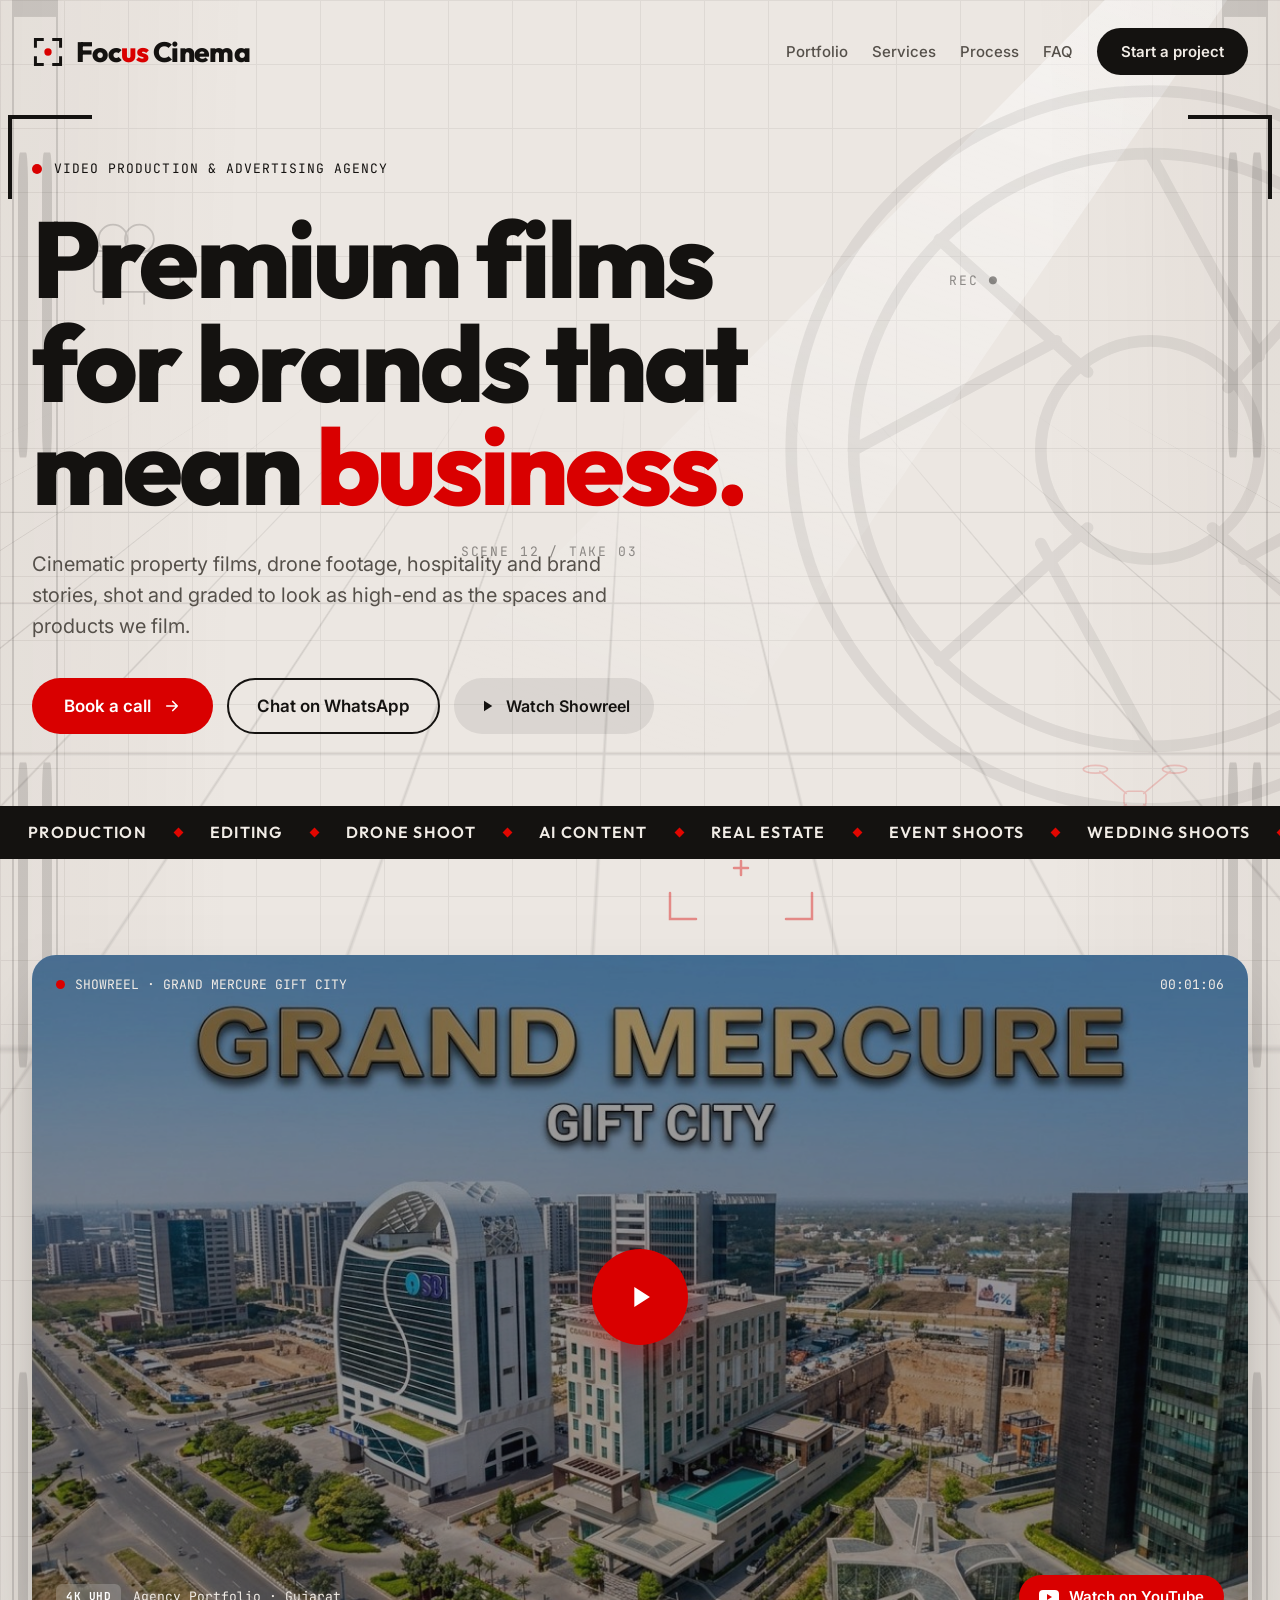
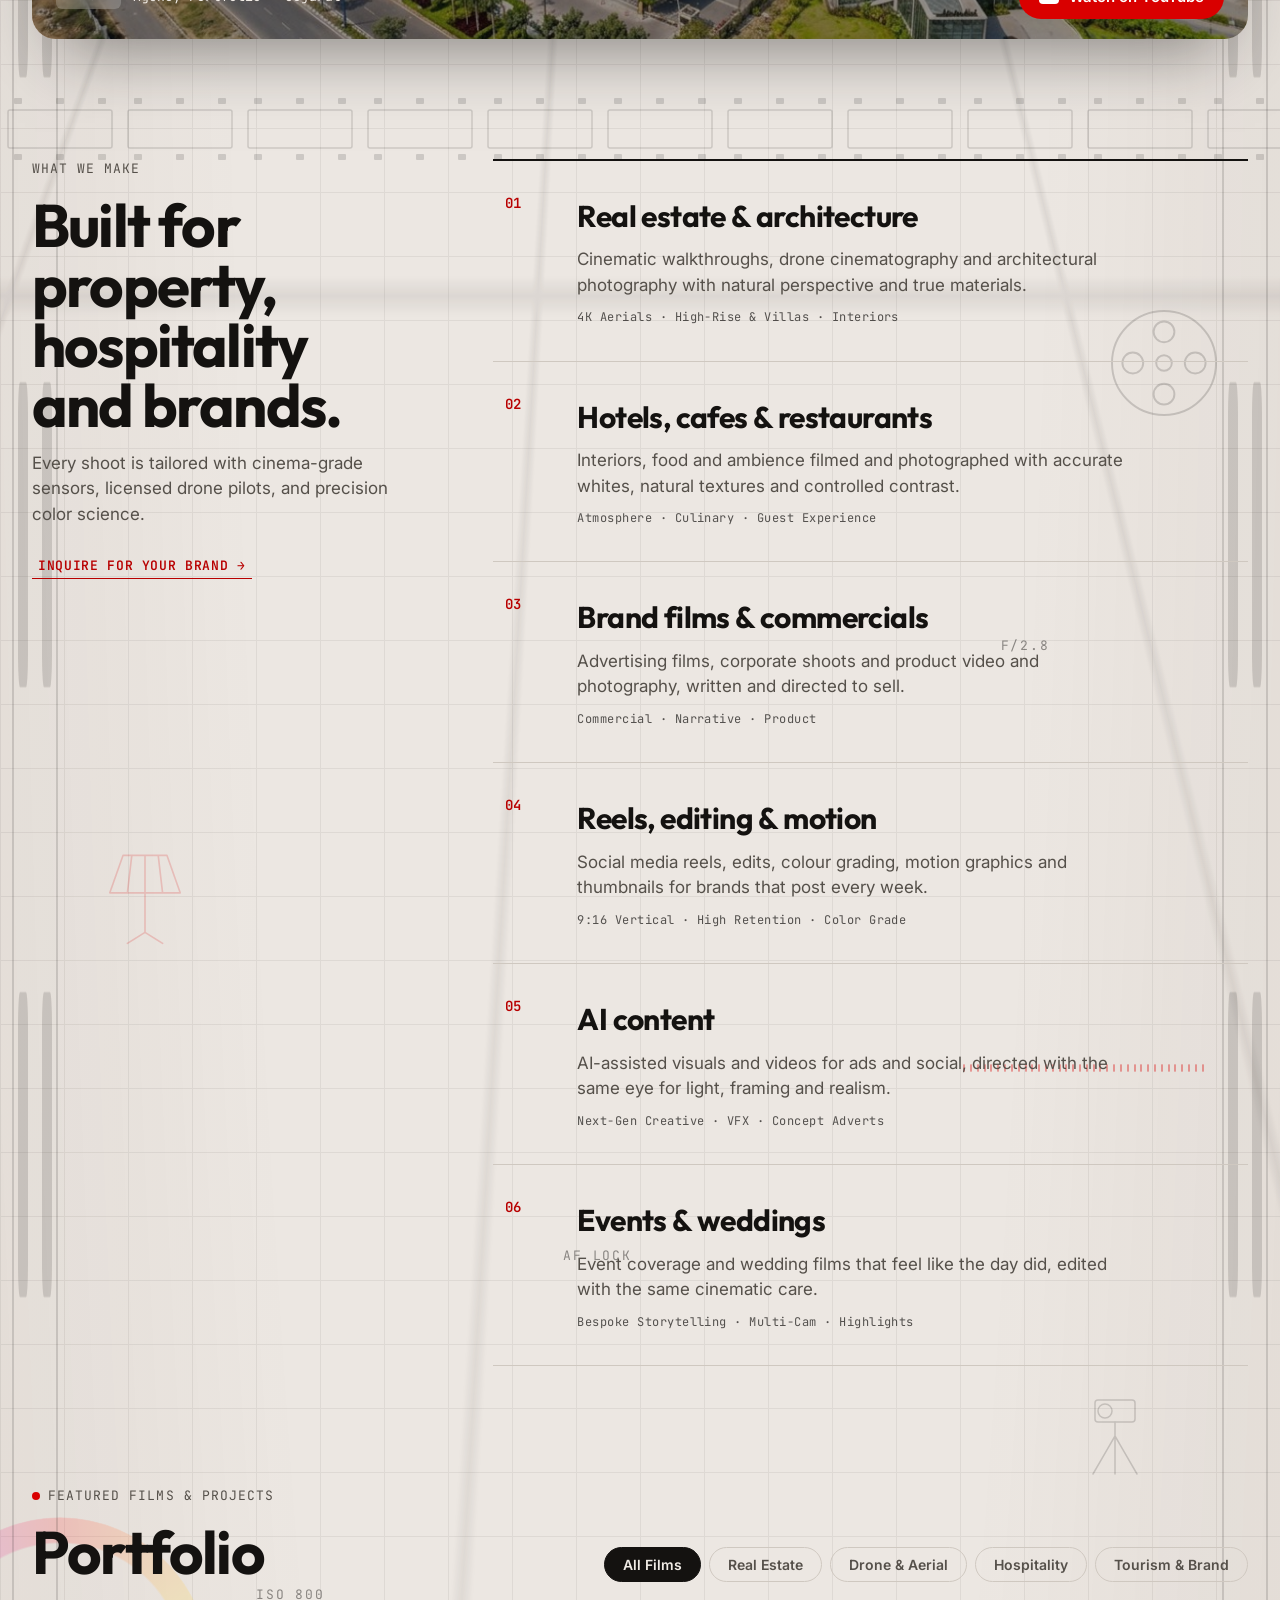
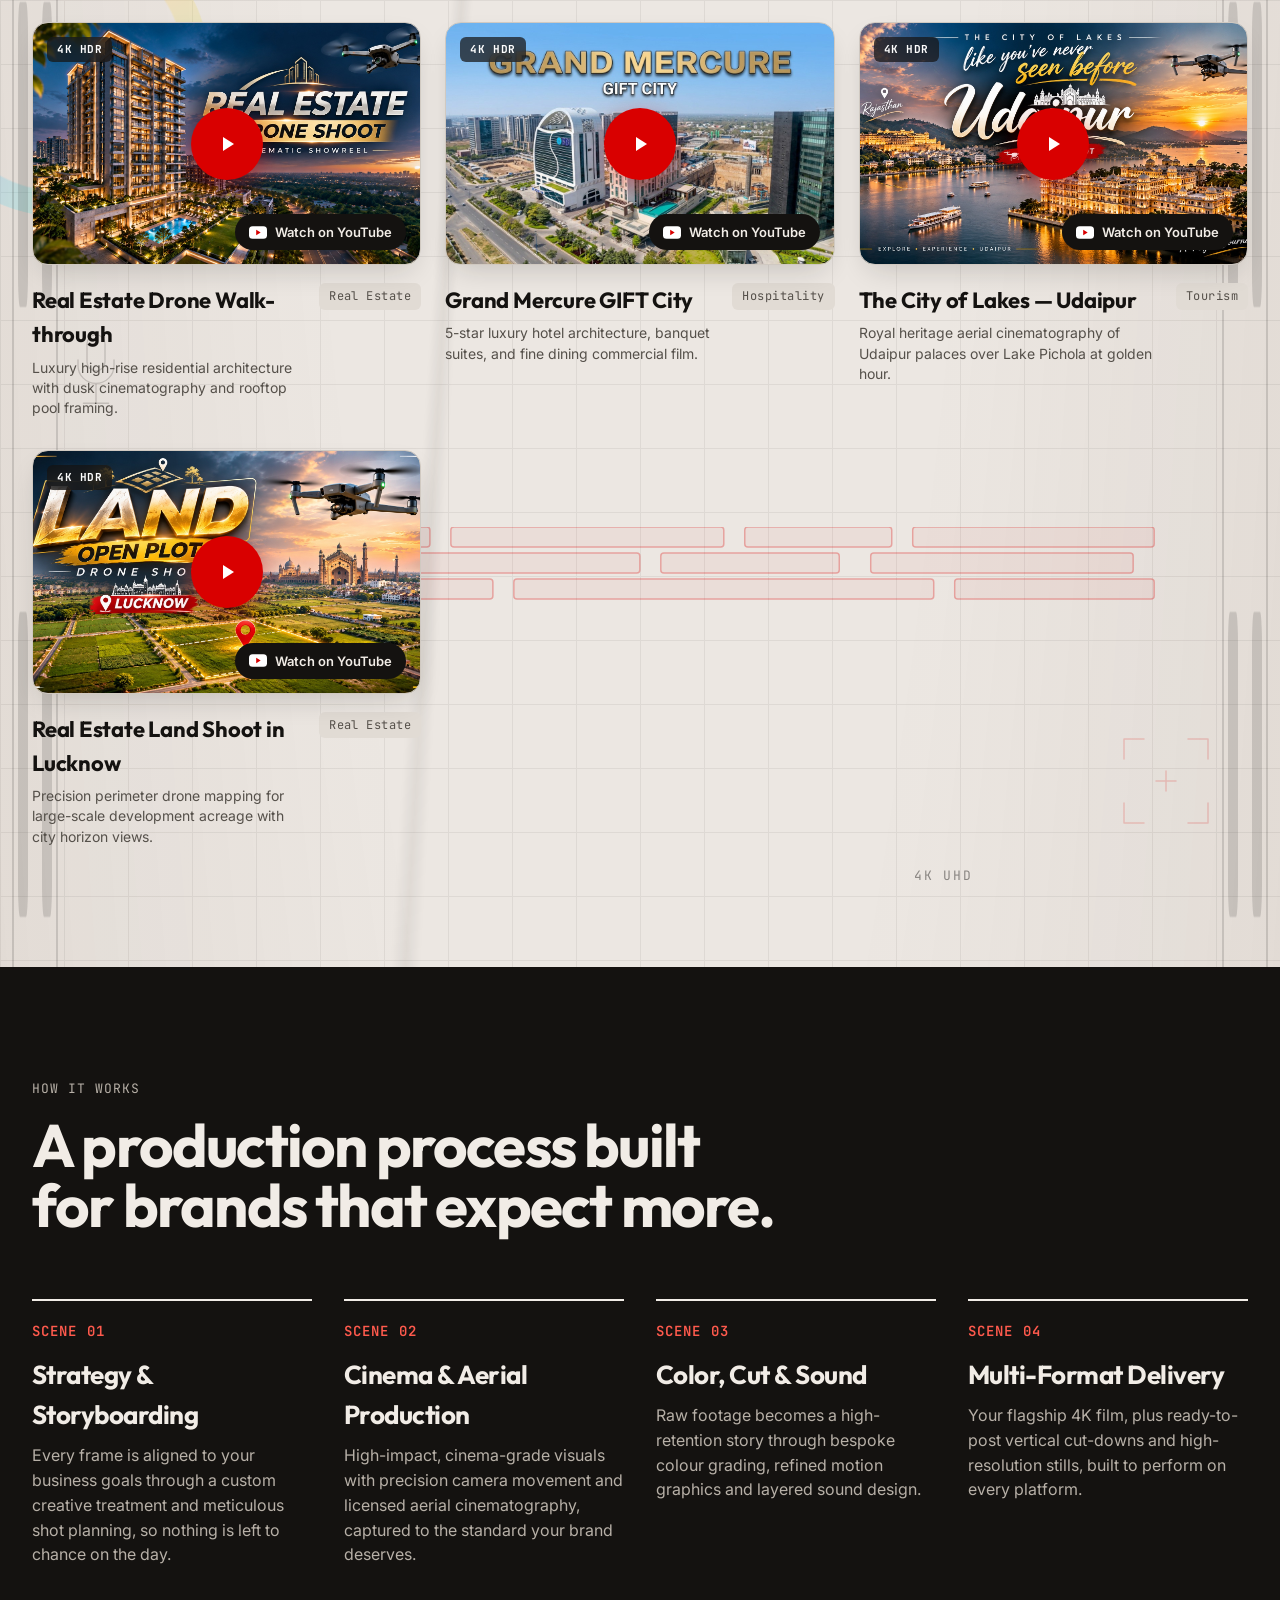
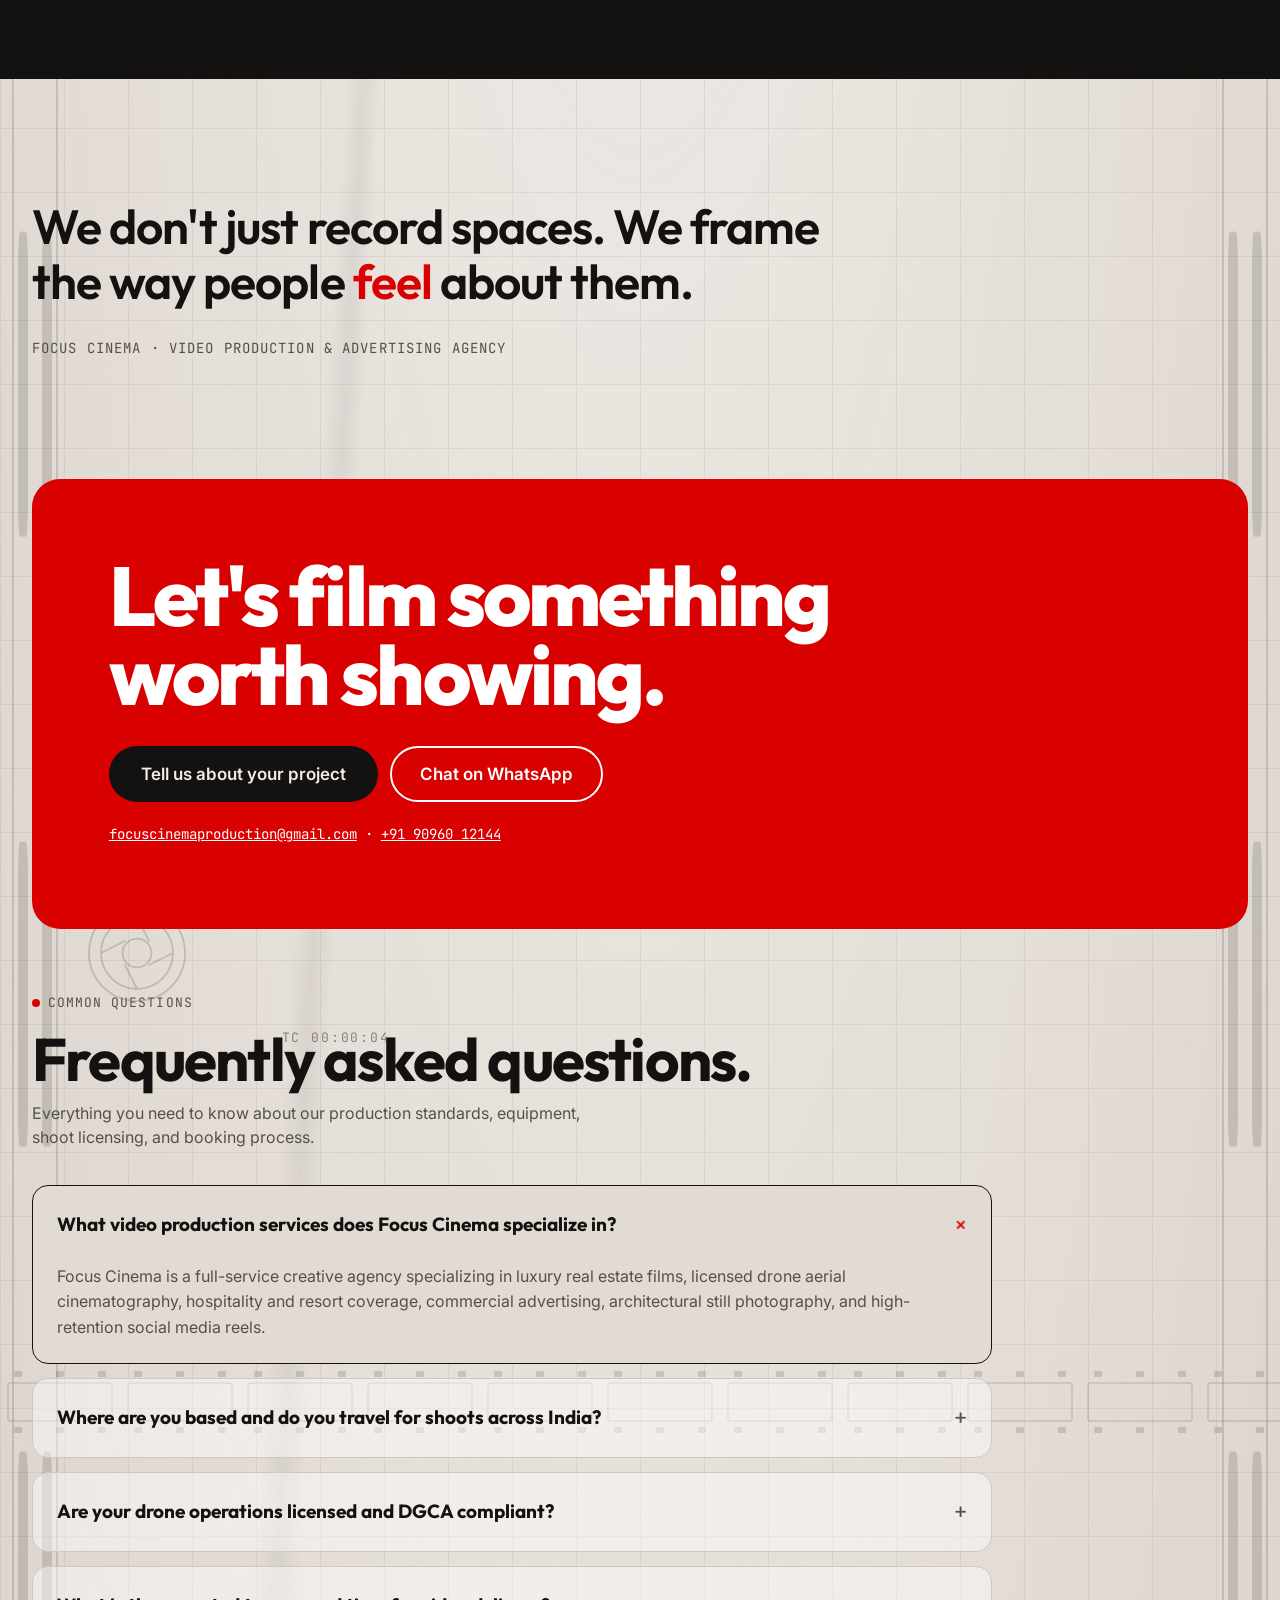
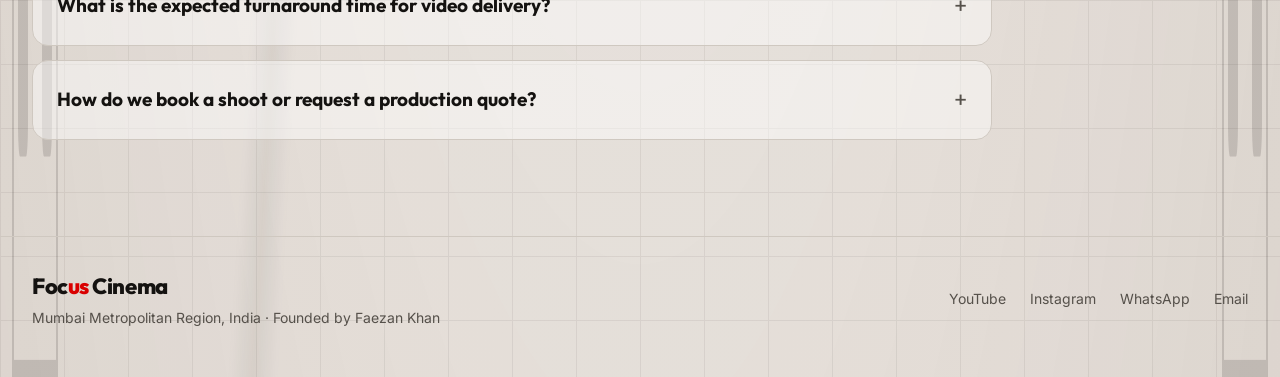
==== commit dff08108: "Navigation & layout update: replace Work with Portfolio section, remove Photography, Reviews, and SF" ====
--- a/index.html
+++ b/index.html
@@ -420,22 +420,10 @@
         </a>
 
         <nav class="nav" aria-label="Primary navigation">
-          <a href="#portfolio">Work</a>
+          <a href="#portfolio">Portfolio</a>
           <a href="#services">Services</a>
-          <a href="#photography">Photography</a>
           <a href="#process">Process</a>
           <a href="#faq">FAQ</a>
-          <a href="#reviews">Reviews</a>
-          
-          <button type="button" id="audio-toggle-btn" class="audio-toggle-pill" aria-pressed="false" aria-label="Toggle camera sound effects">
-            <svg width="15" height="15" viewBox="0 0 24 24" fill="none" stroke="currentColor" stroke-width="2" stroke-linecap="round" stroke-linejoin="round" aria-hidden="true">
-              <polygon points="11 5 6 9 2 9 2 15 6 15 11 19 11 5"></polygon>
-              <path d="M15.54 8.46a5 5 0 0 1 0 7.07"></path>
-              <path d="M19.07 4.93a10 10 0 0 1 0 14.14"></path>
-            </svg>
-            <span class="audio-label">SFX OFF</span>
-          </button>
-
           <a href="#contact" data-open-booking class="nav-cta">Start a project</a>
         </nav>
       </header>
@@ -595,8 +583,10 @@
         <section id="portfolio" class="work-section container">
           <div class="work-header">
             <div>
-              <div class="section-kicker">Featured Projects</div>
-              <h2 class="section-heading">Selected work &amp; films</h2>
+              <div class="section-kicker">
+                <span class="kicker-dot"></span>Featured Films &amp; Projects
+              </div>
+              <h2 class="section-heading">Portfolio</h2>
             </div>
 
             <!-- Filter Chips -->
@@ -604,6 +594,7 @@
               <button type="button" class="filter-btn active" data-filter="all" role="tab" aria-selected="true">All Films</button>
               <button type="button" class="filter-btn" data-filter="real-estate" role="tab" aria-selected="false">Real Estate</button>
               <button type="button" class="filter-btn" data-filter="drone" role="tab" aria-selected="false">Drone &amp; Aerial</button>
+              <button type="button" class="filter-btn" data-filter="hospitality" role="tab" aria-selected="false">Hospitality</button>
               <button type="button" class="filter-btn" data-filter="tourism" role="tab" aria-selected="false">Tourism &amp; Brand</button>
             </div>
           </div>
@@ -637,7 +628,35 @@
               </div>
             </article>
 
-            <!-- PROJECT 2: Udaipur -->
+            <!-- PROJECT 2: Grand Mercure Commercial -->
+            <article class="work-card" data-category="hospitality drone" data-video="showreel">
+              <div class="work-thumb thumb-hospitality">
+                <span class="work-quality-tag">4K HDR</span>
+                <span class="work-play-bubble" aria-label="Play Grand Mercure GIFT City Film">
+                  <svg width="24" height="24" viewBox="0 0 24 24" fill="#FFFFFF" aria-hidden="true">
+                    <path d="M8 5v14l11-7z"></path>
+                  </svg>
+                </span>
+
+                <a href="https://youtu.be/C2CJpW53Ucw" target="_blank" rel="noopener noreferrer" class="work-yt-badge no-modal">
+                  <svg width="18" height="13" viewBox="0 0 20 14" aria-hidden="true">
+                    <rect width="20" height="14" rx="4" fill="#FFFFFF"></rect>
+                    <path d="M8 4l5 3-5 3z" fill="#D90000"></path>
+                  </svg>
+                  Watch on YouTube
+                </a>
+              </div>
+
+              <div class="work-meta">
+                <div>
+                  <h3 class="work-title">Grand Mercure GIFT City</h3>
+                  <p class="work-snippet">5-star luxury hotel architecture, banquet suites, and fine dining commercial film.</p>
+                </div>
+                <span class="work-cat">Hospitality</span>
+              </div>
+            </article>
+
+            <!-- PROJECT 3: Udaipur -->
             <article class="work-card" data-category="drone tourism" data-video="udaipur">
               <div class="work-thumb thumb-udaipur">
                 <span class="work-quality-tag">4K HDR</span>
@@ -665,7 +684,7 @@
               </div>
             </article>
 
-            <!-- PROJECT 3: Lucknow -->
+            <!-- PROJECT 4: Lucknow -->
             <article class="work-card" data-category="real-estate drone" data-video="lucknow">
               <div class="work-thumb thumb-lucknow">
                 <span class="work-quality-tag">4K HDR</span>
@@ -692,59 +711,6 @@
                 <span class="work-cat">Real Estate</span>
               </div>
             </article>
-          </div>
-        </section>
-
-        <!-- PHOTOGRAPHY SECTION -->
-        <section id="photography" class="photo-section container">
-          <div class="photo-header">
-            <div>
-              <div class="section-kicker">
-                <span class="kicker-dot"></span>Still Imagery
-              </div>
-              <h2 class="section-heading">High-quality photography.</h2>
-            </div>
-            <p class="photo-subtitle">
-              Six curated frames that demonstrate our treatment of natural light, spatial depth, and architectural geometry.
-            </p>
-          </div>
-
-          <div class="photo-grid">
-            <div class="photo-frame" data-label="Architectural Facade">
-              <span class="photo-badge">Frame 01</span>
-              <span class="photo-title">Twilight Facade</span>
-              <span class="photo-meta">50mm · f/4 · ISO 100</span>
-            </div>
-
-            <div class="photo-frame" data-label="Luxury Interior">
-              <span class="photo-badge">Frame 02</span>
-              <span class="photo-title">Interior Textures</span>
-              <span class="photo-meta">24mm · f/2.8 · Natural Light</span>
-            </div>
-
-            <div class="photo-frame" data-label="Aerial Grid">
-              <span class="photo-badge">Frame 03</span>
-              <span class="photo-title">Aerial Geometry</span>
-              <span class="photo-meta">Drone Hasselblad · Top-Down</span>
-            </div>
-
-            <div class="photo-frame" data-label="Hospitality Suite">
-              <span class="photo-badge">Frame 04</span>
-              <span class="photo-title">Hospitality Suite</span>
-              <span class="photo-meta">35mm · Controlled Shadows</span>
-            </div>
-
-            <div class="photo-frame" data-label="Urban Perspective">
-              <span class="photo-badge">Frame 05</span>
-              <span class="photo-title">Urban Horizon</span>
-              <span class="photo-meta">85mm · Compressed Depth</span>
-            </div>
-
-            <div class="photo-frame" data-label="Detail & Materiality">
-              <span class="photo-badge">Frame 06</span>
-              <span class="photo-title">Material Craft</span>
-              <span class="photo-meta">Macro · Wood &amp; Brass</span>
-            </div>
           </div>
         </section>
 
@@ -871,29 +837,7 @@
           </div>
         </section>
 
-        <!-- GOOGLE REVIEWS SECTION -->
-        <section id="reviews" class="reviews-section container">
-          <div class="reviews-box">
-            <div class="reviews-left">
-              <div class="reviews-stars" aria-label="5 out of 5 stars">
-                <svg width="18" height="18" viewBox="0 0 24 24" fill="#FFB400" aria-hidden="true"><path d="M12 2l3 6.9 7.5.7-5.7 5 1.7 7.4L12 18l-6.5 4 1.7-7.4-5.7-5 7.5-.7z"></path></svg>
-                <svg width="18" height="18" viewBox="0 0 24 24" fill="#FFB400" aria-hidden="true"><path d="M12 2l3 6.9 7.5.7-5.7 5 1.7 7.4L12 18l-6.5 4 1.7-7.4-5.7-5 7.5-.7z"></path></svg>
-                <svg width="18" height="18" viewBox="0 0 24 24" fill="#FFB400" aria-hidden="true"><path d="M12 2l3 6.9 7.5.7-5.7 5 1.7 7.4L12 18l-6.5 4 1.7-7.4-5.7-5 7.5-.7z"></path></svg>
-                <svg width="18" height="18" viewBox="0 0 24 24" fill="#FFB400" aria-hidden="true"><path d="M12 2l3 6.9 7.5.7-5.7 5 1.7 7.4L12 18l-6.5 4 1.7-7.4-5.7-5 7.5-.7z"></path></svg>
-                <svg width="18" height="18" viewBox="0 0 24 24" fill="#FFB400" aria-hidden="true"><path d="M12 2l3 6.9 7.5.7-5.7 5 1.7 7.4L12 18l-6.5 4 1.7-7.4-5.7-5 7.5-.7z"></path></svg>
-              </div>
-              <h2 class="reviews-heading">Worked with Focus Cinema?</h2>
-              <p class="reviews-text">Your rating and review on Google help other brands find us. It takes less than a minute.</p>
-            </div>
-            
-            <a href="https://share.google/0YecEpl7yazQiMZ4p" target="_blank" rel="noopener noreferrer" class="reviews-btn">
-              Rate &amp; review us on Google
-              <svg width="16" height="16" viewBox="0 0 24 24" fill="none" stroke="#141210" stroke-width="2.2" stroke-linecap="round" stroke-linejoin="round" aria-hidden="true">
-                <path d="M7 17L17 7M8 7h9v9"></path>
-              </svg>
-            </a>
-          </div>
-        </section>
+        <!-- GOOGLE REVIEWS SECTION REMOVED PER USER SPEC -->
       </main>
 
       <!-- FOOTER -->
--- a/styles.css
+++ b/styles.css
@@ -438,28 +438,6 @@
   color: var(--ink);
 }
 
-.audio-toggle-pill {
-  display: inline-flex;
-  align-items: center;
-  gap: 6px;
-  padding: 8px 14px;
-  border-radius: 999px;
-  border: 1px solid var(--border);
-  background: rgba(255, 255, 255, 0.4);
-  font-family: var(--font-mono);
-  font-size: 12px;
-  font-weight: 600;
-  color: var(--muted);
-  transition: all 0.2s ease;
-}
-
-.audio-toggle-pill:hover,
-.audio-toggle-pill.active {
-  background: var(--ink);
-  color: var(--light-ink);
-  border-color: var(--ink);
-}
-
 .nav .nav-cta {
   padding: 12px 24px;
   background: var(--ink);
@@ -1025,6 +1003,10 @@
   background-image: url('./assets/thumb-realestate.jpg');
 }
 
+.thumb-hospitality {
+  background-image: url('./assets/grand-mercure-showreel.jpg');
+}
+
 .thumb-udaipur {
   background-image: url('./assets/thumb-udaipur.jpg');
 }
@@ -1120,78 +1102,6 @@
   background: var(--surface-hover);
   padding: 4px 10px;
   border-radius: 6px;
-  letter-spacing: 0.04em;
-}
-
-/* =========================================
-   PHOTOGRAPHY SECTION
-   ========================================= */
-.photo-section {
-  padding-bottom: 120px;
-}
-
-.photo-header {
-  display: flex;
-  flex-wrap: wrap;
-  align-items: flex-end;
-  justify-content: space-between;
-  gap: 16px;
-  margin-bottom: 36px;
-}
-
-.photo-subtitle {
-  margin: 0;
-  max-width: 440px;
-  color: var(--muted);
-  font-size: 16px;
-  line-height: 1.5;
-}
-
-.photo-grid {
-  display: grid;
-  grid-template-columns: repeat(auto-fit, minmax(min(170px, 100%), 1fr));
-  gap: 14px;
-}
-
-.photo-frame {
-  aspect-ratio: 4 / 3;
-  border: 2px dashed #BDB5AB;
-  border-radius: 16px;
-  background-image: repeating-linear-gradient(135deg, #E2DCD5 0 18px, #DDD6CE 18px 36px);
-  padding: 16px;
-  display: flex;
-  flex-direction: column;
-  justify-content: space-between;
-  transition: all 0.25s ease;
-  cursor: pointer;
-}
-
-.photo-frame:hover {
-  border-color: var(--ink);
-  transform: translateY(-2px);
-  background-color: var(--surface-hover);
-}
-
-.photo-badge {
-  font-family: var(--font-mono);
-  font-size: 11px;
-  color: var(--accent-dark-text);
-  font-weight: 600;
-  letter-spacing: 0.08em;
-  text-transform: uppercase;
-}
-
-.photo-title {
-  font-family: var(--font-display);
-  font-weight: 700;
-  font-size: 18px;
-  color: var(--ink);
-}
-
-.photo-meta {
-  font-family: var(--font-mono);
-  font-size: 11px;
-  color: var(--muted);
   letter-spacing: 0.04em;
 }
 
@@ -1382,72 +1292,6 @@
   padding: 6px 0;
   display: inline-block;
   text-decoration: underline;
-}
-
-/* =========================================
-   GOOGLE REVIEWS BANNER
-   ========================================= */
-.reviews-section {
-  padding-bottom: 72px;
-}
-
-.reviews-box {
-  background: var(--ink);
-  color: var(--light-ink);
-  border-radius: 20px;
-  padding: 28px 32px;
-  display: flex;
-  flex-wrap: wrap;
-  align-items: center;
-  justify-content: space-between;
-  gap: 20px 32px;
-}
-
-.reviews-left {
-  flex: 1 1 300px;
-  min-width: 0;
-}
-
-.reviews-stars {
-  display: flex;
-  gap: 6px;
-  margin-bottom: 10px;
-}
-
-.reviews-heading {
-  margin: 0;
-  font-family: var(--font-display);
-  font-weight: 800;
-  font-size: clamp(22px, 2.6vw, 30px);
-  line-height: 1.1;
-  letter-spacing: -0.02em;
-}
-
-.reviews-text {
-  margin: 8px 0 0;
-  max-width: 520px;
-  font-size: 15px;
-  color: var(--light-muted);
-  line-height: 1.45;
-}
-
-.reviews-btn {
-  display: inline-flex;
-  align-items: center;
-  gap: 12px;
-  min-height: 48px;
-  padding: 0 24px;
-  background: var(--light-ink);
-  color: var(--ink);
-  border-radius: 999px;
-  font-weight: 700;
-  font-size: 15px;
-  transition: all 0.2s ease;
-}
-
-.reviews-btn:hover {
-  background: #FFFFFF;
-  transform: translateY(-1px);
 }
 
 /* =========================================
@@ -1897,7 +1741,6 @@
   .bg-filmwrap, .tl, .wave, .wheel, .vf { display: none; }
   .bg-big { width: 520px; height: 520px; right: -200px; }
   .services-layout { flex-direction: column; gap: 40px; }
-  .photo-grid { grid-template-columns: repeat(2, 1fr); }
 }
 
 @media (max-width: 640px) {
@@ -1938,9 +1781,6 @@
   .booking-modal-container {
     padding: 24px 20px;
   }
-  .photo-grid {
-    grid-template-columns: 1fr;
-  }
 }
 
 @media (prefers-reduced-motion: reduce) {
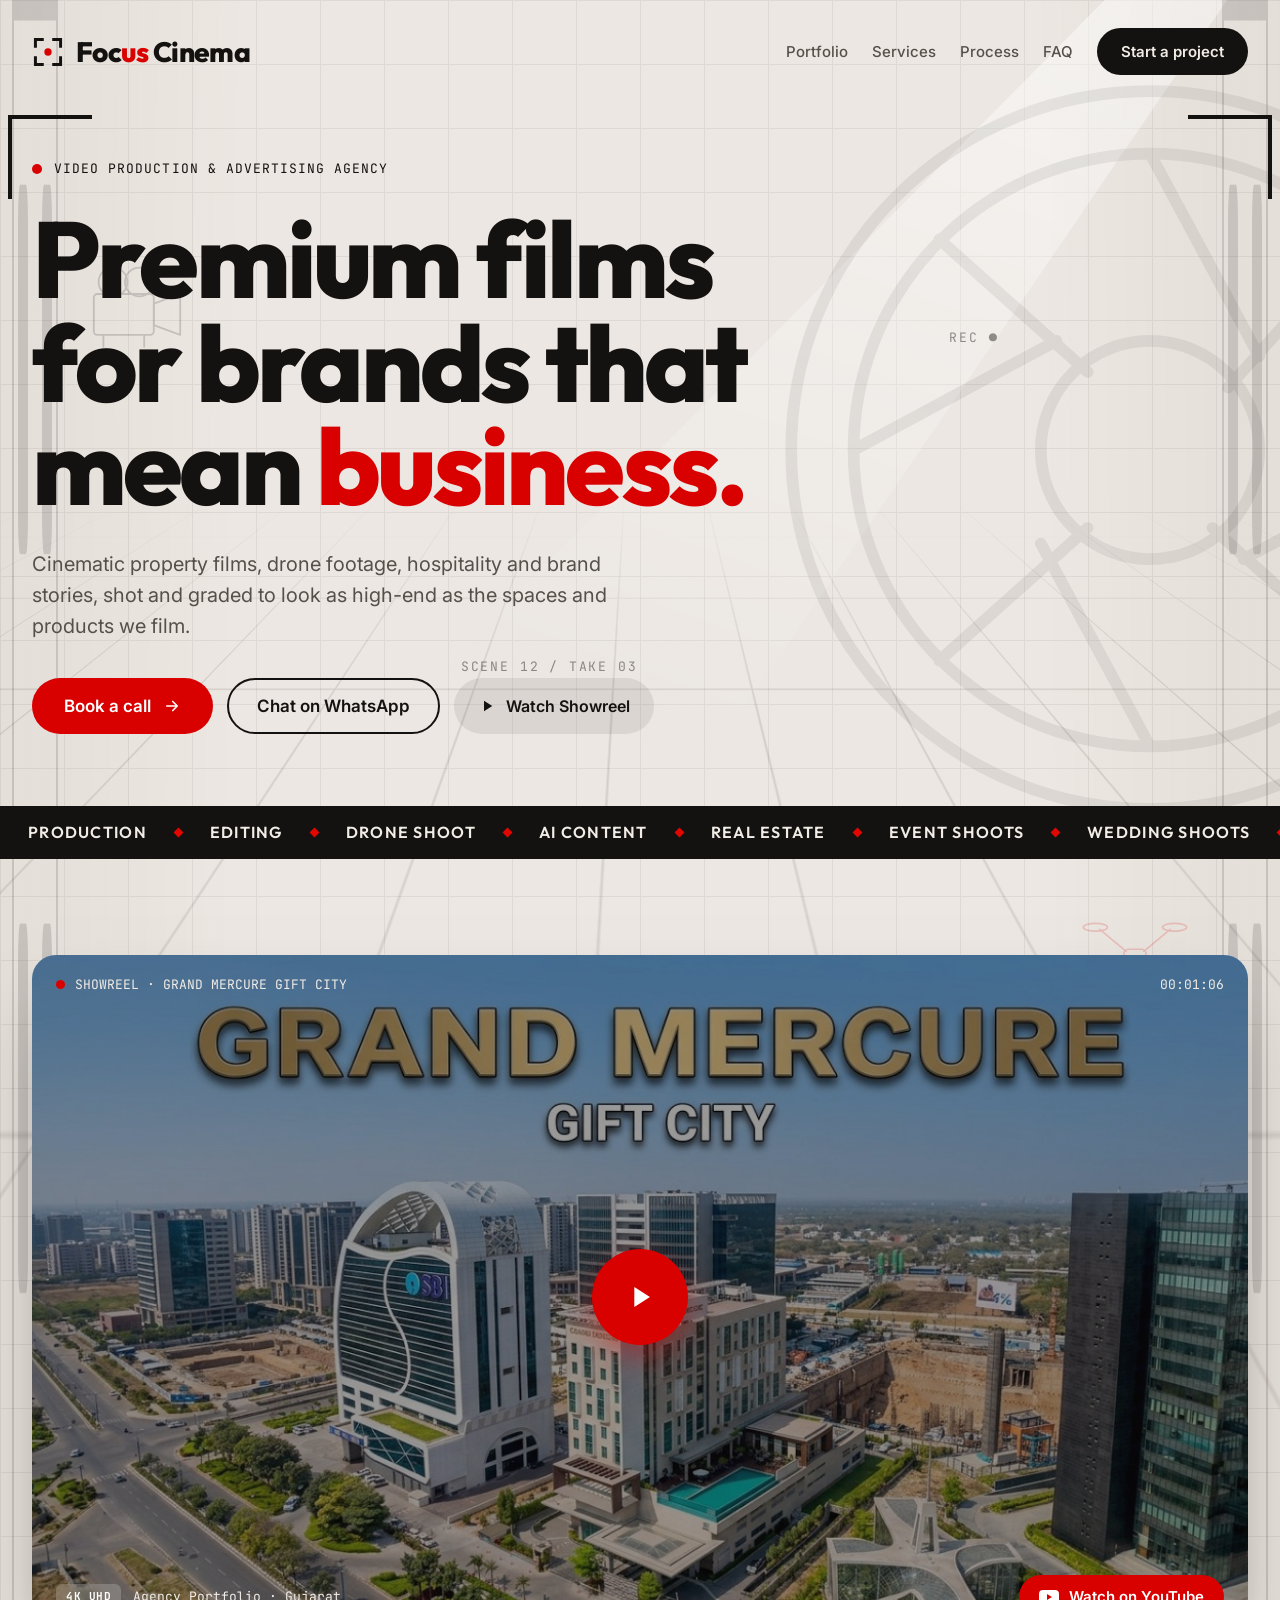
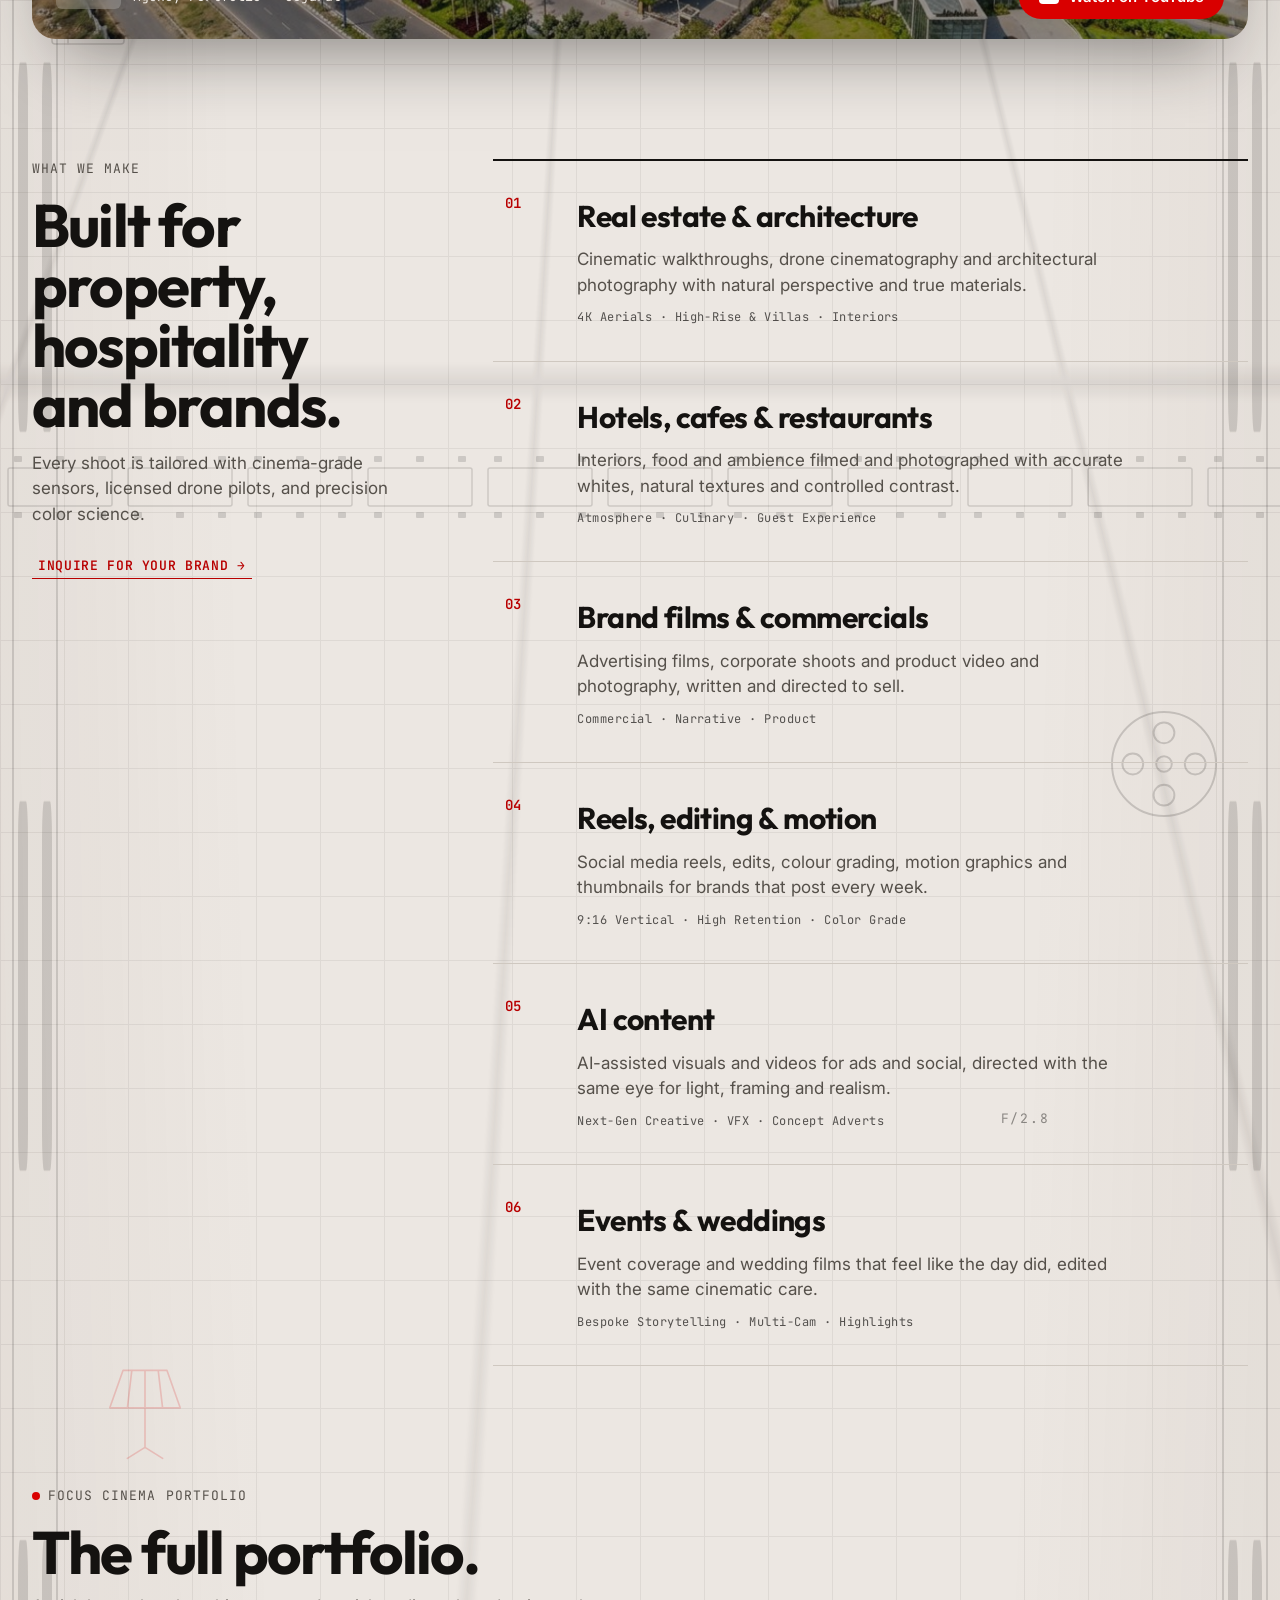
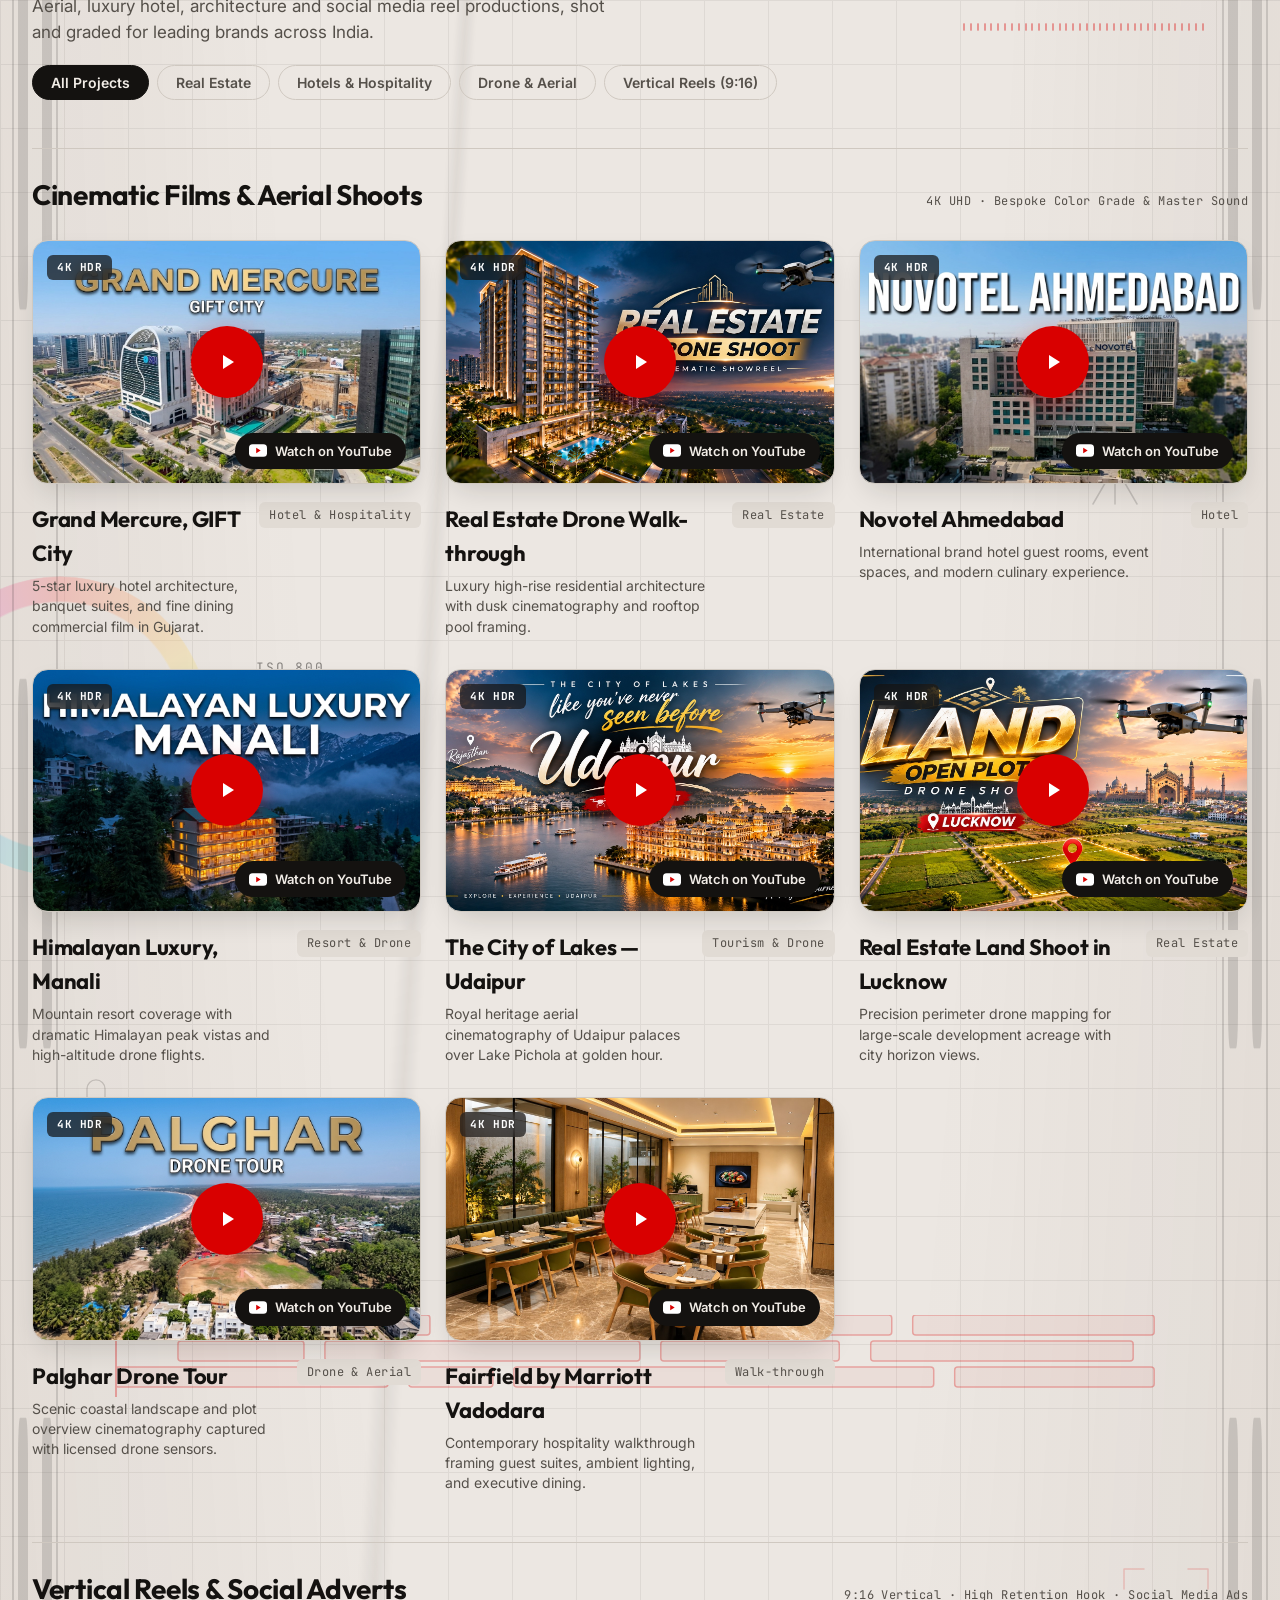
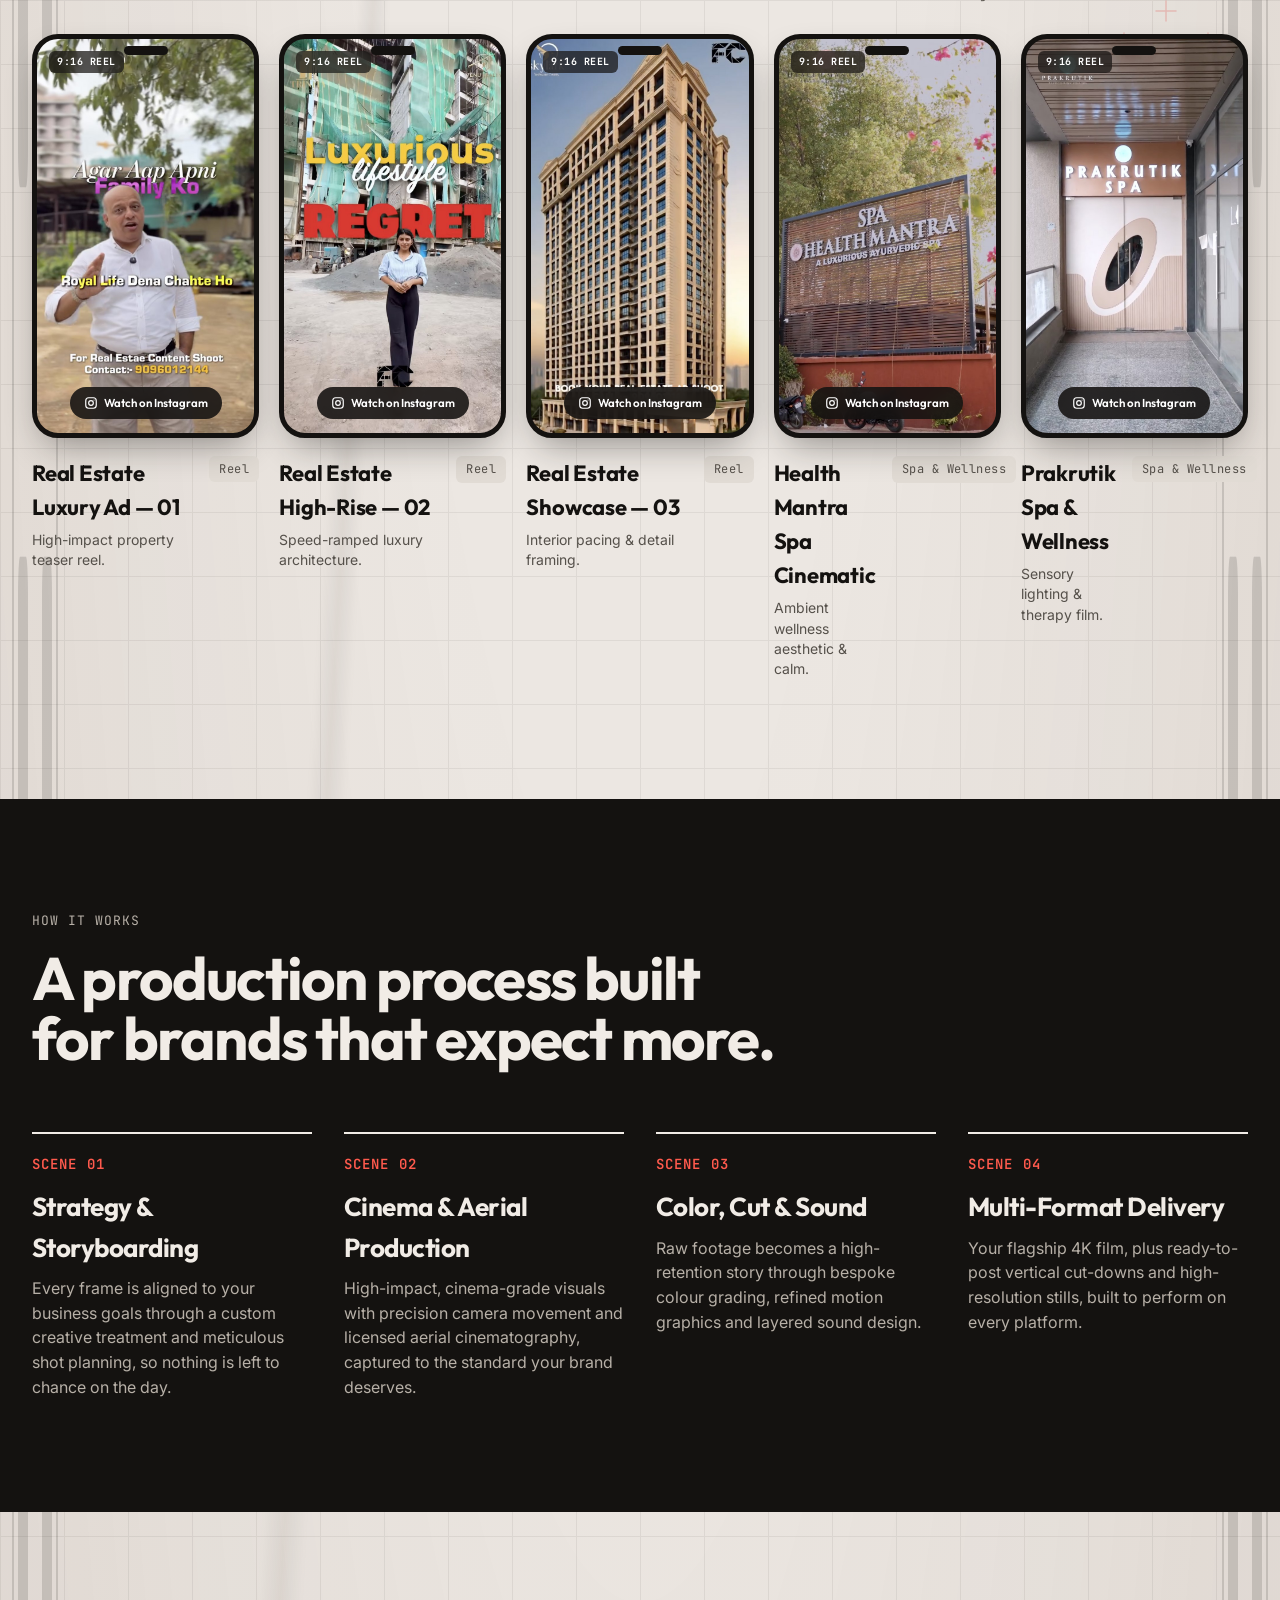
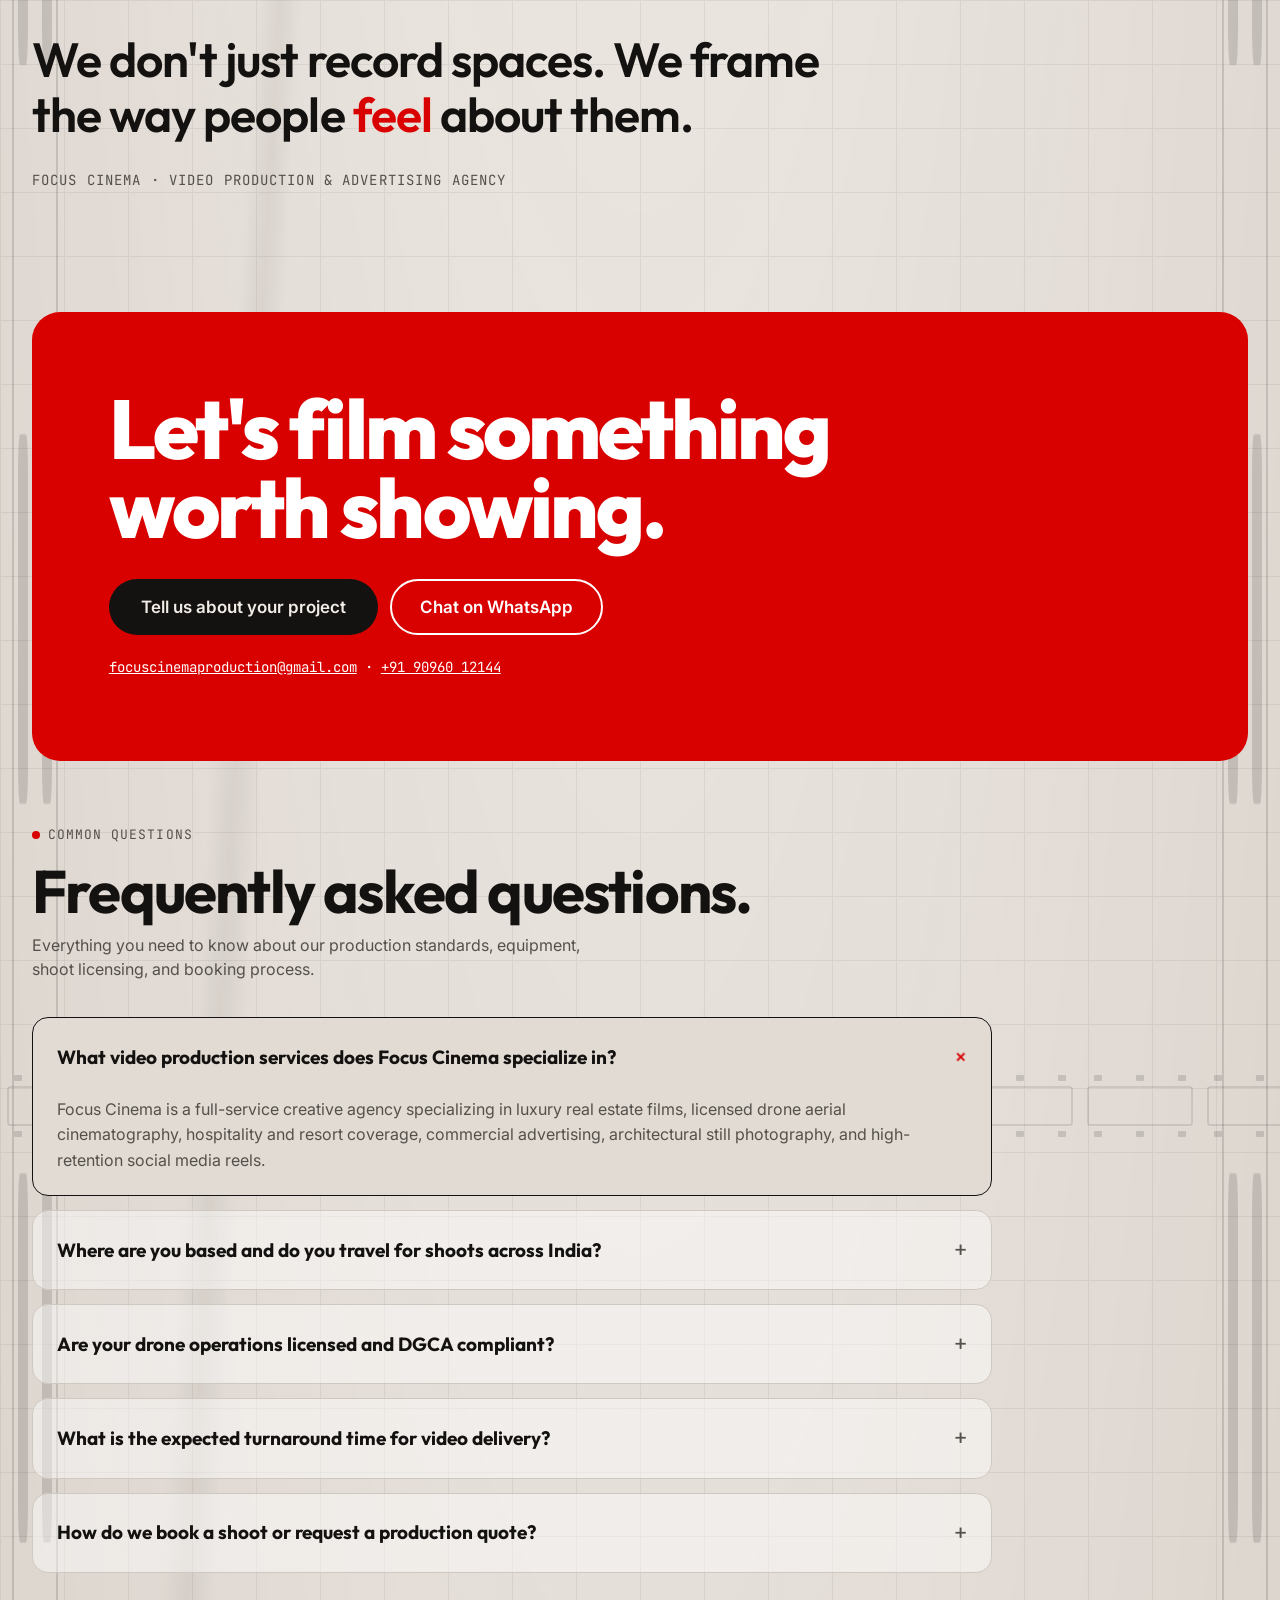
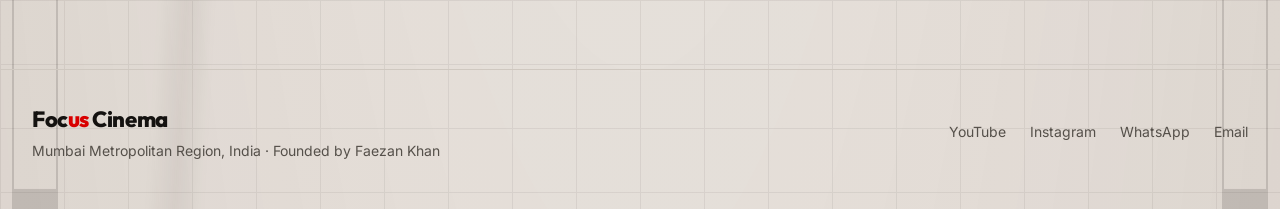
==== commit 7e972806: "Integrate complete categorized client portfolio: 8 cinematic films with 4K theater player + 5 vertic" ====
--- a/index.html
+++ b/index.html
@@ -579,138 +579,368 @@
           </div>
         </section>
 
-        <!-- PORTFOLIO / SELECTED WORK WITH FILTER & MODAL -->
+        <!-- PORTFOLIO / COMPREHENSIVE CLIENT SHOWCASE -->
         <section id="portfolio" class="work-section container">
           <div class="work-header">
             <div>
               <div class="section-kicker">
-                <span class="kicker-dot"></span>Featured Films &amp; Projects
-              </div>
-              <h2 class="section-heading">Portfolio</h2>
+                <span class="kicker-dot"></span>Focus Cinema Portfolio
+              </div>
+              <h2 class="section-heading">The full portfolio.</h2>
+              <p class="portfolio-subheading">Aerial, luxury hotel, architecture and social media reel productions, shot and graded for leading brands across India.</p>
             </div>
 
             <!-- Filter Chips -->
             <div class="filter-bar" role="tablist" aria-label="Filter portfolio projects">
-              <button type="button" class="filter-btn active" data-filter="all" role="tab" aria-selected="true">All Films</button>
+              <button type="button" class="filter-btn active" data-filter="all" role="tab" aria-selected="true">All Projects</button>
               <button type="button" class="filter-btn" data-filter="real-estate" role="tab" aria-selected="false">Real Estate</button>
+              <button type="button" class="filter-btn" data-filter="hospitality" role="tab" aria-selected="false">Hotels &amp; Hospitality</button>
               <button type="button" class="filter-btn" data-filter="drone" role="tab" aria-selected="false">Drone &amp; Aerial</button>
-              <button type="button" class="filter-btn" data-filter="hospitality" role="tab" aria-selected="false">Hospitality</button>
-              <button type="button" class="filter-btn" data-filter="tourism" role="tab" aria-selected="false">Tourism &amp; Brand</button>
+              <button type="button" class="filter-btn" data-filter="reels" role="tab" aria-selected="false">Vertical Reels (9:16)</button>
             </div>
           </div>
 
-          <div class="work-grid">
-            <!-- PROJECT 1: Real Estate Walkthrough -->
-            <article class="work-card" data-category="real-estate drone" data-video="realestate">
-              <div class="work-thumb thumb-realestate">
-                <span class="work-quality-tag">4K HDR</span>
-                <span class="work-play-bubble" aria-label="Play Real Estate Drone Walkthrough">
-                  <svg width="24" height="24" viewBox="0 0 24 24" fill="#FFFFFF" aria-hidden="true">
-                    <path d="M8 5v14l11-7z"></path>
-                  </svg>
-                </span>
-                
-                <a href="https://youtu.be/7DN4Z1Aokmc" target="_blank" rel="noopener noreferrer" class="work-yt-badge no-modal">
-                  <svg width="18" height="13" viewBox="0 0 20 14" aria-hidden="true">
-                    <rect width="20" height="14" rx="4" fill="#FFFFFF"></rect>
-                    <path d="M8 4l5 3-5 3z" fill="#D90000"></path>
-                  </svg>
-                  Watch on YouTube
-                </a>
-              </div>
-
-              <div class="work-meta">
-                <div>
-                  <h3 class="work-title">Real Estate Drone Walk-through</h3>
-                  <p class="work-snippet">Luxury high-rise residential architecture with dusk cinematography and rooftop pool framing.</p>
-                </div>
-                <span class="work-cat">Real Estate</span>
-              </div>
-            </article>
-
-            <!-- PROJECT 2: Grand Mercure Commercial -->
-            <article class="work-card" data-category="hospitality drone" data-video="showreel">
-              <div class="work-thumb thumb-hospitality">
-                <span class="work-quality-tag">4K HDR</span>
-                <span class="work-play-bubble" aria-label="Play Grand Mercure GIFT City Film">
-                  <svg width="24" height="24" viewBox="0 0 24 24" fill="#FFFFFF" aria-hidden="true">
-                    <path d="M8 5v14l11-7z"></path>
-                  </svg>
-                </span>
-
-                <a href="https://youtu.be/C2CJpW53Ucw" target="_blank" rel="noopener noreferrer" class="work-yt-badge no-modal">
-                  <svg width="18" height="13" viewBox="0 0 20 14" aria-hidden="true">
-                    <rect width="20" height="14" rx="4" fill="#FFFFFF"></rect>
-                    <path d="M8 4l5 3-5 3z" fill="#D90000"></path>
-                  </svg>
-                  Watch on YouTube
-                </a>
-              </div>
-
-              <div class="work-meta">
-                <div>
-                  <h3 class="work-title">Grand Mercure GIFT City</h3>
-                  <p class="work-snippet">5-star luxury hotel architecture, banquet suites, and fine dining commercial film.</p>
-                </div>
-                <span class="work-cat">Hospitality</span>
-              </div>
-            </article>
-
-            <!-- PROJECT 3: Udaipur -->
-            <article class="work-card" data-category="drone tourism" data-video="udaipur">
-              <div class="work-thumb thumb-udaipur">
-                <span class="work-quality-tag">4K HDR</span>
-                <span class="work-play-bubble" aria-label="Play Udaipur Drone Shoot">
-                  <svg width="24" height="24" viewBox="0 0 24 24" fill="#FFFFFF" aria-hidden="true">
-                    <path d="M8 5v14l11-7z"></path>
-                  </svg>
-                </span>
-
-                <a href="https://youtu.be/NiT_kLc16_U" target="_blank" rel="noopener noreferrer" class="work-yt-badge no-modal">
-                  <svg width="18" height="13" viewBox="0 0 20 14" aria-hidden="true">
-                    <rect width="20" height="14" rx="4" fill="#FFFFFF"></rect>
-                    <path d="M8 4l5 3-5 3z" fill="#D90000"></path>
-                  </svg>
-                  Watch on YouTube
-                </a>
-              </div>
-
-              <div class="work-meta">
-                <div>
-                  <h3 class="work-title">The City of Lakes — Udaipur</h3>
-                  <p class="work-snippet">Royal heritage aerial cinematography of Udaipur palaces over Lake Pichola at golden hour.</p>
-                </div>
-                <span class="work-cat">Tourism</span>
-              </div>
-            </article>
-
-            <!-- PROJECT 4: Lucknow -->
-            <article class="work-card" data-category="real-estate drone" data-video="lucknow">
-              <div class="work-thumb thumb-lucknow">
-                <span class="work-quality-tag">4K HDR</span>
-                <span class="work-play-bubble" aria-label="Play Lucknow Land Shoot">
-                  <svg width="24" height="24" viewBox="0 0 24 24" fill="#FFFFFF" aria-hidden="true">
-                    <path d="M8 5v14l11-7z"></path>
-                  </svg>
-                </span>
-
-                <a href="https://youtu.be/q498bW1mNeU" target="_blank" rel="noopener noreferrer" class="work-yt-badge no-modal">
-                  <svg width="18" height="13" viewBox="0 0 20 14" aria-hidden="true">
-                    <rect width="20" height="14" rx="4" fill="#FFFFFF"></rect>
-                    <path d="M8 4l5 3-5 3z" fill="#D90000"></path>
-                  </svg>
-                  Watch on YouTube
-                </a>
-              </div>
-
-              <div class="work-meta">
-                <div>
-                  <h3 class="work-title">Real Estate Land Shoot in Lucknow</h3>
-                  <p class="work-snippet">Precision perimeter drone mapping for large-scale development acreage with city horizon views.</p>
-                </div>
-                <span class="work-cat">Real Estate</span>
-              </div>
-            </article>
+          <!-- GROUP 1: CINEMATIC FILMS & DRONE PRODUCTIONS -->
+          <div class="portfolio-group" data-group="films">
+            <div class="portfolio-group-head">
+              <h3 class="portfolio-group-title">Cinematic Films &amp; Aerial Shoots</h3>
+              <span class="portfolio-group-desc">4K UHD · Bespoke Color Grade &amp; Master Sound</span>
+            </div>
+
+            <div class="work-grid">
+              <!-- PROJECT 1: Grand Mercure GIFT City -->
+              <article class="work-card" data-category="hospitality drone" data-video="showreel">
+                <div class="work-thumb thumb-hospitality">
+                  <span class="work-quality-tag">4K HDR</span>
+                  <span class="work-play-bubble" aria-label="Play Grand Mercure GIFT City Film">
+                    <svg width="24" height="24" viewBox="0 0 24 24" fill="#FFFFFF" aria-hidden="true">
+                      <path d="M8 5v14l11-7z"></path>
+                    </svg>
+                  </span>
+                  <a href="https://youtu.be/C2CJpW53Ucw" target="_blank" rel="noopener noreferrer" class="work-yt-badge no-modal">
+                    <svg width="18" height="13" viewBox="0 0 20 14" aria-hidden="true">
+                      <rect width="20" height="14" rx="4" fill="#FFFFFF"></rect>
+                      <path d="M8 4l5 3-5 3z" fill="#D90000"></path>
+                    </svg>
+                    Watch on YouTube
+                  </a>
+                </div>
+                <div class="work-meta">
+                  <div>
+                    <h3 class="work-title">Grand Mercure, GIFT City</h3>
+                    <p class="work-snippet">5-star luxury hotel architecture, banquet suites, and fine dining commercial film in Gujarat.</p>
+                  </div>
+                  <span class="work-cat">Hotel &amp; Hospitality</span>
+                </div>
+              </article>
+
+              <!-- PROJECT 2: Real Estate Walkthrough -->
+              <article class="work-card" data-category="real-estate drone" data-video="realestate">
+                <div class="work-thumb thumb-realestate">
+                  <span class="work-quality-tag">4K HDR</span>
+                  <span class="work-play-bubble" aria-label="Play Real Estate Drone Walkthrough">
+                    <svg width="24" height="24" viewBox="0 0 24 24" fill="#FFFFFF" aria-hidden="true">
+                      <path d="M8 5v14l11-7z"></path>
+                    </svg>
+                  </span>
+                  <a href="https://youtu.be/7DN4Z1Aokmc" target="_blank" rel="noopener noreferrer" class="work-yt-badge no-modal">
+                    <svg width="18" height="13" viewBox="0 0 20 14" aria-hidden="true">
+                      <rect width="20" height="14" rx="4" fill="#FFFFFF"></rect>
+                      <path d="M8 4l5 3-5 3z" fill="#D90000"></path>
+                    </svg>
+                    Watch on YouTube
+                  </a>
+                </div>
+                <div class="work-meta">
+                  <div>
+                    <h3 class="work-title">Real Estate Drone Walk-through</h3>
+                    <p class="work-snippet">Luxury high-rise residential architecture with dusk cinematography and rooftop pool framing.</p>
+                  </div>
+                  <span class="work-cat">Real Estate</span>
+                </div>
+              </article>
+
+              <!-- PROJECT 3: Novotel Ahmedabad -->
+              <article class="work-card" data-category="hospitality" data-video="novotel">
+                <div class="work-thumb thumb-novotel">
+                  <span class="work-quality-tag">4K HDR</span>
+                  <span class="work-play-bubble" aria-label="Play Novotel Ahmedabad Film">
+                    <svg width="24" height="24" viewBox="0 0 24 24" fill="#FFFFFF" aria-hidden="true">
+                      <path d="M8 5v14l11-7z"></path>
+                    </svg>
+                  </span>
+                  <a href="https://youtu.be/VKlBivu3vtQ" target="_blank" rel="noopener noreferrer" class="work-yt-badge no-modal">
+                    <svg width="18" height="13" viewBox="0 0 20 14" aria-hidden="true">
+                      <rect width="20" height="14" rx="4" fill="#FFFFFF"></rect>
+                      <path d="M8 4l5 3-5 3z" fill="#D90000"></path>
+                    </svg>
+                    Watch on YouTube
+                  </a>
+                </div>
+                <div class="work-meta">
+                  <div>
+                    <h3 class="work-title">Novotel Ahmedabad</h3>
+                    <p class="work-snippet">International brand hotel guest rooms, event spaces, and modern culinary experience.</p>
+                  </div>
+                  <span class="work-cat">Hotel</span>
+                </div>
+              </article>
+
+              <!-- PROJECT 4: Himalayan Luxury, Manali -->
+              <article class="work-card" data-category="hospitality drone" data-video="manali">
+                <div class="work-thumb thumb-manali">
+                  <span class="work-quality-tag">4K HDR</span>
+                  <span class="work-play-bubble" aria-label="Play Himalayan Luxury Manali Film">
+                    <svg width="24" height="24" viewBox="0 0 24 24" fill="#FFFFFF" aria-hidden="true">
+                      <path d="M8 5v14l11-7z"></path>
+                    </svg>
+                  </span>
+                  <a href="https://youtu.be/C51DS185BTU" target="_blank" rel="noopener noreferrer" class="work-yt-badge no-modal">
+                    <svg width="18" height="13" viewBox="0 0 20 14" aria-hidden="true">
+                      <rect width="20" height="14" rx="4" fill="#FFFFFF"></rect>
+                      <path d="M8 4l5 3-5 3z" fill="#D90000"></path>
+                    </svg>
+                    Watch on YouTube
+                  </a>
+                </div>
+                <div class="work-meta">
+                  <div>
+                    <h3 class="work-title">Himalayan Luxury, Manali</h3>
+                    <p class="work-snippet">Mountain resort coverage with dramatic Himalayan peak vistas and high-altitude drone flights.</p>
+                  </div>
+                  <span class="work-cat">Resort &amp; Drone</span>
+                </div>
+              </article>
+
+              <!-- PROJECT 5: Udaipur -->
+              <article class="work-card" data-category="hospitality drone" data-video="udaipur">
+                <div class="work-thumb thumb-udaipur">
+                  <span class="work-quality-tag">4K HDR</span>
+                  <span class="work-play-bubble" aria-label="Play Udaipur Drone Shoot">
+                    <svg width="24" height="24" viewBox="0 0 24 24" fill="#FFFFFF" aria-hidden="true">
+                      <path d="M8 5v14l11-7z"></path>
+                    </svg>
+                  </span>
+                  <a href="https://youtu.be/NiT_kLc16_U" target="_blank" rel="noopener noreferrer" class="work-yt-badge no-modal">
+                    <svg width="18" height="13" viewBox="0 0 20 14" aria-hidden="true">
+                      <rect width="20" height="14" rx="4" fill="#FFFFFF"></rect>
+                      <path d="M8 4l5 3-5 3z" fill="#D90000"></path>
+                    </svg>
+                    Watch on YouTube
+                  </a>
+                </div>
+                <div class="work-meta">
+                  <div>
+                    <h3 class="work-title">The City of Lakes — Udaipur</h3>
+                    <p class="work-snippet">Royal heritage aerial cinematography of Udaipur palaces over Lake Pichola at golden hour.</p>
+                  </div>
+                  <span class="work-cat">Tourism &amp; Drone</span>
+                </div>
+              </article>
+
+              <!-- PROJECT 6: Lucknow -->
+              <article class="work-card" data-category="real-estate drone" data-video="lucknow">
+                <div class="work-thumb thumb-lucknow">
+                  <span class="work-quality-tag">4K HDR</span>
+                  <span class="work-play-bubble" aria-label="Play Lucknow Land Shoot">
+                    <svg width="24" height="24" viewBox="0 0 24 24" fill="#FFFFFF" aria-hidden="true">
+                      <path d="M8 5v14l11-7z"></path>
+                    </svg>
+                  </span>
+                  <a href="https://youtu.be/q498bW1mNeU" target="_blank" rel="noopener noreferrer" class="work-yt-badge no-modal">
+                    <svg width="18" height="13" viewBox="0 0 20 14" aria-hidden="true">
+                      <rect width="20" height="14" rx="4" fill="#FFFFFF"></rect>
+                      <path d="M8 4l5 3-5 3z" fill="#D90000"></path>
+                    </svg>
+                    Watch on YouTube
+                  </a>
+                </div>
+                <div class="work-meta">
+                  <div>
+                    <h3 class="work-title">Real Estate Land Shoot in Lucknow</h3>
+                    <p class="work-snippet">Precision perimeter drone mapping for large-scale development acreage with city horizon views.</p>
+                  </div>
+                  <span class="work-cat">Real Estate</span>
+                </div>
+              </article>
+
+              <!-- PROJECT 7: Palghar Drone Tour -->
+              <article class="work-card" data-category="drone real-estate" data-video="palghar">
+                <div class="work-thumb thumb-palghar">
+                  <span class="work-quality-tag">4K HDR</span>
+                  <span class="work-play-bubble" aria-label="Play Palghar Drone Tour">
+                    <svg width="24" height="24" viewBox="0 0 24 24" fill="#FFFFFF" aria-hidden="true">
+                      <path d="M8 5v14l11-7z"></path>
+                    </svg>
+                  </span>
+                  <a href="https://youtu.be/376QBMp52XY" target="_blank" rel="noopener noreferrer" class="work-yt-badge no-modal">
+                    <svg width="18" height="13" viewBox="0 0 20 14" aria-hidden="true">
+                      <rect width="20" height="14" rx="4" fill="#FFFFFF"></rect>
+                      <path d="M8 4l5 3-5 3z" fill="#D90000"></path>
+                    </svg>
+                    Watch on YouTube
+                  </a>
+                </div>
+                <div class="work-meta">
+                  <div>
+                    <h3 class="work-title">Palghar Drone Tour</h3>
+                    <p class="work-snippet">Scenic coastal landscape and plot overview cinematography captured with licensed drone sensors.</p>
+                  </div>
+                  <span class="work-cat">Drone &amp; Aerial</span>
+                </div>
+              </article>
+
+              <!-- PROJECT 8: Fairfield by Marriott Vadodara -->
+              <article class="work-card" data-category="hospitality real-estate" data-video="marriott">
+                <div class="work-thumb thumb-marriott">
+                  <span class="work-quality-tag">4K HDR</span>
+                  <span class="work-play-bubble" aria-label="Play Marriott Vadodara Walk-through">
+                    <svg width="24" height="24" viewBox="0 0 24 24" fill="#FFFFFF" aria-hidden="true">
+                      <path d="M8 5v14l11-7z"></path>
+                    </svg>
+                  </span>
+                  <a href="https://youtu.be/ygqOHFK4-OU" target="_blank" rel="noopener noreferrer" class="work-yt-badge no-modal">
+                    <svg width="18" height="13" viewBox="0 0 20 14" aria-hidden="true">
+                      <rect width="20" height="14" rx="4" fill="#FFFFFF"></rect>
+                      <path d="M8 4l5 3-5 3z" fill="#D90000"></path>
+                    </svg>
+                    Watch on YouTube
+                  </a>
+                </div>
+                <div class="work-meta">
+                  <div>
+                    <h3 class="work-title">Fairfield by Marriott Vadodara</h3>
+                    <p class="work-snippet">Contemporary hospitality walkthrough framing guest suites, ambient lighting, and executive dining.</p>
+                  </div>
+                  <span class="work-cat">Walk-through</span>
+                </div>
+              </article>
+            </div>
+          </div>
+
+          <!-- GROUP 2: VERTICAL REELS & SOCIAL ADS -->
+          <div class="portfolio-group" data-group="reels">
+            <div class="portfolio-group-head">
+              <h3 class="portfolio-group-title">Vertical Reels &amp; Social Adverts</h3>
+              <span class="portfolio-group-desc">9:16 Vertical · High Retention Hook · Social Media Ads</span>
+            </div>
+
+            <div class="work-reels-grid">
+              <!-- REEL 1 -->
+              <article class="work-card work-card--vert" data-category="reels real-estate">
+                <div class="work-thumb work-thumb--vert thumb-reel-re1">
+                  <div class="phone-notch" aria-hidden="true"></div>
+                  <span class="work-quality-tag work-quality-tag--reel">9:16 REEL</span>
+                  <a href="https://www.instagram.com/reel/DdeuxaaxDlZ/" target="_blank" rel="noopener noreferrer" class="work-ig-badge no-modal">
+                    <svg width="14" height="14" viewBox="0 0 24 24" fill="none" stroke="#FFFFFF" stroke-width="2" aria-hidden="true">
+                      <rect x="3" y="3" width="18" height="18" rx="5"></rect>
+                      <circle cx="12" cy="12" r="4"></circle>
+                      <circle cx="17.2" cy="6.8" r="1" fill="#FFFFFF" stroke="none"></circle>
+                    </svg>
+                    Watch on Instagram
+                  </a>
+                </div>
+                <div class="work-meta">
+                  <div>
+                    <h3 class="work-title">Real Estate Luxury Ad — 01</h3>
+                    <p class="work-snippet">High-impact property teaser reel.</p>
+                  </div>
+                  <span class="work-cat">Reel</span>
+                </div>
+              </article>
+
+              <!-- REEL 2 -->
+              <article class="work-card work-card--vert" data-category="reels real-estate">
+                <div class="work-thumb work-thumb--vert thumb-reel-re2">
+                  <div class="phone-notch" aria-hidden="true"></div>
+                  <span class="work-quality-tag work-quality-tag--reel">9:16 REEL</span>
+                  <a href="https://www.instagram.com/reel/DWn22ahiNAd/" target="_blank" rel="noopener noreferrer" class="work-ig-badge no-modal">
+                    <svg width="14" height="14" viewBox="0 0 24 24" fill="none" stroke="#FFFFFF" stroke-width="2" aria-hidden="true">
+                      <rect x="3" y="3" width="18" height="18" rx="5"></rect>
+                      <circle cx="12" cy="12" r="4"></circle>
+                      <circle cx="17.2" cy="6.8" r="1" fill="#FFFFFF" stroke="none"></circle>
+                    </svg>
+                    Watch on Instagram
+                  </a>
+                </div>
+                <div class="work-meta">
+                  <div>
+                    <h3 class="work-title">Real Estate High-Rise — 02</h3>
+                    <p class="work-snippet">Speed-ramped luxury architecture.</p>
+                  </div>
+                  <span class="work-cat">Reel</span>
+                </div>
+              </article>
+
+              <!-- REEL 3 -->
+              <article class="work-card work-card--vert" data-category="reels real-estate">
+                <div class="work-thumb work-thumb--vert thumb-reel-re3">
+                  <div class="phone-notch" aria-hidden="true"></div>
+                  <span class="work-quality-tag work-quality-tag--reel">9:16 REEL</span>
+                  <a href="https://www.instagram.com/reel/DV_3yMPCHn5/" target="_blank" rel="noopener noreferrer" class="work-ig-badge no-modal">
+                    <svg width="14" height="14" viewBox="0 0 24 24" fill="none" stroke="#FFFFFF" stroke-width="2" aria-hidden="true">
+                      <rect x="3" y="3" width="18" height="18" rx="5"></rect>
+                      <circle cx="12" cy="12" r="4"></circle>
+                      <circle cx="17.2" cy="6.8" r="1" fill="#FFFFFF" stroke="none"></circle>
+                    </svg>
+                    Watch on Instagram
+                  </a>
+                </div>
+                <div class="work-meta">
+                  <div>
+                    <h3 class="work-title">Real Estate Showcase — 03</h3>
+                    <p class="work-snippet">Interior pacing &amp; detail framing.</p>
+                  </div>
+                  <span class="work-cat">Reel</span>
+                </div>
+              </article>
+
+              <!-- REEL 4 -->
+              <article class="work-card work-card--vert" data-category="reels hospitality">
+                <div class="work-thumb work-thumb--vert thumb-reel-spa1">
+                  <div class="phone-notch" aria-hidden="true"></div>
+                  <span class="work-quality-tag work-quality-tag--reel">9:16 REEL</span>
+                  <a href="https://www.instagram.com/reel/DcTsNm2s0ol/" target="_blank" rel="noopener noreferrer" class="work-ig-badge no-modal">
+                    <svg width="14" height="14" viewBox="0 0 24 24" fill="none" stroke="#FFFFFF" stroke-width="2" aria-hidden="true">
+                      <rect x="3" y="3" width="18" height="18" rx="5"></rect>
+                      <circle cx="12" cy="12" r="4"></circle>
+                      <circle cx="17.2" cy="6.8" r="1" fill="#FFFFFF" stroke="none"></circle>
+                    </svg>
+                    Watch on Instagram
+                  </a>
+                </div>
+                <div class="work-meta">
+                  <div>
+                    <h3 class="work-title">Health Mantra Spa Cinematic</h3>
+                    <p class="work-snippet">Ambient wellness aesthetic &amp; calm.</p>
+                  </div>
+                  <span class="work-cat">Spa &amp; Wellness</span>
+                </div>
+              </article>
+
+              <!-- REEL 5 -->
+              <article class="work-card work-card--vert" data-category="reels hospitality">
+                <div class="work-thumb work-thumb--vert thumb-reel-spa2">
+                  <div class="phone-notch" aria-hidden="true"></div>
+                  <span class="work-quality-tag work-quality-tag--reel">9:16 REEL</span>
+                  <a href="https://www.instagram.com/reel/DcTzSmBMqw1/" target="_blank" rel="noopener noreferrer" class="work-ig-badge no-modal">
+                    <svg width="14" height="14" viewBox="0 0 24 24" fill="none" stroke="#FFFFFF" stroke-width="2" aria-hidden="true">
+                      <rect x="3" y="3" width="18" height="18" rx="5"></rect>
+                      <circle cx="12" cy="12" r="4"></circle>
+                      <circle cx="17.2" cy="6.8" r="1" fill="#FFFFFF" stroke="none"></circle>
+                    </svg>
+                    Watch on Instagram
+                  </a>
+                </div>
+                <div class="work-meta">
+                  <div>
+                    <h3 class="work-title">Prakrutik Spa &amp; Wellness</h3>
+                    <p class="work-snippet">Sensory lighting &amp; therapy film.</p>
+                  </div>
+                  <span class="work-cat">Spa &amp; Wellness</span>
+                </div>
+              </article>
+            </div>
           </div>
         </section>
 
--- a/styles.css
+++ b/styles.css
@@ -1015,6 +1015,42 @@
   background-image: url('./assets/thumb-lucknow.jpg');
 }
 
+.thumb-palghar {
+  background-image: url('./assets/thumb-palghar.jpg');
+}
+
+.thumb-novotel {
+  background-image: url('./assets/thumb-novotel.jpg');
+}
+
+.thumb-manali {
+  background-image: url('./assets/thumb-manali.jpg');
+}
+
+.thumb-marriott {
+  background-image: url('./assets/thumb-marriott.jpg');
+}
+
+.thumb-reel-re1 {
+  background-image: url('./assets/thumb-reel-realestate1.jpg');
+}
+
+.thumb-reel-re2 {
+  background-image: url('./assets/thumb-reel-realestate2.jpg');
+}
+
+.thumb-reel-re3 {
+  background-image: url('./assets/thumb-reel-realestate3.jpg');
+}
+
+.thumb-reel-spa1 {
+  background-image: url('./assets/thumb-reel-spa1.jpg');
+}
+
+.thumb-reel-spa2 {
+  background-image: url('./assets/thumb-reel-spa2.jpg');
+}
+
 .work-quality-tag {
   position: absolute;
   left: 14px;
@@ -1103,6 +1139,141 @@
   padding: 4px 10px;
   border-radius: 6px;
   letter-spacing: 0.04em;
+}
+
+/* =========================================
+   PORTFOLIO GROUPS & VERTICAL REELS
+   ========================================= */
+.portfolio-subheading {
+  margin: 12px 0 0;
+  max-width: 600px;
+  font-size: 17px;
+  color: var(--muted);
+  line-height: 1.5;
+}
+
+.portfolio-group {
+  margin-top: 48px;
+  transition: opacity 0.25s ease;
+}
+
+.portfolio-group-head {
+  display: flex;
+  flex-wrap: wrap;
+  align-items: baseline;
+  justify-content: space-between;
+  gap: 12px;
+  border-top: 1.5px solid var(--border);
+  padding-top: 24px;
+  margin-bottom: 24px;
+}
+
+.portfolio-group-title {
+  margin: 0;
+  font-family: var(--font-display);
+  font-weight: 700;
+  font-size: clamp(22px, 2.5vw, 28px);
+  color: var(--ink);
+  letter-spacing: -0.01em;
+}
+
+.portfolio-group-desc {
+  font-family: var(--font-mono);
+  font-size: 12px;
+  color: var(--muted);
+  letter-spacing: 0.04em;
+}
+
+.work-reels-grid {
+  display: grid;
+  grid-template-columns: repeat(auto-fill, minmax(200px, 1fr));
+  gap: 28px 20px;
+}
+
+.work-card--vert {
+  display: flex;
+  flex-direction: column;
+}
+
+.work-thumb--vert {
+  position: relative;
+  aspect-ratio: 9 / 16;
+  border: 5px solid var(--ink);
+  border-radius: 26px;
+  background-color: var(--card-bg);
+  background-size: cover;
+  background-position: center;
+  overflow: hidden;
+  box-shadow: 0 16px 36px -12px rgba(20, 18, 16, 0.45);
+  transition: transform 0.25s ease, box-shadow 0.25s ease, border-color 0.25s ease;
+}
+
+.work-card--vert:hover .work-thumb--vert {
+  transform: translateY(-5px);
+  border-color: var(--accent);
+  box-shadow: 0 22px 48px -12px rgba(217, 0, 0, 0.3);
+}
+
+.work-thumb--vert .phone-notch {
+  position: absolute;
+  top: 7px;
+  left: 50%;
+  transform: translateX(-50%);
+  width: 44px;
+  height: 9px;
+  border-radius: 999px;
+  background: var(--ink);
+  z-index: 3;
+}
+
+.work-quality-tag--reel {
+  position: absolute;
+  top: 12px;
+  left: 12px;
+  padding: 3px 8px;
+  border-radius: 6px;
+  background: rgba(20, 18, 16, 0.7);
+  backdrop-filter: blur(8px);
+  color: #FFFFFF;
+  font-family: var(--font-mono);
+  font-size: 10px;
+  font-weight: 700;
+  letter-spacing: 0.05em;
+  z-index: 2;
+}
+
+.work-ig-badge {
+  position: absolute;
+  left: 50%;
+  transform: translateX(-50%);
+  bottom: 14px;
+  display: inline-flex;
+  align-items: center;
+  gap: 6px;
+  padding: 7px 14px;
+  border-radius: 999px;
+  background: rgba(20, 18, 16, 0.88);
+  backdrop-filter: blur(8px);
+  color: #FFFFFF;
+  font-family: var(--font-display);
+  font-size: 11.5px;
+  font-weight: 600;
+  white-space: nowrap;
+  transition: background 0.2s ease, transform 0.2s ease;
+  z-index: 2;
+  text-decoration: none;
+}
+
+.work-card--vert:hover .work-ig-badge {
+  background: var(--accent);
+  transform: translateX(-50%) scale(1.05);
+}
+
+@media (max-width: 640px) {
+  .work-reels-grid {
+    grid-template-columns: repeat(2, 1fr);
+    gap: 16px 12px;
+  }
 }
 
 /* =========================================
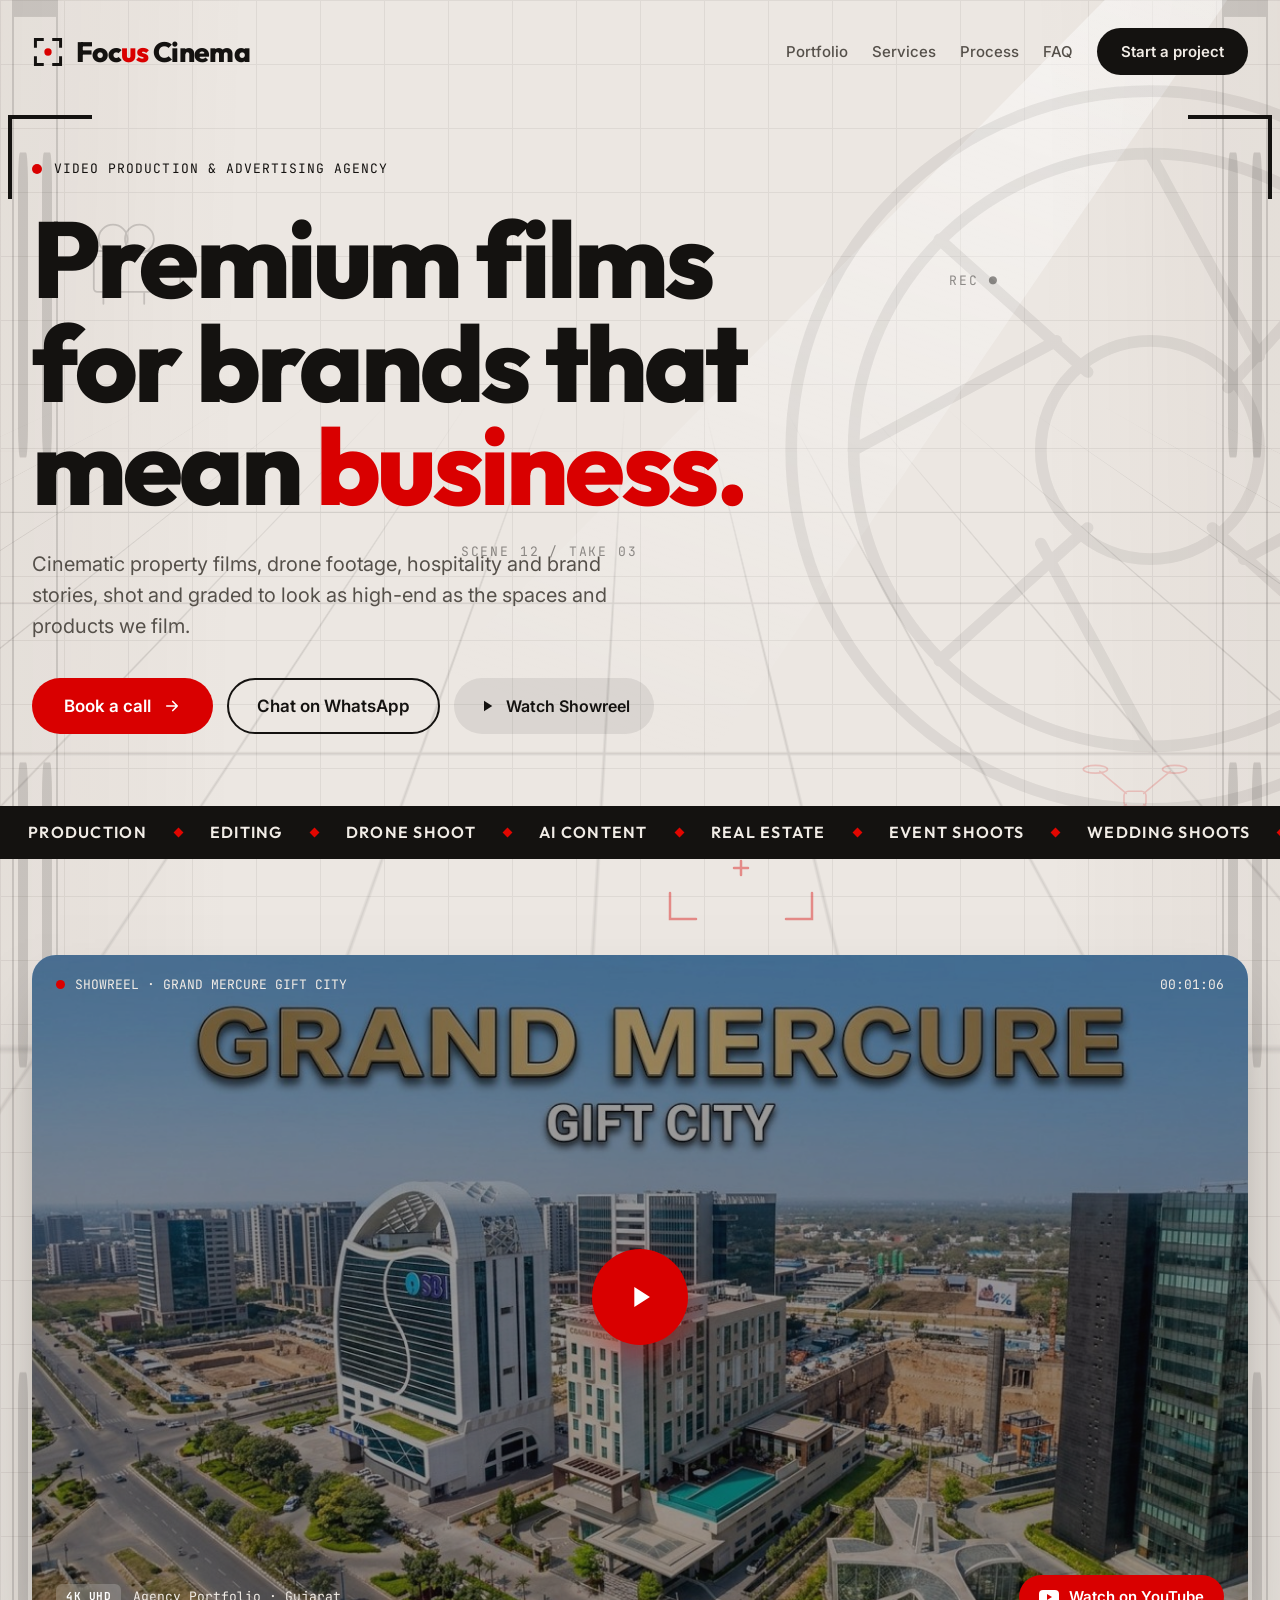
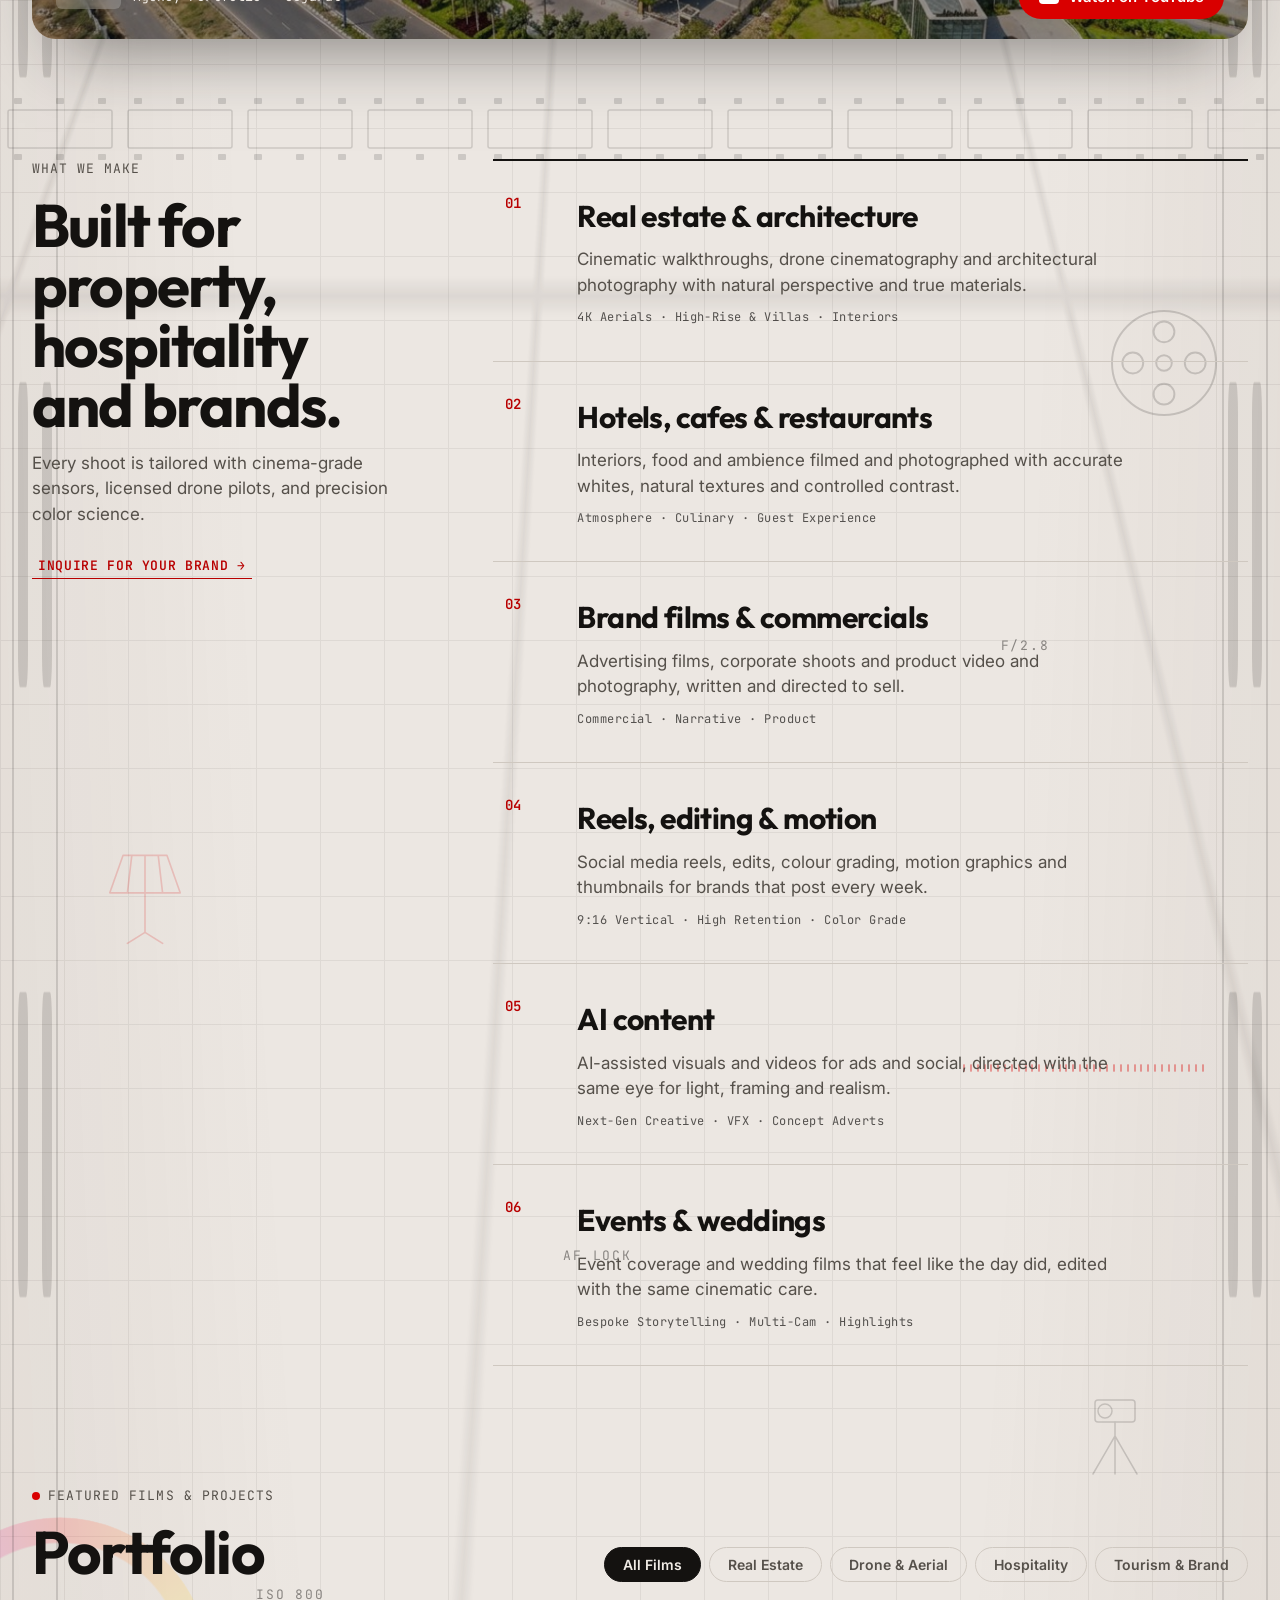
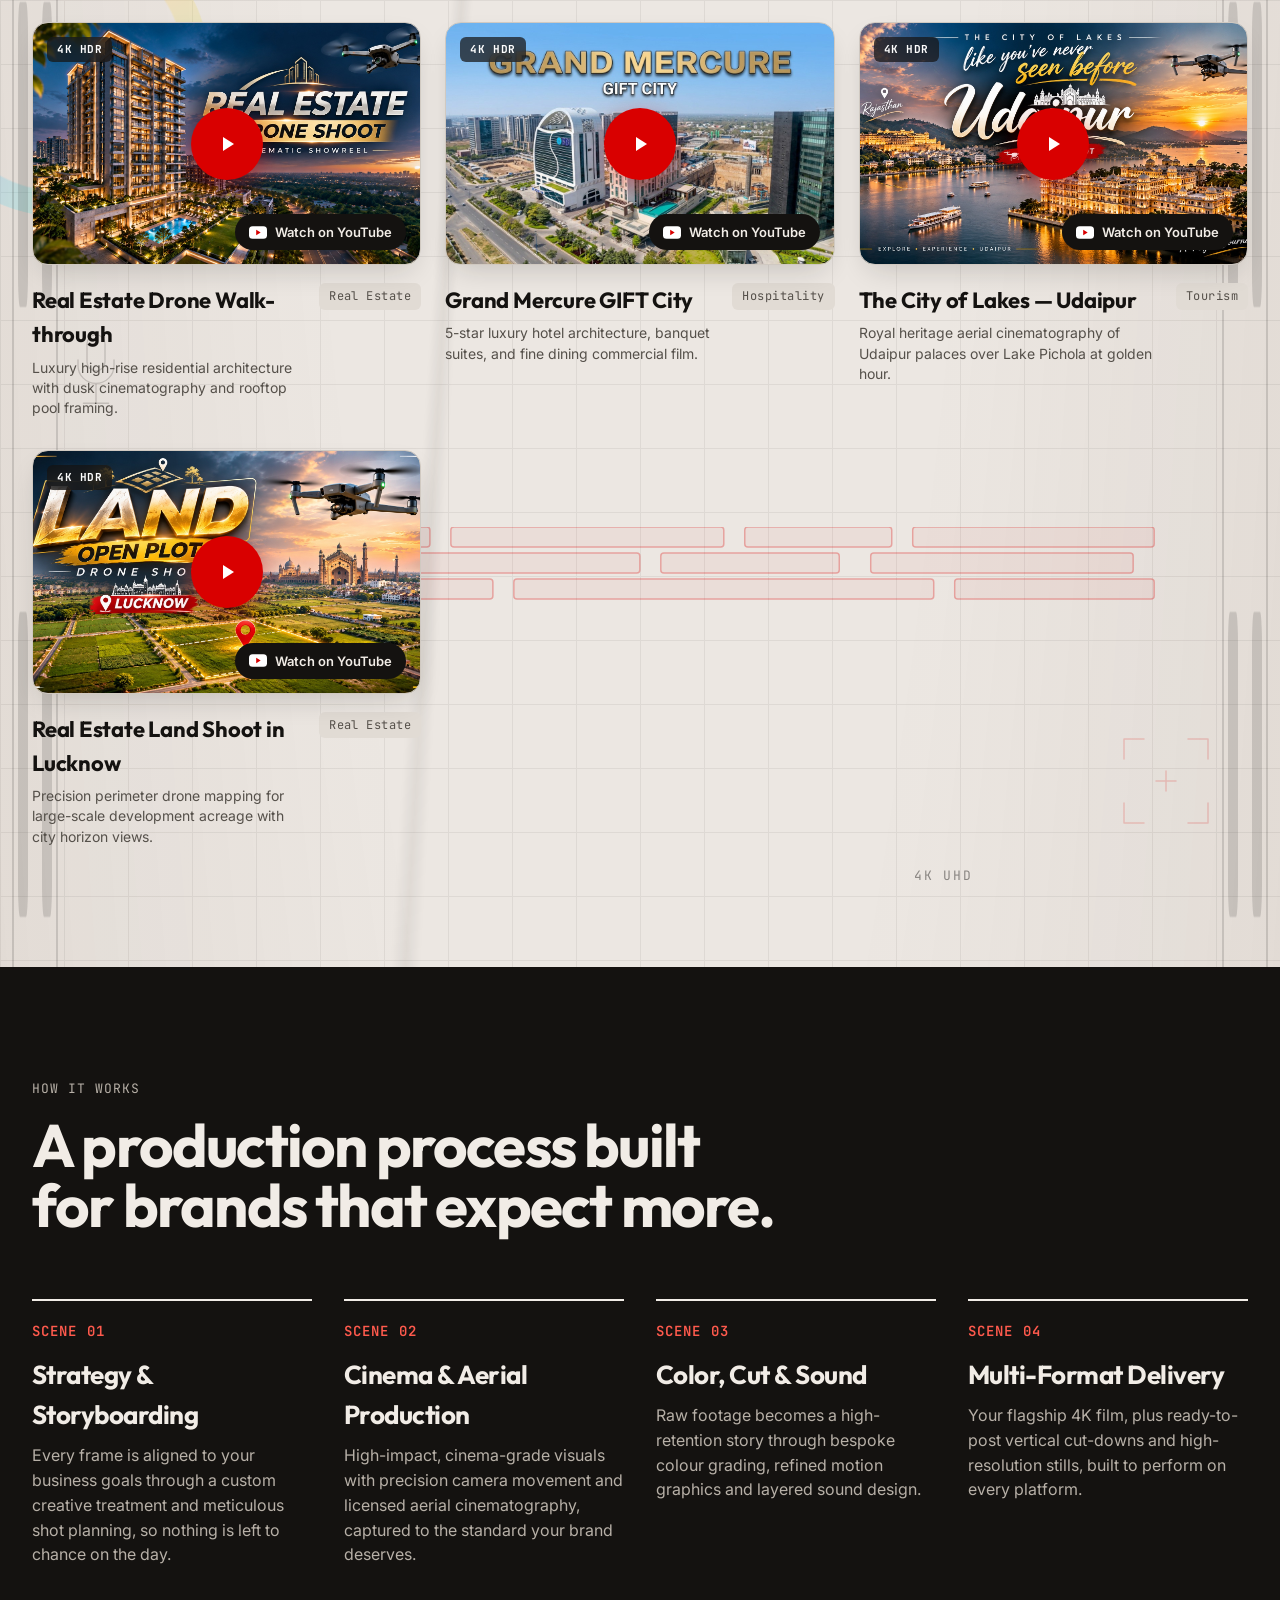
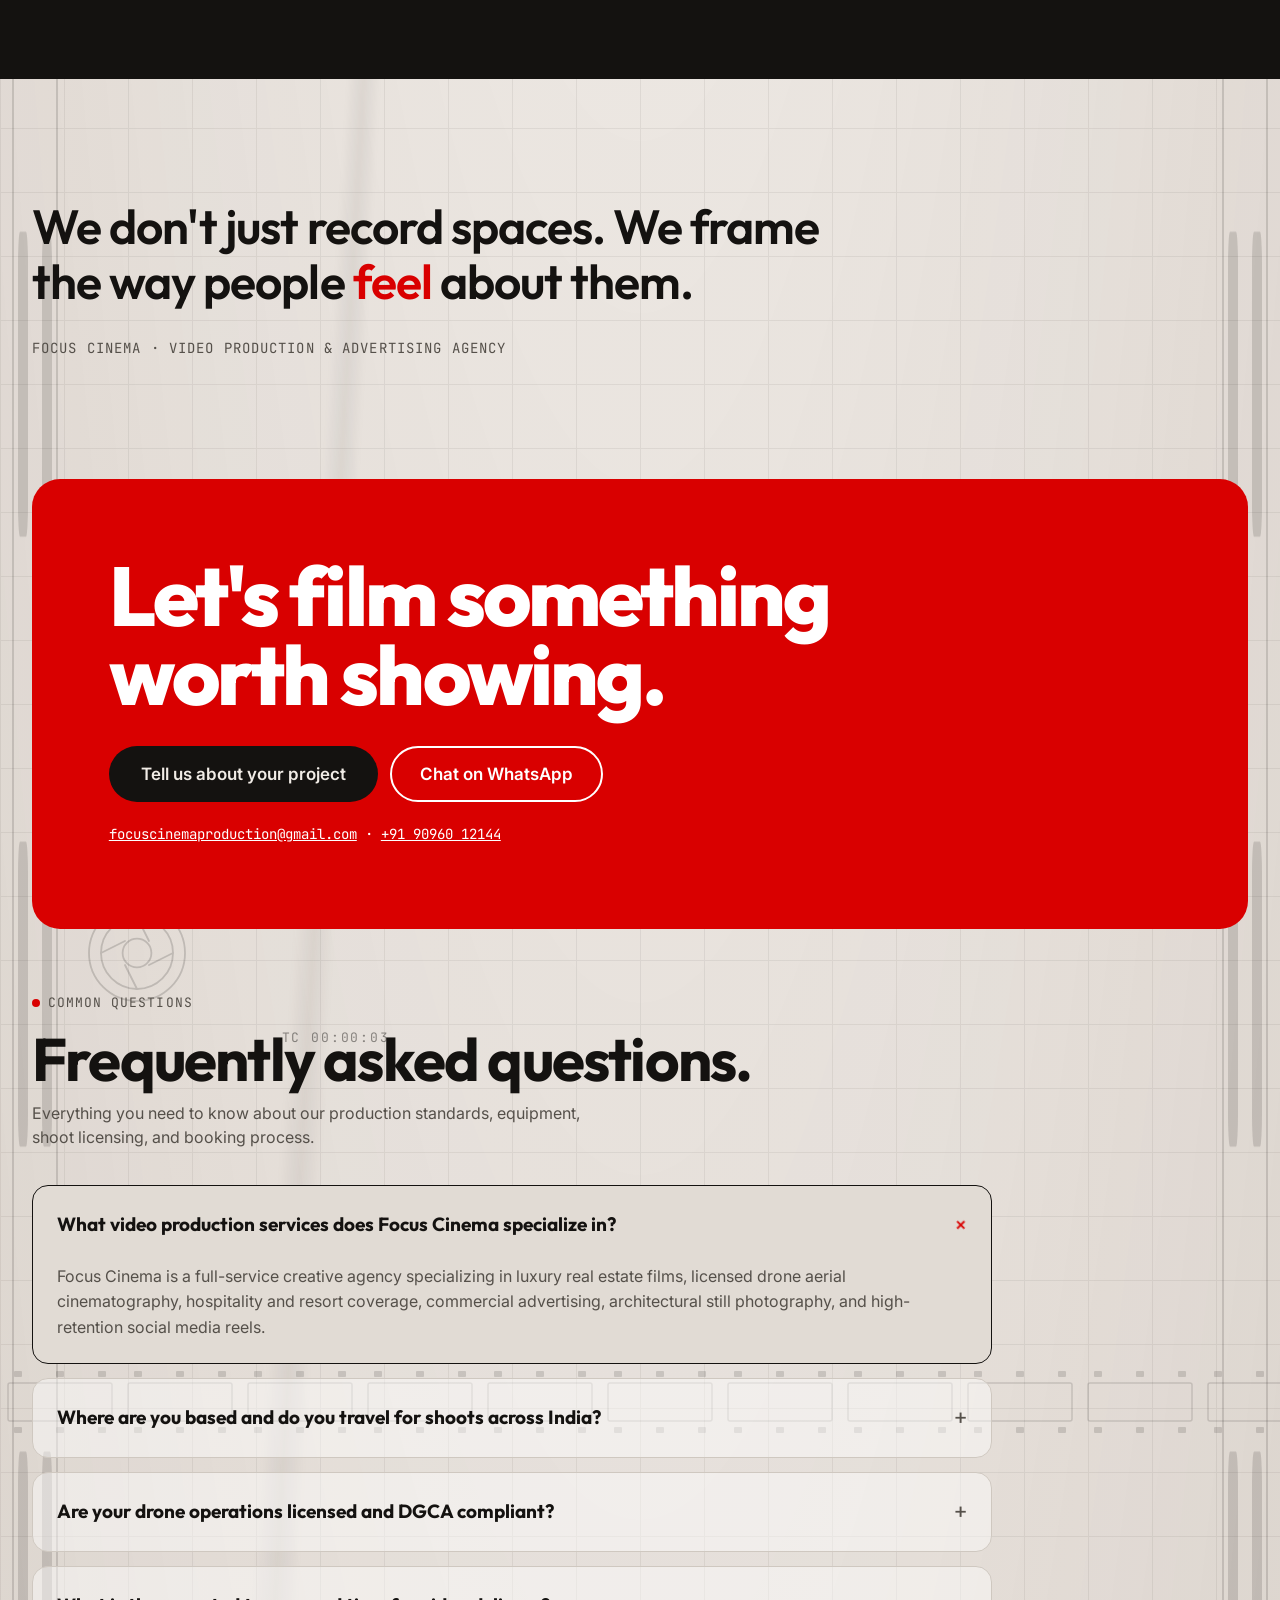
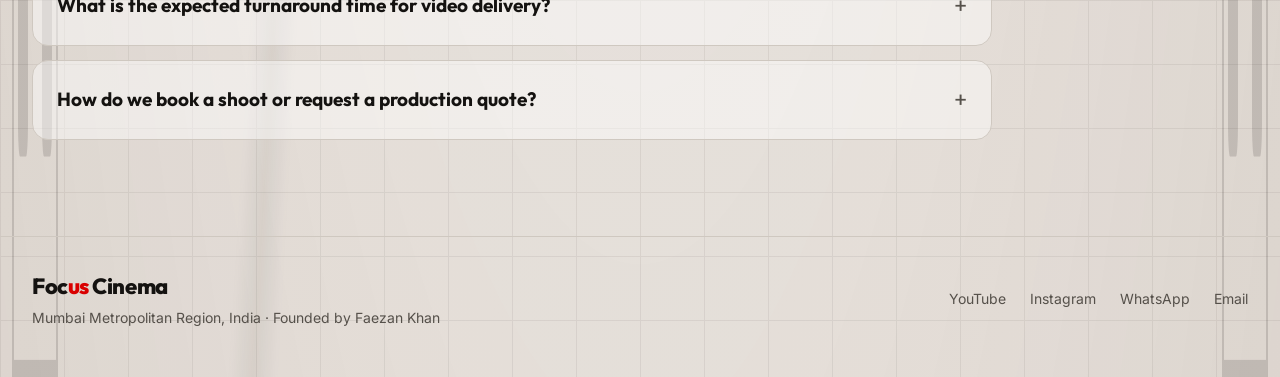
==== commit a674bcf4: "Revert "Integrate complete categorized client portfolio: 8 cinematic films with 4K theater player + " ====
--- a/index.html
+++ b/index.html
@@ -579,368 +579,138 @@
           </div>
         </section>
 
-        <!-- PORTFOLIO / COMPREHENSIVE CLIENT SHOWCASE -->
+        <!-- PORTFOLIO / SELECTED WORK WITH FILTER & MODAL -->
         <section id="portfolio" class="work-section container">
           <div class="work-header">
             <div>
               <div class="section-kicker">
-                <span class="kicker-dot"></span>Focus Cinema Portfolio
-              </div>
-              <h2 class="section-heading">The full portfolio.</h2>
-              <p class="portfolio-subheading">Aerial, luxury hotel, architecture and social media reel productions, shot and graded for leading brands across India.</p>
+                <span class="kicker-dot"></span>Featured Films &amp; Projects
+              </div>
+              <h2 class="section-heading">Portfolio</h2>
             </div>
 
             <!-- Filter Chips -->
             <div class="filter-bar" role="tablist" aria-label="Filter portfolio projects">
-              <button type="button" class="filter-btn active" data-filter="all" role="tab" aria-selected="true">All Projects</button>
+              <button type="button" class="filter-btn active" data-filter="all" role="tab" aria-selected="true">All Films</button>
               <button type="button" class="filter-btn" data-filter="real-estate" role="tab" aria-selected="false">Real Estate</button>
-              <button type="button" class="filter-btn" data-filter="hospitality" role="tab" aria-selected="false">Hotels &amp; Hospitality</button>
               <button type="button" class="filter-btn" data-filter="drone" role="tab" aria-selected="false">Drone &amp; Aerial</button>
-              <button type="button" class="filter-btn" data-filter="reels" role="tab" aria-selected="false">Vertical Reels (9:16)</button>
-            </div>
-          </div>
-
-          <!-- GROUP 1: CINEMATIC FILMS & DRONE PRODUCTIONS -->
-          <div class="portfolio-group" data-group="films">
-            <div class="portfolio-group-head">
-              <h3 class="portfolio-group-title">Cinematic Films &amp; Aerial Shoots</h3>
-              <span class="portfolio-group-desc">4K UHD · Bespoke Color Grade &amp; Master Sound</span>
-            </div>
-
-            <div class="work-grid">
-              <!-- PROJECT 1: Grand Mercure GIFT City -->
-              <article class="work-card" data-category="hospitality drone" data-video="showreel">
-                <div class="work-thumb thumb-hospitality">
-                  <span class="work-quality-tag">4K HDR</span>
-                  <span class="work-play-bubble" aria-label="Play Grand Mercure GIFT City Film">
-                    <svg width="24" height="24" viewBox="0 0 24 24" fill="#FFFFFF" aria-hidden="true">
-                      <path d="M8 5v14l11-7z"></path>
-                    </svg>
-                  </span>
-                  <a href="https://youtu.be/C2CJpW53Ucw" target="_blank" rel="noopener noreferrer" class="work-yt-badge no-modal">
-                    <svg width="18" height="13" viewBox="0 0 20 14" aria-hidden="true">
-                      <rect width="20" height="14" rx="4" fill="#FFFFFF"></rect>
-                      <path d="M8 4l5 3-5 3z" fill="#D90000"></path>
-                    </svg>
-                    Watch on YouTube
-                  </a>
+              <button type="button" class="filter-btn" data-filter="hospitality" role="tab" aria-selected="false">Hospitality</button>
+              <button type="button" class="filter-btn" data-filter="tourism" role="tab" aria-selected="false">Tourism &amp; Brand</button>
+            </div>
+          </div>
+
+          <div class="work-grid">
+            <!-- PROJECT 1: Real Estate Walkthrough -->
+            <article class="work-card" data-category="real-estate drone" data-video="realestate">
+              <div class="work-thumb thumb-realestate">
+                <span class="work-quality-tag">4K HDR</span>
+                <span class="work-play-bubble" aria-label="Play Real Estate Drone Walkthrough">
+                  <svg width="24" height="24" viewBox="0 0 24 24" fill="#FFFFFF" aria-hidden="true">
+                    <path d="M8 5v14l11-7z"></path>
+                  </svg>
+                </span>
+                
+                <a href="https://youtu.be/7DN4Z1Aokmc" target="_blank" rel="noopener noreferrer" class="work-yt-badge no-modal">
+                  <svg width="18" height="13" viewBox="0 0 20 14" aria-hidden="true">
+                    <rect width="20" height="14" rx="4" fill="#FFFFFF"></rect>
+                    <path d="M8 4l5 3-5 3z" fill="#D90000"></path>
+                  </svg>
+                  Watch on YouTube
+                </a>
+              </div>
+
+              <div class="work-meta">
+                <div>
+                  <h3 class="work-title">Real Estate Drone Walk-through</h3>
+                  <p class="work-snippet">Luxury high-rise residential architecture with dusk cinematography and rooftop pool framing.</p>
                 </div>
-                <div class="work-meta">
-                  <div>
-                    <h3 class="work-title">Grand Mercure, GIFT City</h3>
-                    <p class="work-snippet">5-star luxury hotel architecture, banquet suites, and fine dining commercial film in Gujarat.</p>
-                  </div>
-                  <span class="work-cat">Hotel &amp; Hospitality</span>
+                <span class="work-cat">Real Estate</span>
+              </div>
+            </article>
+
+            <!-- PROJECT 2: Grand Mercure Commercial -->
+            <article class="work-card" data-category="hospitality drone" data-video="showreel">
+              <div class="work-thumb thumb-hospitality">
+                <span class="work-quality-tag">4K HDR</span>
+                <span class="work-play-bubble" aria-label="Play Grand Mercure GIFT City Film">
+                  <svg width="24" height="24" viewBox="0 0 24 24" fill="#FFFFFF" aria-hidden="true">
+                    <path d="M8 5v14l11-7z"></path>
+                  </svg>
+                </span>
+
+                <a href="https://youtu.be/C2CJpW53Ucw" target="_blank" rel="noopener noreferrer" class="work-yt-badge no-modal">
+                  <svg width="18" height="13" viewBox="0 0 20 14" aria-hidden="true">
+                    <rect width="20" height="14" rx="4" fill="#FFFFFF"></rect>
+                    <path d="M8 4l5 3-5 3z" fill="#D90000"></path>
+                  </svg>
+                  Watch on YouTube
+                </a>
+              </div>
+
+              <div class="work-meta">
+                <div>
+                  <h3 class="work-title">Grand Mercure GIFT City</h3>
+                  <p class="work-snippet">5-star luxury hotel architecture, banquet suites, and fine dining commercial film.</p>
                 </div>
-              </article>
-
-              <!-- PROJECT 2: Real Estate Walkthrough -->
-              <article class="work-card" data-category="real-estate drone" data-video="realestate">
-                <div class="work-thumb thumb-realestate">
-                  <span class="work-quality-tag">4K HDR</span>
-                  <span class="work-play-bubble" aria-label="Play Real Estate Drone Walkthrough">
-                    <svg width="24" height="24" viewBox="0 0 24 24" fill="#FFFFFF" aria-hidden="true">
-                      <path d="M8 5v14l11-7z"></path>
-                    </svg>
-                  </span>
-                  <a href="https://youtu.be/7DN4Z1Aokmc" target="_blank" rel="noopener noreferrer" class="work-yt-badge no-modal">
-                    <svg width="18" height="13" viewBox="0 0 20 14" aria-hidden="true">
-                      <rect width="20" height="14" rx="4" fill="#FFFFFF"></rect>
-                      <path d="M8 4l5 3-5 3z" fill="#D90000"></path>
-                    </svg>
-                    Watch on YouTube
-                  </a>
+                <span class="work-cat">Hospitality</span>
+              </div>
+            </article>
+
+            <!-- PROJECT 3: Udaipur -->
+            <article class="work-card" data-category="drone tourism" data-video="udaipur">
+              <div class="work-thumb thumb-udaipur">
+                <span class="work-quality-tag">4K HDR</span>
+                <span class="work-play-bubble" aria-label="Play Udaipur Drone Shoot">
+                  <svg width="24" height="24" viewBox="0 0 24 24" fill="#FFFFFF" aria-hidden="true">
+                    <path d="M8 5v14l11-7z"></path>
+                  </svg>
+                </span>
+
+                <a href="https://youtu.be/NiT_kLc16_U" target="_blank" rel="noopener noreferrer" class="work-yt-badge no-modal">
+                  <svg width="18" height="13" viewBox="0 0 20 14" aria-hidden="true">
+                    <rect width="20" height="14" rx="4" fill="#FFFFFF"></rect>
+                    <path d="M8 4l5 3-5 3z" fill="#D90000"></path>
+                  </svg>
+                  Watch on YouTube
+                </a>
+              </div>
+
+              <div class="work-meta">
+                <div>
+                  <h3 class="work-title">The City of Lakes — Udaipur</h3>
+                  <p class="work-snippet">Royal heritage aerial cinematography of Udaipur palaces over Lake Pichola at golden hour.</p>
                 </div>
-                <div class="work-meta">
-                  <div>
-                    <h3 class="work-title">Real Estate Drone Walk-through</h3>
-                    <p class="work-snippet">Luxury high-rise residential architecture with dusk cinematography and rooftop pool framing.</p>
-                  </div>
-                  <span class="work-cat">Real Estate</span>
+                <span class="work-cat">Tourism</span>
+              </div>
+            </article>
+
+            <!-- PROJECT 4: Lucknow -->
+            <article class="work-card" data-category="real-estate drone" data-video="lucknow">
+              <div class="work-thumb thumb-lucknow">
+                <span class="work-quality-tag">4K HDR</span>
+                <span class="work-play-bubble" aria-label="Play Lucknow Land Shoot">
+                  <svg width="24" height="24" viewBox="0 0 24 24" fill="#FFFFFF" aria-hidden="true">
+                    <path d="M8 5v14l11-7z"></path>
+                  </svg>
+                </span>
+
+                <a href="https://youtu.be/q498bW1mNeU" target="_blank" rel="noopener noreferrer" class="work-yt-badge no-modal">
+                  <svg width="18" height="13" viewBox="0 0 20 14" aria-hidden="true">
+                    <rect width="20" height="14" rx="4" fill="#FFFFFF"></rect>
+                    <path d="M8 4l5 3-5 3z" fill="#D90000"></path>
+                  </svg>
+                  Watch on YouTube
+                </a>
+              </div>
+
+              <div class="work-meta">
+                <div>
+                  <h3 class="work-title">Real Estate Land Shoot in Lucknow</h3>
+                  <p class="work-snippet">Precision perimeter drone mapping for large-scale development acreage with city horizon views.</p>
                 </div>
-              </article>
-
-              <!-- PROJECT 3: Novotel Ahmedabad -->
-              <article class="work-card" data-category="hospitality" data-video="novotel">
-                <div class="work-thumb thumb-novotel">
-                  <span class="work-quality-tag">4K HDR</span>
-                  <span class="work-play-bubble" aria-label="Play Novotel Ahmedabad Film">
-                    <svg width="24" height="24" viewBox="0 0 24 24" fill="#FFFFFF" aria-hidden="true">
-                      <path d="M8 5v14l11-7z"></path>
-                    </svg>
-                  </span>
-                  <a href="https://youtu.be/VKlBivu3vtQ" target="_blank" rel="noopener noreferrer" class="work-yt-badge no-modal">
-                    <svg width="18" height="13" viewBox="0 0 20 14" aria-hidden="true">
-                      <rect width="20" height="14" rx="4" fill="#FFFFFF"></rect>
-                      <path d="M8 4l5 3-5 3z" fill="#D90000"></path>
-                    </svg>
-                    Watch on YouTube
-                  </a>
-                </div>
-                <div class="work-meta">
-                  <div>
-                    <h3 class="work-title">Novotel Ahmedabad</h3>
-                    <p class="work-snippet">International brand hotel guest rooms, event spaces, and modern culinary experience.</p>
-                  </div>
-                  <span class="work-cat">Hotel</span>
-                </div>
-              </article>
-
-              <!-- PROJECT 4: Himalayan Luxury, Manali -->
-              <article class="work-card" data-category="hospitality drone" data-video="manali">
-                <div class="work-thumb thumb-manali">
-                  <span class="work-quality-tag">4K HDR</span>
-                  <span class="work-play-bubble" aria-label="Play Himalayan Luxury Manali Film">
-                    <svg width="24" height="24" viewBox="0 0 24 24" fill="#FFFFFF" aria-hidden="true">
-                      <path d="M8 5v14l11-7z"></path>
-                    </svg>
-                  </span>
-                  <a href="https://youtu.be/C51DS185BTU" target="_blank" rel="noopener noreferrer" class="work-yt-badge no-modal">
-                    <svg width="18" height="13" viewBox="0 0 20 14" aria-hidden="true">
-                      <rect width="20" height="14" rx="4" fill="#FFFFFF"></rect>
-                      <path d="M8 4l5 3-5 3z" fill="#D90000"></path>
-                    </svg>
-                    Watch on YouTube
-                  </a>
-                </div>
-                <div class="work-meta">
-                  <div>
-                    <h3 class="work-title">Himalayan Luxury, Manali</h3>
-                    <p class="work-snippet">Mountain resort coverage with dramatic Himalayan peak vistas and high-altitude drone flights.</p>
-                  </div>
-                  <span class="work-cat">Resort &amp; Drone</span>
-                </div>
-              </article>
-
-              <!-- PROJECT 5: Udaipur -->
-              <article class="work-card" data-category="hospitality drone" data-video="udaipur">
-                <div class="work-thumb thumb-udaipur">
-                  <span class="work-quality-tag">4K HDR</span>
-                  <span class="work-play-bubble" aria-label="Play Udaipur Drone Shoot">
-                    <svg width="24" height="24" viewBox="0 0 24 24" fill="#FFFFFF" aria-hidden="true">
-                      <path d="M8 5v14l11-7z"></path>
-                    </svg>
-                  </span>
-                  <a href="https://youtu.be/NiT_kLc16_U" target="_blank" rel="noopener noreferrer" class="work-yt-badge no-modal">
-                    <svg width="18" height="13" viewBox="0 0 20 14" aria-hidden="true">
-                      <rect width="20" height="14" rx="4" fill="#FFFFFF"></rect>
-                      <path d="M8 4l5 3-5 3z" fill="#D90000"></path>
-                    </svg>
-                    Watch on YouTube
-                  </a>
-                </div>
-                <div class="work-meta">
-                  <div>
-                    <h3 class="work-title">The City of Lakes — Udaipur</h3>
-                    <p class="work-snippet">Royal heritage aerial cinematography of Udaipur palaces over Lake Pichola at golden hour.</p>
-                  </div>
-                  <span class="work-cat">Tourism &amp; Drone</span>
-                </div>
-              </article>
-
-              <!-- PROJECT 6: Lucknow -->
-              <article class="work-card" data-category="real-estate drone" data-video="lucknow">
-                <div class="work-thumb thumb-lucknow">
-                  <span class="work-quality-tag">4K HDR</span>
-                  <span class="work-play-bubble" aria-label="Play Lucknow Land Shoot">
-                    <svg width="24" height="24" viewBox="0 0 24 24" fill="#FFFFFF" aria-hidden="true">
-                      <path d="M8 5v14l11-7z"></path>
-                    </svg>
-                  </span>
-                  <a href="https://youtu.be/q498bW1mNeU" target="_blank" rel="noopener noreferrer" class="work-yt-badge no-modal">
-                    <svg width="18" height="13" viewBox="0 0 20 14" aria-hidden="true">
-                      <rect width="20" height="14" rx="4" fill="#FFFFFF"></rect>
-                      <path d="M8 4l5 3-5 3z" fill="#D90000"></path>
-                    </svg>
-                    Watch on YouTube
-                  </a>
-                </div>
-                <div class="work-meta">
-                  <div>
-                    <h3 class="work-title">Real Estate Land Shoot in Lucknow</h3>
-                    <p class="work-snippet">Precision perimeter drone mapping for large-scale development acreage with city horizon views.</p>
-                  </div>
-                  <span class="work-cat">Real Estate</span>
-                </div>
-              </article>
-
-              <!-- PROJECT 7: Palghar Drone Tour -->
-              <article class="work-card" data-category="drone real-estate" data-video="palghar">
-                <div class="work-thumb thumb-palghar">
-                  <span class="work-quality-tag">4K HDR</span>
-                  <span class="work-play-bubble" aria-label="Play Palghar Drone Tour">
-                    <svg width="24" height="24" viewBox="0 0 24 24" fill="#FFFFFF" aria-hidden="true">
-                      <path d="M8 5v14l11-7z"></path>
-                    </svg>
-                  </span>
-                  <a href="https://youtu.be/376QBMp52XY" target="_blank" rel="noopener noreferrer" class="work-yt-badge no-modal">
-                    <svg width="18" height="13" viewBox="0 0 20 14" aria-hidden="true">
-                      <rect width="20" height="14" rx="4" fill="#FFFFFF"></rect>
-                      <path d="M8 4l5 3-5 3z" fill="#D90000"></path>
-                    </svg>
-                    Watch on YouTube
-                  </a>
-                </div>
-                <div class="work-meta">
-                  <div>
-                    <h3 class="work-title">Palghar Drone Tour</h3>
-                    <p class="work-snippet">Scenic coastal landscape and plot overview cinematography captured with licensed drone sensors.</p>
-                  </div>
-                  <span class="work-cat">Drone &amp; Aerial</span>
-                </div>
-              </article>
-
-              <!-- PROJECT 8: Fairfield by Marriott Vadodara -->
-              <article class="work-card" data-category="hospitality real-estate" data-video="marriott">
-                <div class="work-thumb thumb-marriott">
-                  <span class="work-quality-tag">4K HDR</span>
-                  <span class="work-play-bubble" aria-label="Play Marriott Vadodara Walk-through">
-                    <svg width="24" height="24" viewBox="0 0 24 24" fill="#FFFFFF" aria-hidden="true">
-                      <path d="M8 5v14l11-7z"></path>
-                    </svg>
-                  </span>
-                  <a href="https://youtu.be/ygqOHFK4-OU" target="_blank" rel="noopener noreferrer" class="work-yt-badge no-modal">
-                    <svg width="18" height="13" viewBox="0 0 20 14" aria-hidden="true">
-                      <rect width="20" height="14" rx="4" fill="#FFFFFF"></rect>
-                      <path d="M8 4l5 3-5 3z" fill="#D90000"></path>
-                    </svg>
-                    Watch on YouTube
-                  </a>
-                </div>
-                <div class="work-meta">
-                  <div>
-                    <h3 class="work-title">Fairfield by Marriott Vadodara</h3>
-                    <p class="work-snippet">Contemporary hospitality walkthrough framing guest suites, ambient lighting, and executive dining.</p>
-                  </div>
-                  <span class="work-cat">Walk-through</span>
-                </div>
-              </article>
-            </div>
-          </div>
-
-          <!-- GROUP 2: VERTICAL REELS & SOCIAL ADS -->
-          <div class="portfolio-group" data-group="reels">
-            <div class="portfolio-group-head">
-              <h3 class="portfolio-group-title">Vertical Reels &amp; Social Adverts</h3>
-              <span class="portfolio-group-desc">9:16 Vertical · High Retention Hook · Social Media Ads</span>
-            </div>
-
-            <div class="work-reels-grid">
-              <!-- REEL 1 -->
-              <article class="work-card work-card--vert" data-category="reels real-estate">
-                <div class="work-thumb work-thumb--vert thumb-reel-re1">
-                  <div class="phone-notch" aria-hidden="true"></div>
-                  <span class="work-quality-tag work-quality-tag--reel">9:16 REEL</span>
-                  <a href="https://www.instagram.com/reel/DdeuxaaxDlZ/" target="_blank" rel="noopener noreferrer" class="work-ig-badge no-modal">
-                    <svg width="14" height="14" viewBox="0 0 24 24" fill="none" stroke="#FFFFFF" stroke-width="2" aria-hidden="true">
-                      <rect x="3" y="3" width="18" height="18" rx="5"></rect>
-                      <circle cx="12" cy="12" r="4"></circle>
-                      <circle cx="17.2" cy="6.8" r="1" fill="#FFFFFF" stroke="none"></circle>
-                    </svg>
-                    Watch on Instagram
-                  </a>
-                </div>
-                <div class="work-meta">
-                  <div>
-                    <h3 class="work-title">Real Estate Luxury Ad — 01</h3>
-                    <p class="work-snippet">High-impact property teaser reel.</p>
-                  </div>
-                  <span class="work-cat">Reel</span>
-                </div>
-              </article>
-
-              <!-- REEL 2 -->
-              <article class="work-card work-card--vert" data-category="reels real-estate">
-                <div class="work-thumb work-thumb--vert thumb-reel-re2">
-                  <div class="phone-notch" aria-hidden="true"></div>
-                  <span class="work-quality-tag work-quality-tag--reel">9:16 REEL</span>
-                  <a href="https://www.instagram.com/reel/DWn22ahiNAd/" target="_blank" rel="noopener noreferrer" class="work-ig-badge no-modal">
-                    <svg width="14" height="14" viewBox="0 0 24 24" fill="none" stroke="#FFFFFF" stroke-width="2" aria-hidden="true">
-                      <rect x="3" y="3" width="18" height="18" rx="5"></rect>
-                      <circle cx="12" cy="12" r="4"></circle>
-                      <circle cx="17.2" cy="6.8" r="1" fill="#FFFFFF" stroke="none"></circle>
-                    </svg>
-                    Watch on Instagram
-                  </a>
-                </div>
-                <div class="work-meta">
-                  <div>
-                    <h3 class="work-title">Real Estate High-Rise — 02</h3>
-                    <p class="work-snippet">Speed-ramped luxury architecture.</p>
-                  </div>
-                  <span class="work-cat">Reel</span>
-                </div>
-              </article>
-
-              <!-- REEL 3 -->
-              <article class="work-card work-card--vert" data-category="reels real-estate">
-                <div class="work-thumb work-thumb--vert thumb-reel-re3">
-                  <div class="phone-notch" aria-hidden="true"></div>
-                  <span class="work-quality-tag work-quality-tag--reel">9:16 REEL</span>
-                  <a href="https://www.instagram.com/reel/DV_3yMPCHn5/" target="_blank" rel="noopener noreferrer" class="work-ig-badge no-modal">
-                    <svg width="14" height="14" viewBox="0 0 24 24" fill="none" stroke="#FFFFFF" stroke-width="2" aria-hidden="true">
-                      <rect x="3" y="3" width="18" height="18" rx="5"></rect>
-                      <circle cx="12" cy="12" r="4"></circle>
-                      <circle cx="17.2" cy="6.8" r="1" fill="#FFFFFF" stroke="none"></circle>
-                    </svg>
-                    Watch on Instagram
-                  </a>
-                </div>
-                <div class="work-meta">
-                  <div>
-                    <h3 class="work-title">Real Estate Showcase — 03</h3>
-                    <p class="work-snippet">Interior pacing &amp; detail framing.</p>
-                  </div>
-                  <span class="work-cat">Reel</span>
-                </div>
-              </article>
-
-              <!-- REEL 4 -->
-              <article class="work-card work-card--vert" data-category="reels hospitality">
-                <div class="work-thumb work-thumb--vert thumb-reel-spa1">
-                  <div class="phone-notch" aria-hidden="true"></div>
-                  <span class="work-quality-tag work-quality-tag--reel">9:16 REEL</span>
-                  <a href="https://www.instagram.com/reel/DcTsNm2s0ol/" target="_blank" rel="noopener noreferrer" class="work-ig-badge no-modal">
-                    <svg width="14" height="14" viewBox="0 0 24 24" fill="none" stroke="#FFFFFF" stroke-width="2" aria-hidden="true">
-                      <rect x="3" y="3" width="18" height="18" rx="5"></rect>
-                      <circle cx="12" cy="12" r="4"></circle>
-                      <circle cx="17.2" cy="6.8" r="1" fill="#FFFFFF" stroke="none"></circle>
-                    </svg>
-                    Watch on Instagram
-                  </a>
-                </div>
-                <div class="work-meta">
-                  <div>
-                    <h3 class="work-title">Health Mantra Spa Cinematic</h3>
-                    <p class="work-snippet">Ambient wellness aesthetic &amp; calm.</p>
-                  </div>
-                  <span class="work-cat">Spa &amp; Wellness</span>
-                </div>
-              </article>
-
-              <!-- REEL 5 -->
-              <article class="work-card work-card--vert" data-category="reels hospitality">
-                <div class="work-thumb work-thumb--vert thumb-reel-spa2">
-                  <div class="phone-notch" aria-hidden="true"></div>
-                  <span class="work-quality-tag work-quality-tag--reel">9:16 REEL</span>
-                  <a href="https://www.instagram.com/reel/DcTzSmBMqw1/" target="_blank" rel="noopener noreferrer" class="work-ig-badge no-modal">
-                    <svg width="14" height="14" viewBox="0 0 24 24" fill="none" stroke="#FFFFFF" stroke-width="2" aria-hidden="true">
-                      <rect x="3" y="3" width="18" height="18" rx="5"></rect>
-                      <circle cx="12" cy="12" r="4"></circle>
-                      <circle cx="17.2" cy="6.8" r="1" fill="#FFFFFF" stroke="none"></circle>
-                    </svg>
-                    Watch on Instagram
-                  </a>
-                </div>
-                <div class="work-meta">
-                  <div>
-                    <h3 class="work-title">Prakrutik Spa &amp; Wellness</h3>
-                    <p class="work-snippet">Sensory lighting &amp; therapy film.</p>
-                  </div>
-                  <span class="work-cat">Spa &amp; Wellness</span>
-                </div>
-              </article>
-            </div>
+                <span class="work-cat">Real Estate</span>
+              </div>
+            </article>
           </div>
         </section>
 
--- a/styles.css
+++ b/styles.css
@@ -1015,42 +1015,6 @@
   background-image: url('./assets/thumb-lucknow.jpg');
 }
 
-.thumb-palghar {
-  background-image: url('./assets/thumb-palghar.jpg');
-}
-
-.thumb-novotel {
-  background-image: url('./assets/thumb-novotel.jpg');
-}
-
-.thumb-manali {
-  background-image: url('./assets/thumb-manali.jpg');
-}
-
-.thumb-marriott {
-  background-image: url('./assets/thumb-marriott.jpg');
-}
-
-.thumb-reel-re1 {
-  background-image: url('./assets/thumb-reel-realestate1.jpg');
-}
-
-.thumb-reel-re2 {
-  background-image: url('./assets/thumb-reel-realestate2.jpg');
-}
-
-.thumb-reel-re3 {
-  background-image: url('./assets/thumb-reel-realestate3.jpg');
-}
-
-.thumb-reel-spa1 {
-  background-image: url('./assets/thumb-reel-spa1.jpg');
-}
-
-.thumb-reel-spa2 {
-  background-image: url('./assets/thumb-reel-spa2.jpg');
-}
-
 .work-quality-tag {
   position: absolute;
   left: 14px;
@@ -1139,141 +1103,6 @@
   padding: 4px 10px;
   border-radius: 6px;
   letter-spacing: 0.04em;
-}
-
-/* =========================================
-   PORTFOLIO GROUPS & VERTICAL REELS
-   ========================================= */
-.portfolio-subheading {
-  margin: 12px 0 0;
-  max-width: 600px;
-  font-size: 17px;
-  color: var(--muted);
-  line-height: 1.5;
-}
-
-.portfolio-group {
-  margin-top: 48px;
-  transition: opacity 0.25s ease;
-}
-
-.portfolio-group-head {
-  display: flex;
-  flex-wrap: wrap;
-  align-items: baseline;
-  justify-content: space-between;
-  gap: 12px;
-  border-top: 1.5px solid var(--border);
-  padding-top: 24px;
-  margin-bottom: 24px;
-}
-
-.portfolio-group-title {
-  margin: 0;
-  font-family: var(--font-display);
-  font-weight: 700;
-  font-size: clamp(22px, 2.5vw, 28px);
-  color: var(--ink);
-  letter-spacing: -0.01em;
-}
-
-.portfolio-group-desc {
-  font-family: var(--font-mono);
-  font-size: 12px;
-  color: var(--muted);
-  letter-spacing: 0.04em;
-}
-
-.work-reels-grid {
-  display: grid;
-  grid-template-columns: repeat(auto-fill, minmax(200px, 1fr));
-  gap: 28px 20px;
-}
-
-.work-card--vert {
-  display: flex;
-  flex-direction: column;
-}
-
-.work-thumb--vert {
-  position: relative;
-  aspect-ratio: 9 / 16;
-  border: 5px solid var(--ink);
-  border-radius: 26px;
-  background-color: var(--card-bg);
-  background-size: cover;
-  background-position: center;
-  overflow: hidden;
-  box-shadow: 0 16px 36px -12px rgba(20, 18, 16, 0.45);
-  transition: transform 0.25s ease, box-shadow 0.25s ease, border-color 0.25s ease;
-}
-
-.work-card--vert:hover .work-thumb--vert {
-  transform: translateY(-5px);
-  border-color: var(--accent);
-  box-shadow: 0 22px 48px -12px rgba(217, 0, 0, 0.3);
-}
-
-.work-thumb--vert .phone-notch {
-  position: absolute;
-  top: 7px;
-  left: 50%;
-  transform: translateX(-50%);
-  width: 44px;
-  height: 9px;
-  border-radius: 999px;
-  background: var(--ink);
-  z-index: 3;
-}
-
-.work-quality-tag--reel {
-  position: absolute;
-  top: 12px;
-  left: 12px;
-  padding: 3px 8px;
-  border-radius: 6px;
-  background: rgba(20, 18, 16, 0.7);
-  backdrop-filter: blur(8px);
-  color: #FFFFFF;
-  font-family: var(--font-mono);
-  font-size: 10px;
-  font-weight: 700;
-  letter-spacing: 0.05em;
-  z-index: 2;
-}
-
-.work-ig-badge {
-  position: absolute;
-  left: 50%;
-  transform: translateX(-50%);
-  bottom: 14px;
-  display: inline-flex;
-  align-items: center;
-  gap: 6px;
-  padding: 7px 14px;
-  border-radius: 999px;
-  background: rgba(20, 18, 16, 0.88);
-  backdrop-filter: blur(8px);
-  color: #FFFFFF;
-  font-family: var(--font-display);
-  font-size: 11.5px;
-  font-weight: 600;
-  white-space: nowrap;
-  transition: background 0.2s ease, transform 0.2s ease;
-  z-index: 2;
-  text-decoration: none;
-}
-
-.work-card--vert:hover .work-ig-badge {
-  background: var(--accent);
-  transform: translateX(-50%) scale(1.05);
-}
-
-@media (max-width: 640px) {
-  .work-reels-grid {
-    grid-template-columns: repeat(2, 1fr);
-    gap: 16px 12px;
-  }
 }
 
 /* =========================================
